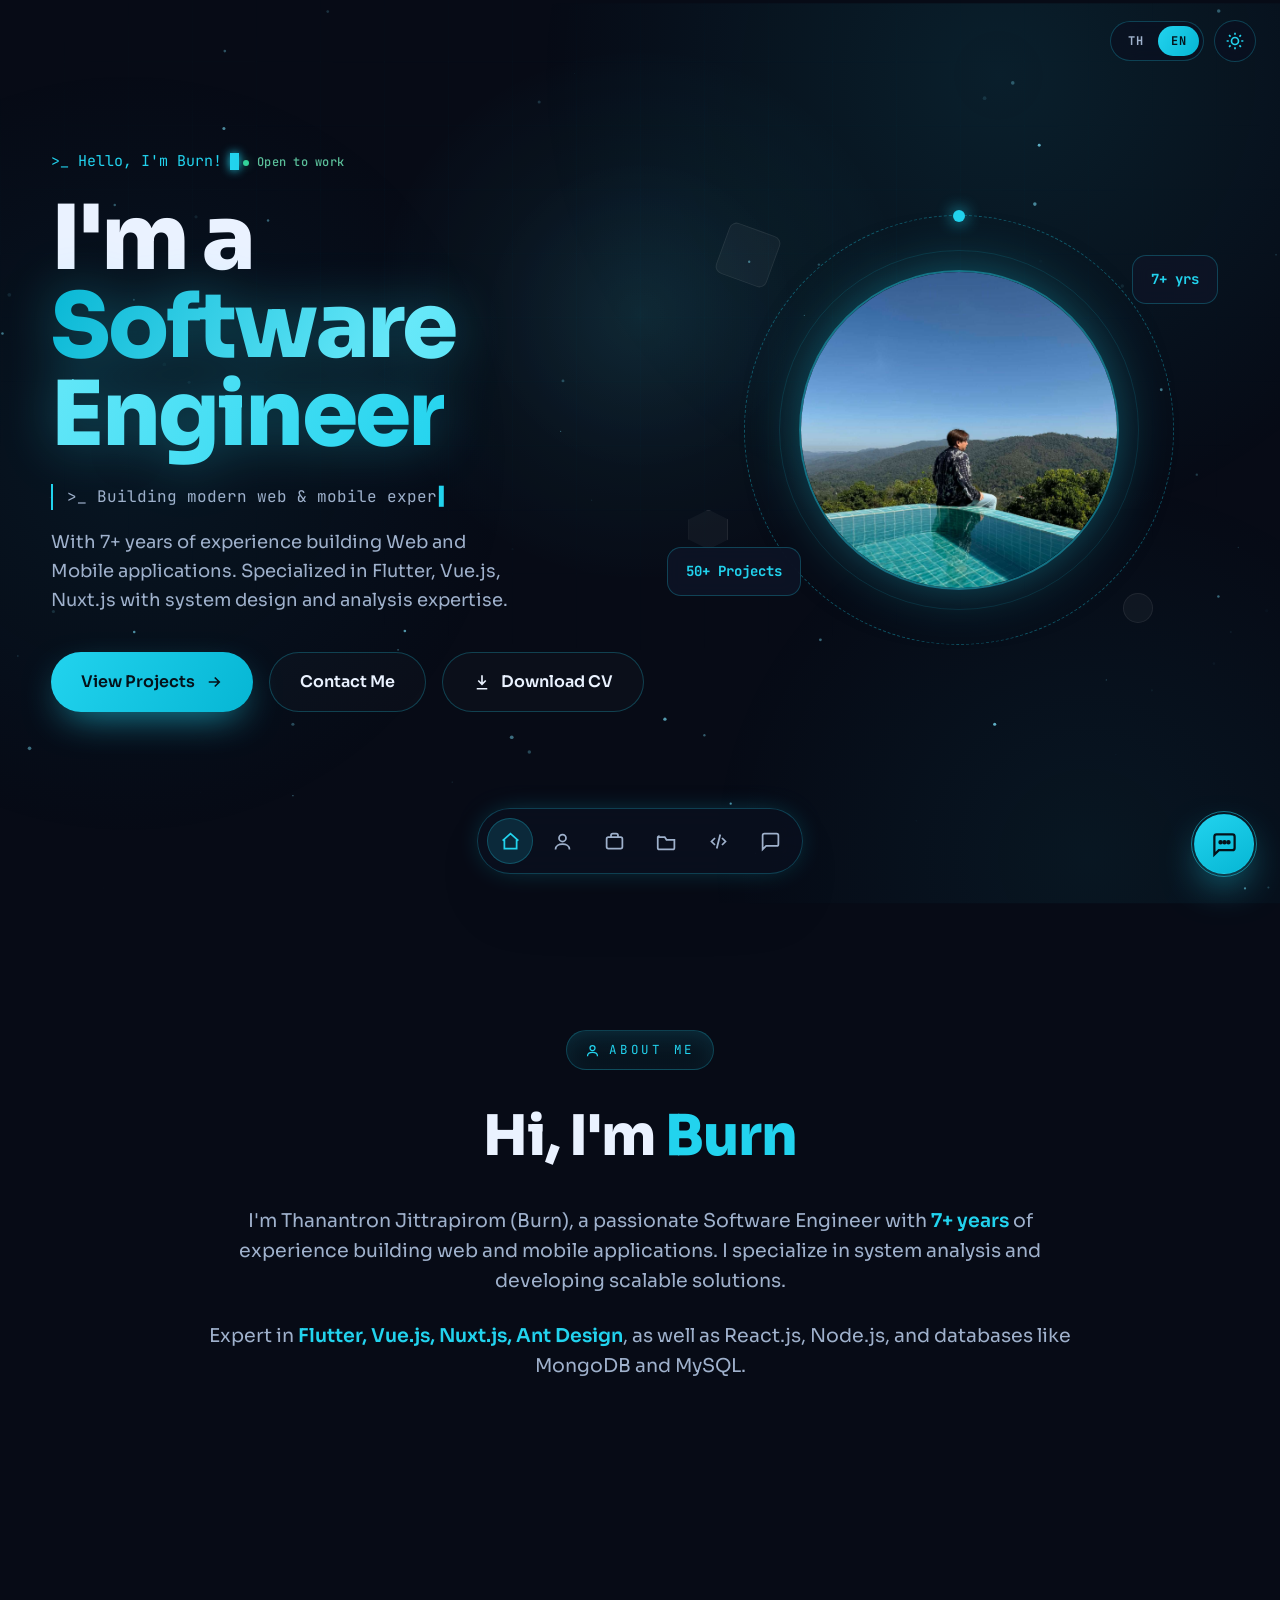
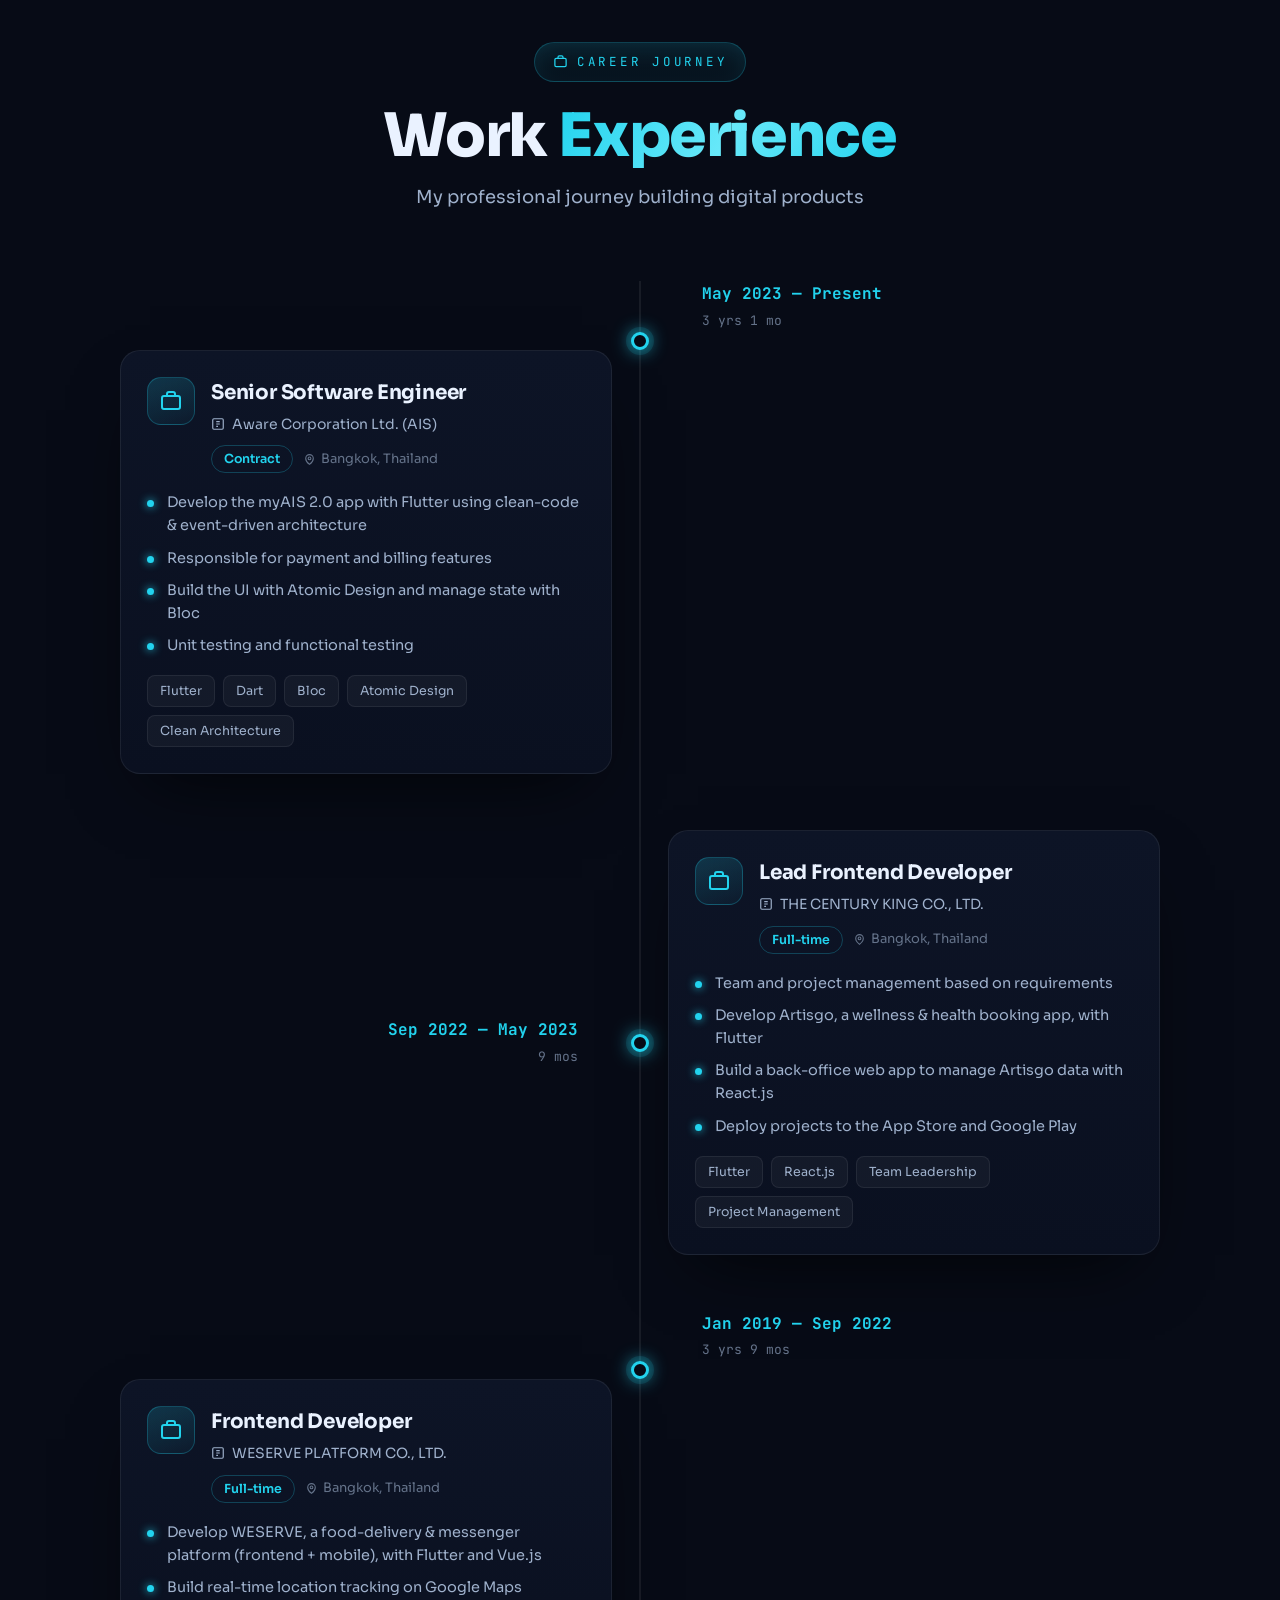
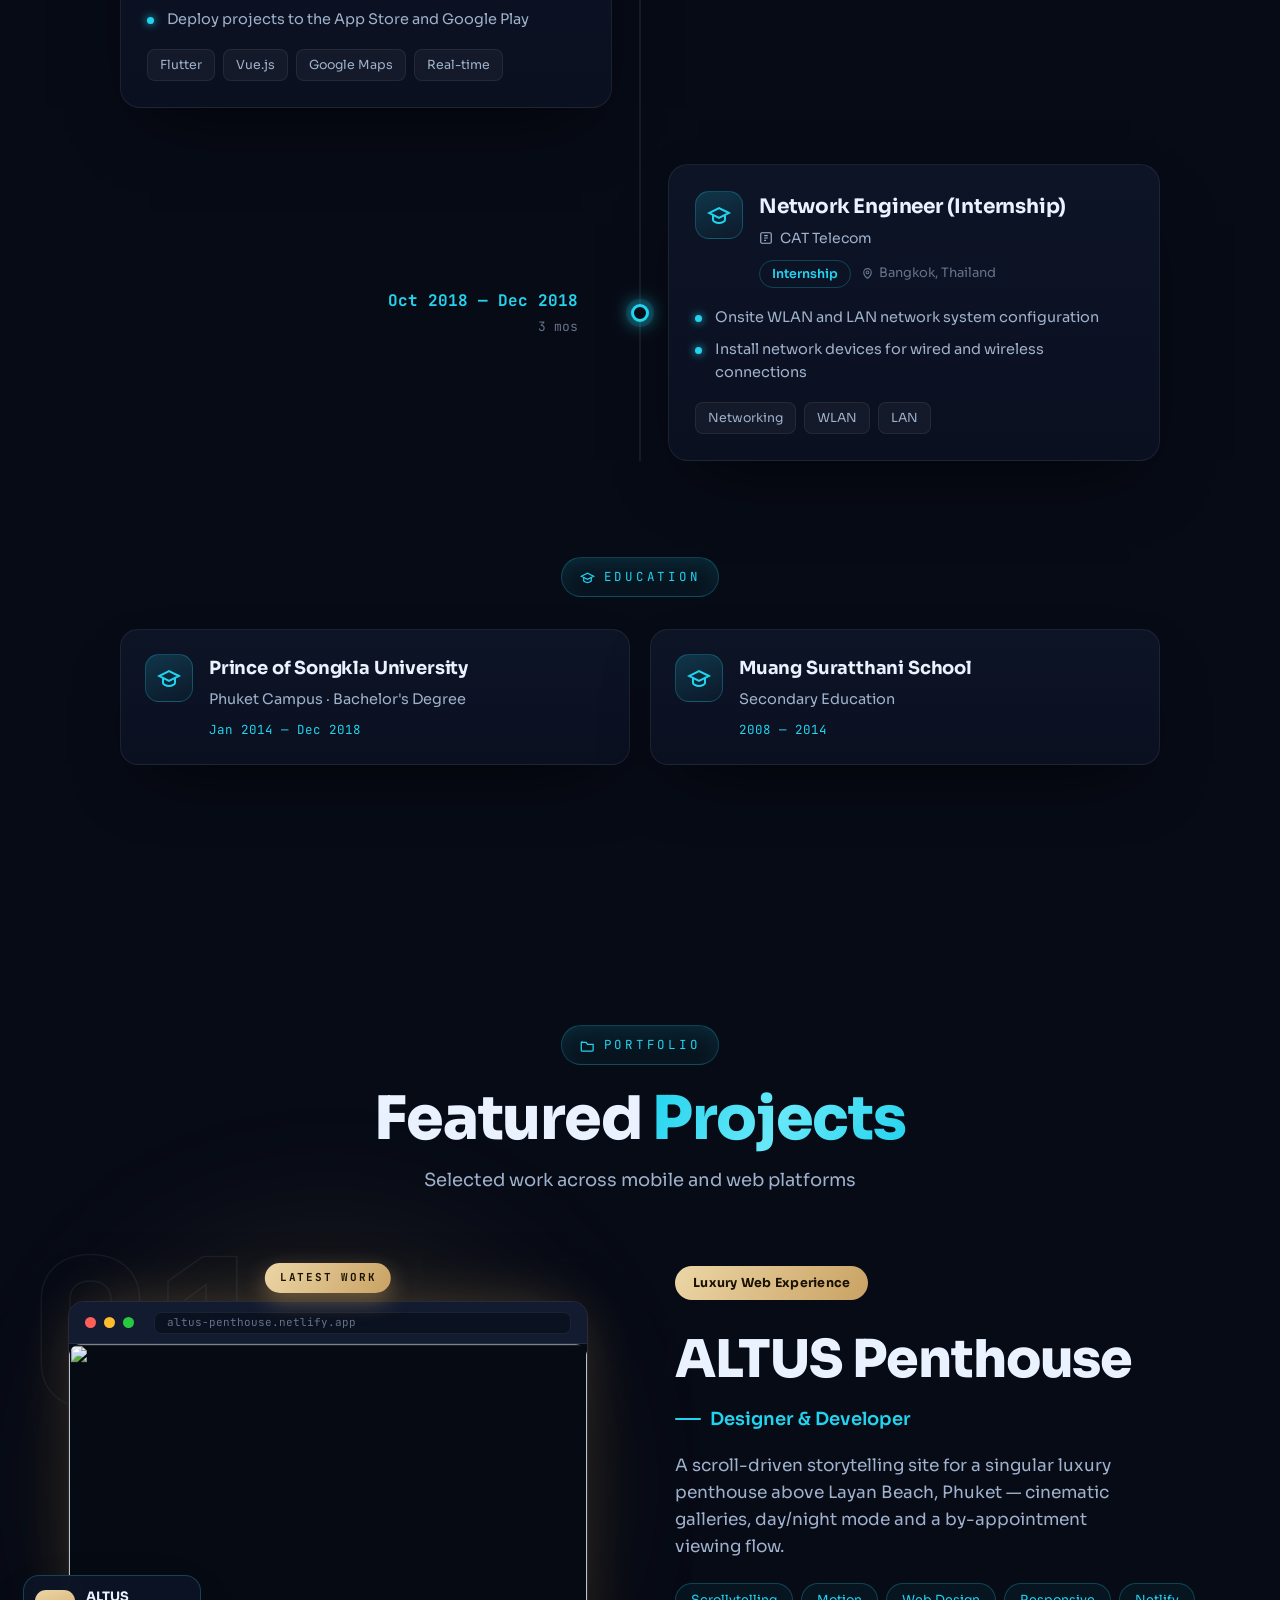
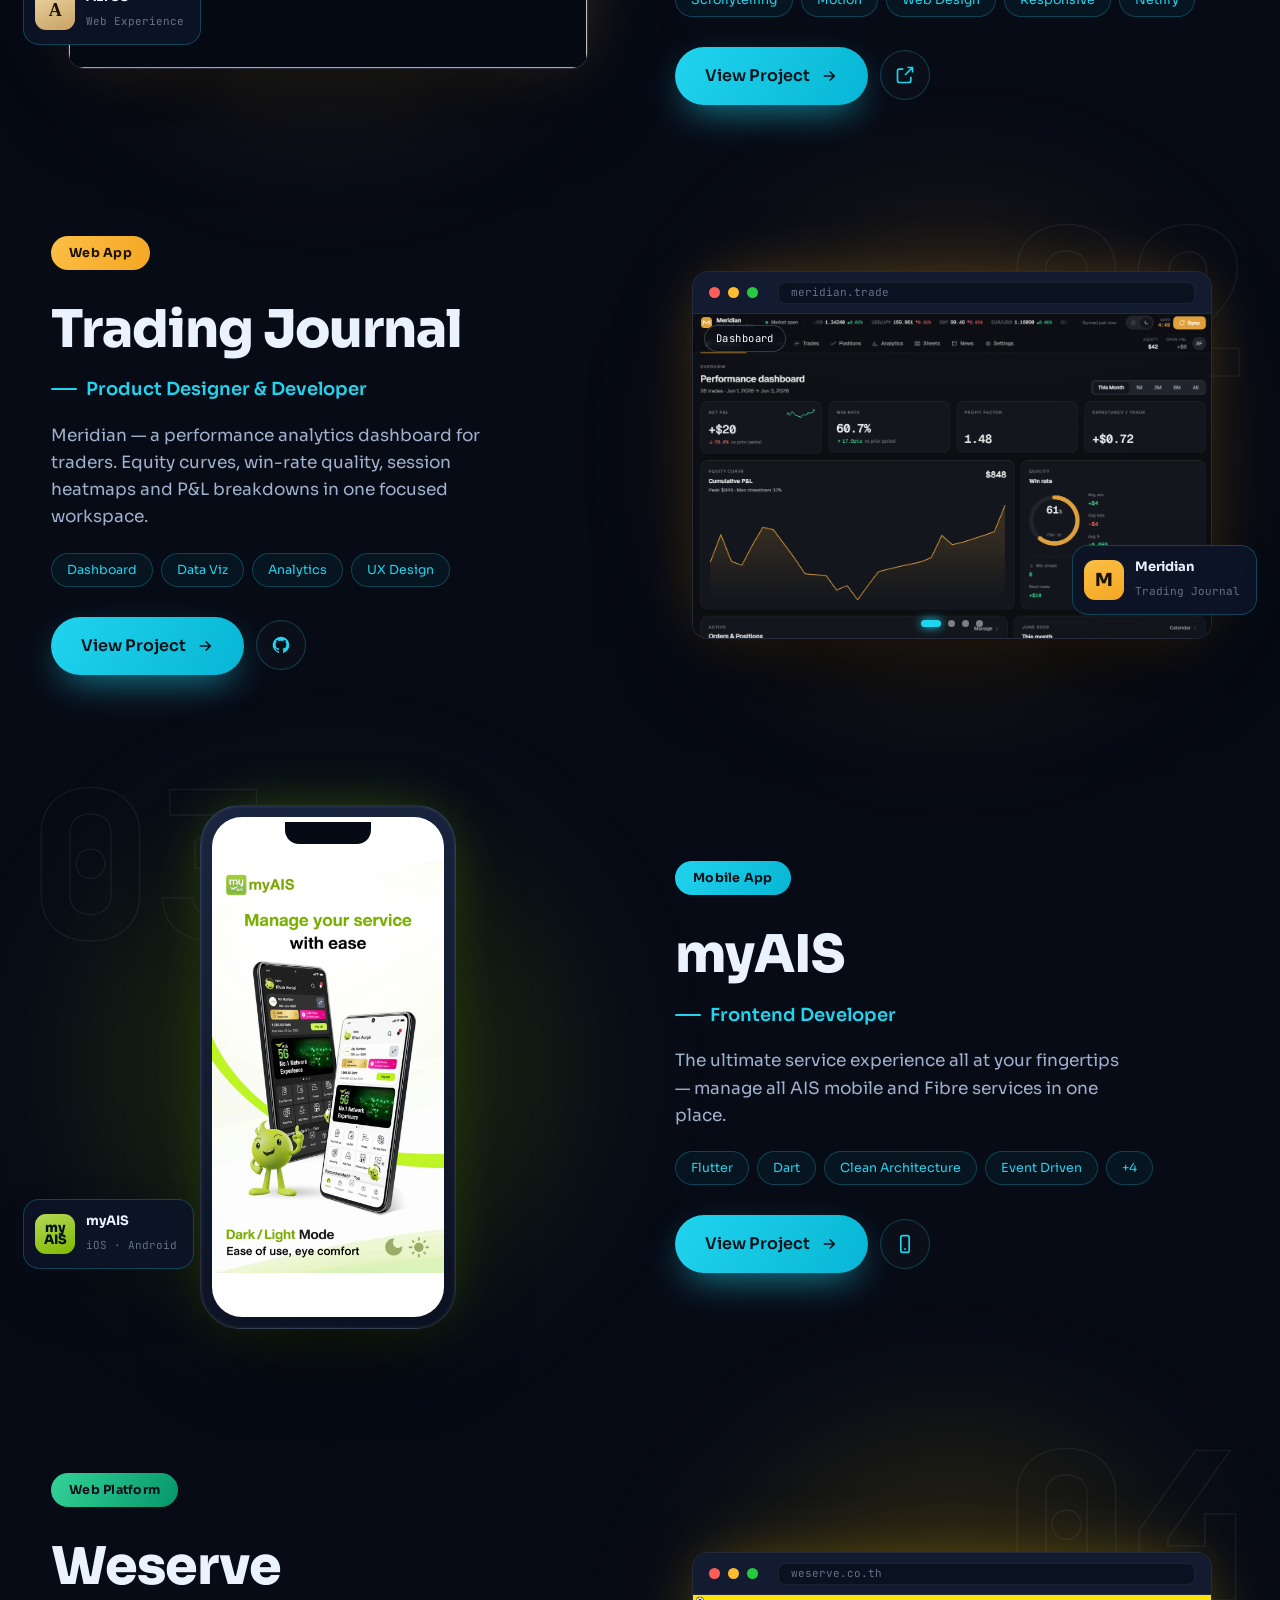
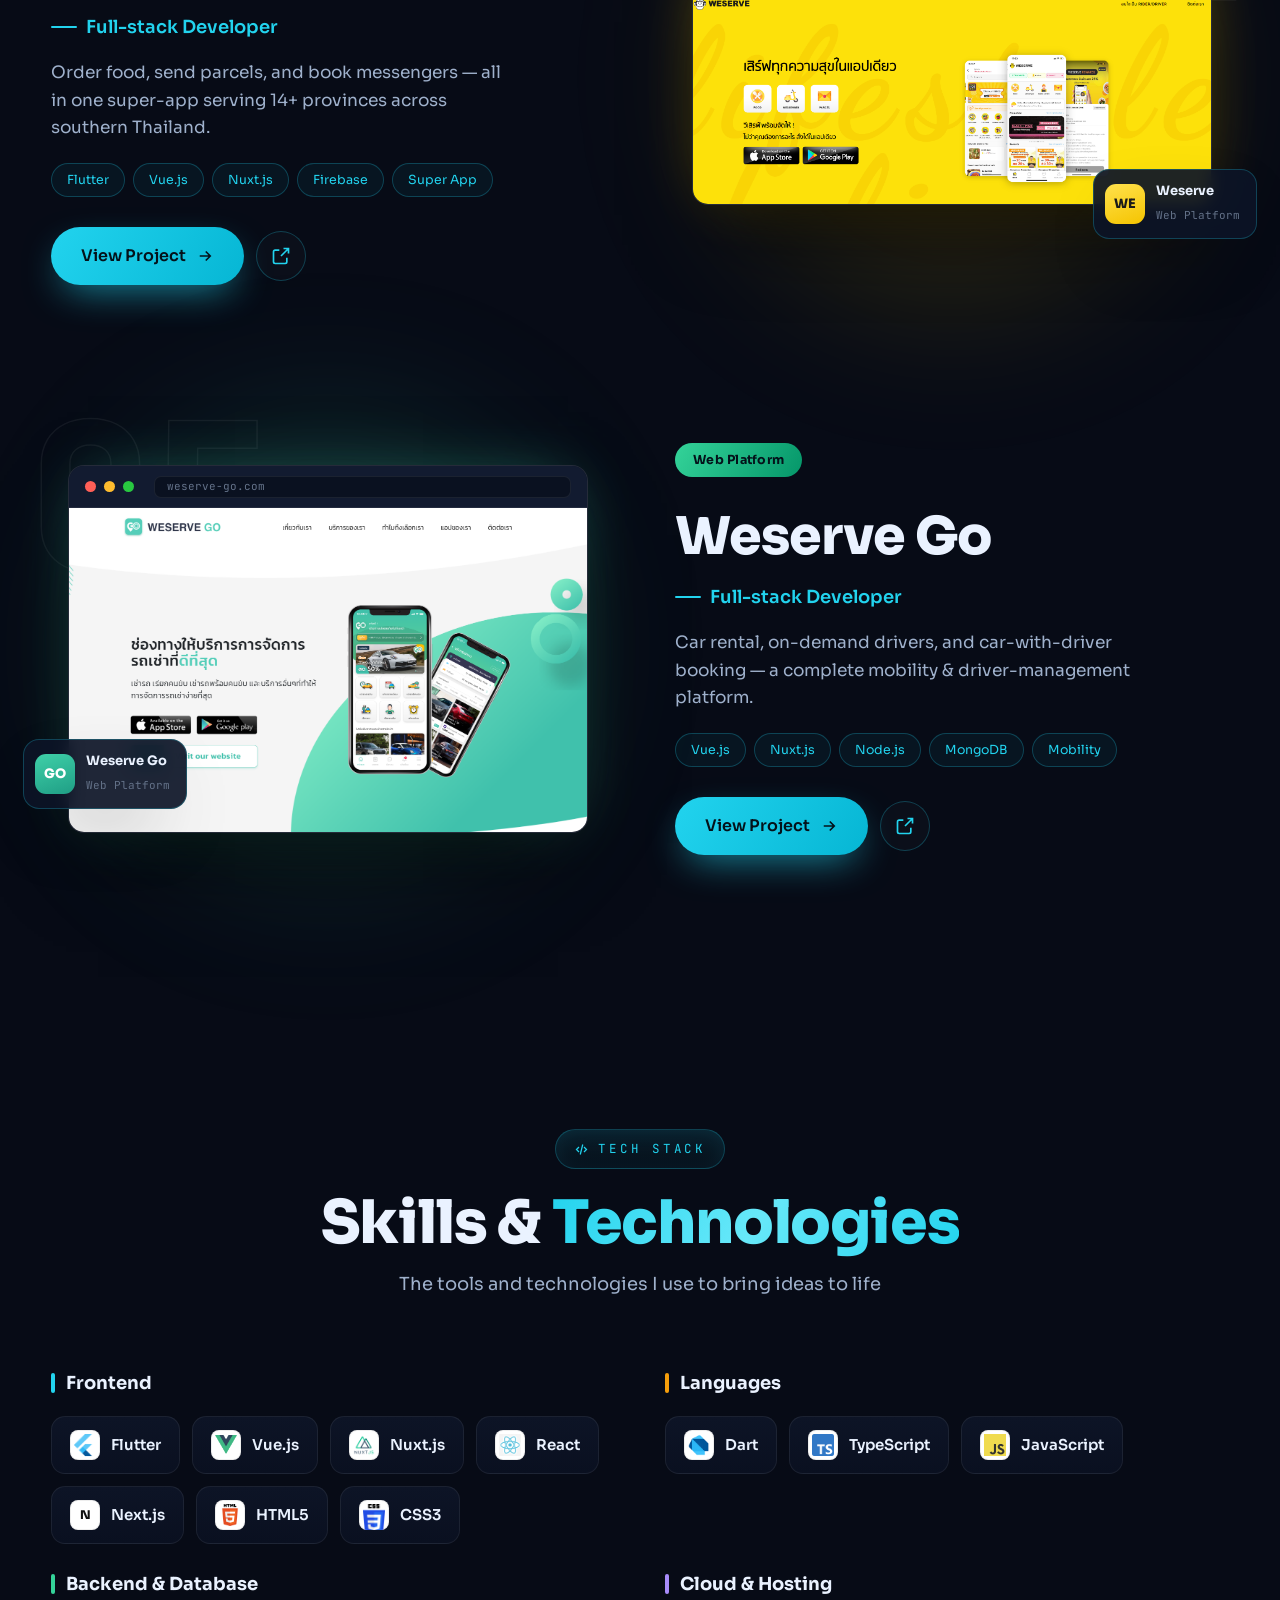
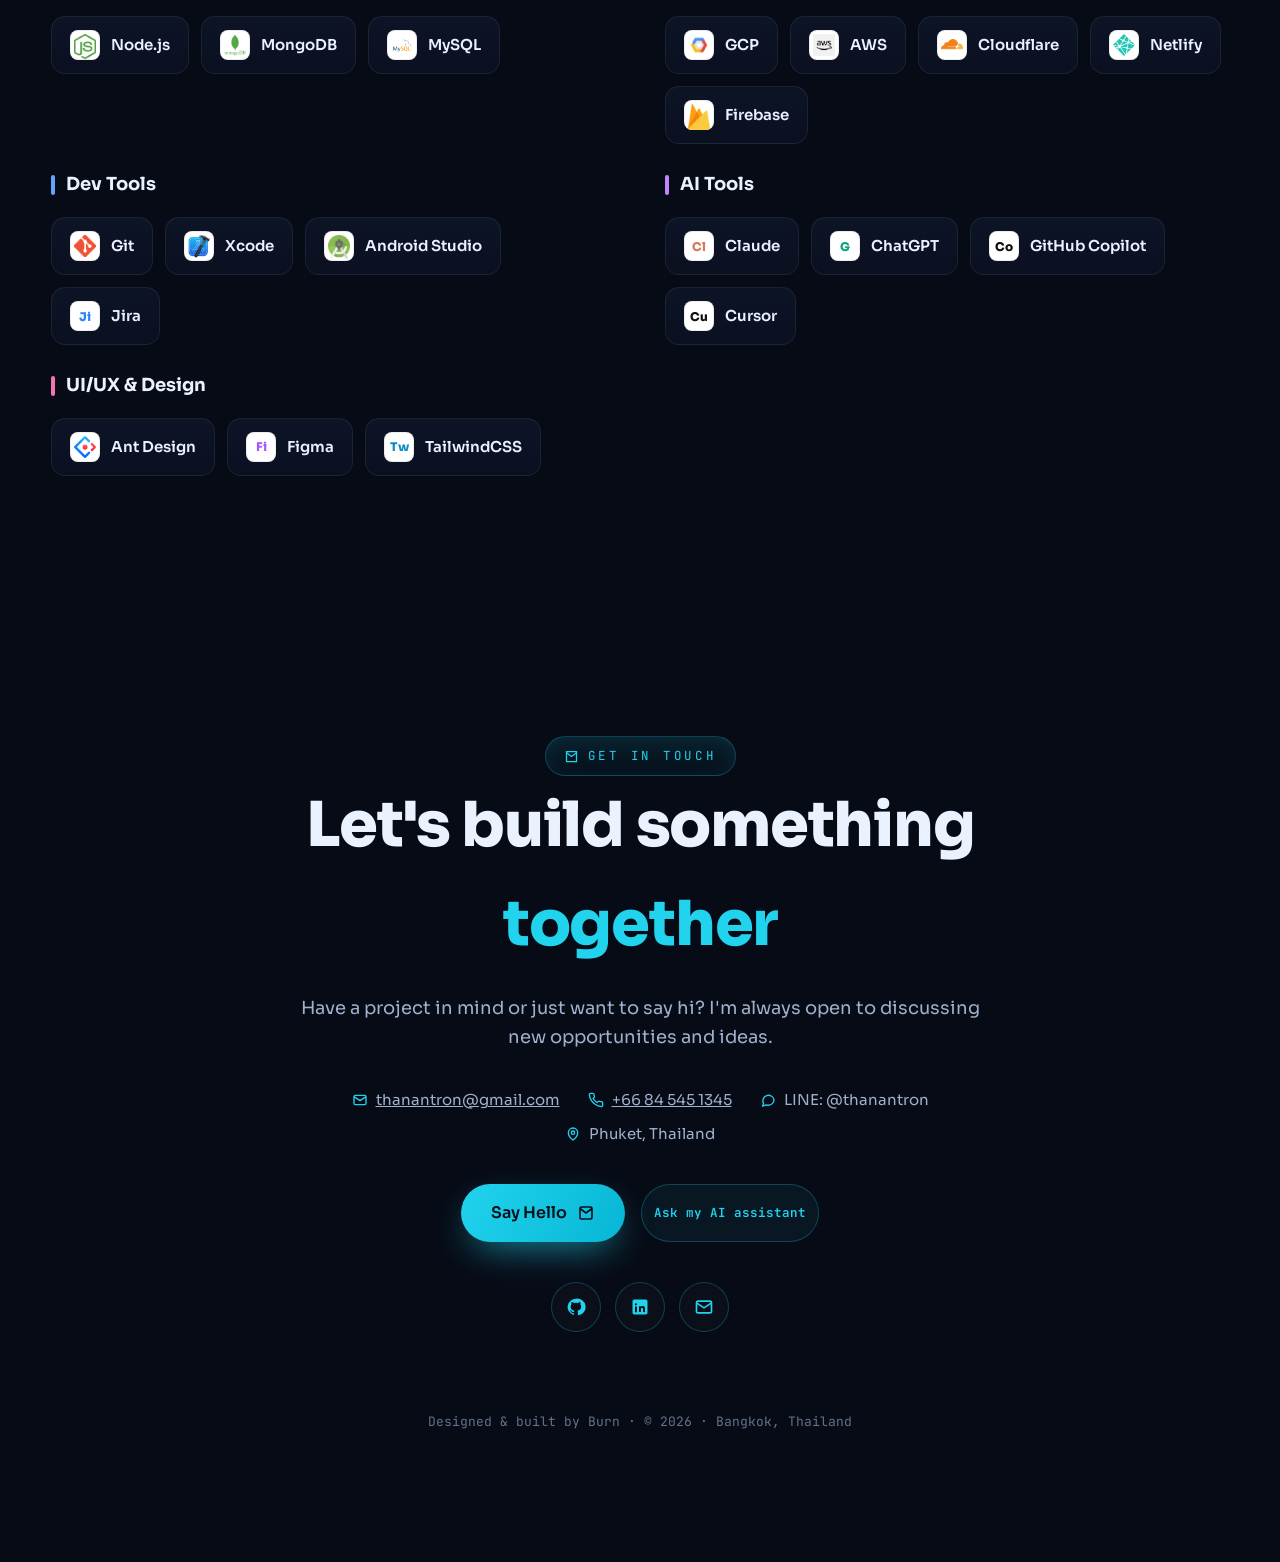
==== Burn Portfolio.html @ 1576b905 "Deploy Burn portfolio resume" ====
<!DOCTYPE html>
<html lang="en">
<head>
<meta charset="UTF-8" />
<meta name="viewport" content="width=device-width, initial-scale=1.0" />
<title>Thanantron (Burn) — Software Engineer</title>
<meta name="description" content="Thanantron Jittrapirom (Burn) — Senior Software Engineer with 7+ years building web & mobile apps with Flutter, Vue.js and Nuxt.js. Based in Phuket, Thailand." />
<link rel="icon" href="portfolio/favicon.svg" type="image/svg+xml" />
<meta property="og:type" content="website" />
<meta property="og:title" content="Thanantron Jittrapirom — Senior Software Engineer" />
<meta property="og:description" content="7+ years building web & mobile apps. Flutter · Vue.js · Nuxt.js." />
<meta property="og:image" content="portfolio/og-image.png" />
<meta name="twitter:card" content="summary_large_image" />
<meta name="twitter:title" content="Thanantron Jittrapirom — Senior Software Engineer" />
<meta name="twitter:description" content="7+ years building web & mobile apps. Flutter · Vue.js · Nuxt.js." />
<meta name="twitter:image" content="portfolio/og-image.png" />
<script>
  try {
    document.documentElement.setAttribute("data-theme", localStorage.getItem("burn-theme") || "dark");
    document.documentElement.setAttribute("lang", localStorage.getItem("burn-lang") || "en");
  } catch (e) {}
</script>
<link rel="preconnect" href="https://fonts.googleapis.com" />
<link rel="preconnect" href="https://fonts.gstatic.com" crossorigin />
<link href="https://fonts.googleapis.com/css2?family=Sora:wght@400;500;600;700;800&family=JetBrains+Mono:wght@400;500;700&display=swap" rel="stylesheet" />
<link rel="stylesheet" href="portfolio/styles.css" />
</head>
<body>

<div class="scroll-prog"></div>
<div class="ambient"></div>
<div class="grid-overlay"></div>
<canvas id="stars"></canvas>

<!-- ============ TOP CONTROLS ============ -->
<div class="topctl">
  <div class="lang-seg" role="group" aria-label="Language">
    <button data-lang="th">TH</button>
    <button data-lang="en" class="on">EN</button>
  </div>
  <button class="theme-btn" id="themeBtn" aria-label="Toggle theme">
    <svg class="sun" viewBox="0 0 24 24" fill="none" stroke="currentColor" stroke-width="2"><circle cx="12" cy="12" r="4.2"/><path d="M12 2v2.5M12 19.5V22M4.9 4.9l1.8 1.8M17.3 17.3l1.8 1.8M2 12h2.5M19.5 12H22M4.9 19.1l1.8-1.8M17.3 6.7l1.8-1.8"/></svg>
    <svg class="moon" viewBox="0 0 24 24" fill="none" stroke="currentColor" stroke-width="2"><path d="M21 12.8A8.5 8.5 0 1 1 11.2 3a6.6 6.6 0 0 0 9.8 9.8z"/></svg>
  </button>
</div>

<main>

  <!-- ============ HERO ============ -->
  <section class="hero" id="home" data-screen-label="Hero">
    <div class="wrap">
      <div class="hero-copy">
        <div class="hero-term reveal"><span data-th="&gt;_ สวัสดีครับ ผมชื่อ Burn!" data-en="&gt;_ Hello, I'm Burn!">&gt;_ สวัสดีครับ ผมชื่อ Burn!</span><span class="blink"></span></div>
        <div class="avail reveal"><span class="avail-dot"></span><span data-th="พร้อมรับงาน" data-en="Open to work">พร้อมรับงาน</span></div>
        <h1 class="reveal d1" data-th="ผมคือ <span class='em'>วิศวกร<br />ซอฟต์แวร์</span>" data-en="I'm a <span class='em'>Software<br />Engineer</span>">ผมคือ <span class="em">วิศวกร<br />ซอฟต์แวร์</span></h1>
        <div class="hero-sub reveal d2">&gt;_ <span class="typed" data-words="สร้างประสบการณ์เว็บและโมบายสมัยใหม่|ผู้เชี่ยวชาญ Flutter · Vue.js · Nuxt.js|เชี่ยวชาญออกแบบและวิเคราะห์ระบบ" data-words-th="สร้างประสบการณ์เว็บและโมบายสมัยใหม่|ผู้เชี่ยวชาญ Flutter · Vue.js · Nuxt.js|เชี่ยวชาญออกแบบและวิเคราะห์ระบบ" data-words-en="Building modern web &amp; mobile experiences|Flutter · Vue.js · Nuxt.js specialist|System design &amp; analysis expert"></span></div>
        <p class="lede reveal d3" data-th="ด้วยประสบการณ์กว่า 7 ปีในการพัฒนาเว็บและโมบายแอปพลิเคชัน เชี่ยวชาญ Flutter, Vue.js และ Nuxt.js พร้อมความเชี่ยวชาญด้านการออกแบบและวิเคราะห์ระบบ" data-en="With 7+ years of experience building Web and Mobile applications. Specialized in Flutter, Vue.js, Nuxt.js with system design and analysis expertise.">ด้วยประสบการณ์กว่า 7 ปีในการพัฒนาเว็บและโมบายแอปพลิเคชัน เชี่ยวชาญ Flutter, Vue.js และ Nuxt.js พร้อมความเชี่ยวชาญด้านการออกแบบและวิเคราะห์ระบบ</p>
        <div class="hero-cta reveal d4">
          <a href="#projects" class="btn btn-primary"><span data-th="ดูผลงาน" data-en="View Projects">ดูผลงาน</span>
            <svg viewBox="0 0 24 24" fill="none" stroke="currentColor" stroke-width="2.2"><path d="M5 12h14M13 6l6 6-6 6"/></svg>
          </a>
          <a href="#contact" class="btn btn-ghost" data-th="ติดต่อผม" data-en="Contact Me">ติดต่อผม</a>
          <a href="CV.html" target="_blank" rel="noopener" class="btn btn-ghost"><svg viewBox="0 0 24 24" fill="none" stroke="currentColor" stroke-width="2.2"><path d="M12 3v12M7 10l5 5 5-5M5 21h14"/></svg><span data-th="ดาวน์โหลด CV" data-en="Download CV">ดาวน์โหลด CV</span></a>
        </div>
      </div>

      <div class="hero-visual reveal d2">
        <div class="float-shape s1"></div>
        <div class="float-shape s2"></div>
        <div class="float-shape s3"></div>
        <div class="orbit-ring r1"><span class="sat"></span></div>
        <div class="orbit-ring r2"></div>
        <div class="avatar">
          <img src="portfolio/profile-hero.jpg" alt="Burn" />
        </div>
        <div class="badge-float b1" data-th="7+ ปี" data-en="7+ yrs">7+ ปี</div>
        <div class="badge-float b2" data-th="50+ โปรเจกต์" data-en="50+ Projects">50+ โปรเจกต์</div>
      </div>
    </div>
  </section>

  <!-- ============ ABOUT ============ -->
  <section class="about" id="about" data-screen-label="About">
    <div class="wrap reveal">
      <span class="eyebrow">
        <svg viewBox="0 0 24 24" fill="none" stroke="currentColor" stroke-width="2"><circle cx="12" cy="8" r="4"/><path d="M4 21c0-4 4-6 8-6s8 2 8 6"/></svg>
        <span data-th="เกี่ยวกับผม" data-en="About Me">เกี่ยวกับผม</span>
      </span>
      <h2 data-th="สวัสดี ผมชื่อ <span class='grad'>Burn</span>" data-en="Hi, I'm <span class='grad'>Burn</span>">สวัสดี ผมชื่อ <span class="grad">Burn</span></h2>
      <p data-th="ผมชื่อ Thanantron Jittrapirom (Burn) วิศวกรซอฟต์แวร์ผู้มีใจรัก ด้วยประสบการณ์กว่า <span class='grad'>7 ปี</span> ในการสร้างเว็บและโมบายแอปพลิเคชัน เชี่ยวชาญการวิเคราะห์ระบบและพัฒนาโซลูชันที่รองรับการเติบโต" data-en="I'm Thanantron Jittrapirom (Burn), a passionate Software Engineer with <span class='grad'>7+ years</span> of experience building web and mobile applications. I specialize in system analysis and developing scalable solutions.">ผมชื่อ Thanantron Jittrapirom (Burn) วิศวกรซอฟต์แวร์ผู้มีใจรัก ด้วยประสบการณ์กว่า <span class="grad">7 ปี</span> ในการสร้างเว็บและโมบายแอปพลิเคชัน เชี่ยวชาญการวิเคราะห์ระบบและพัฒนาโซลูชันที่รองรับการเติบโต</p>
      <p data-th="เชี่ยวชาญ <span class='grad'>Flutter, Vue.js, Nuxt.js, Ant Design</span> รวมถึง React.js, Node.js และฐานข้อมูลอย่าง MongoDB และ MySQL" data-en="Expert in <span class='grad'>Flutter, Vue.js, Nuxt.js, Ant Design</span>, as well as React.js, Node.js, and databases like MongoDB and MySQL.">เชี่ยวชาญ <span class="grad">Flutter, Vue.js, Nuxt.js, Ant Design</span> รวมถึง React.js, Node.js และฐานข้อมูลอย่าง MongoDB และ MySQL</p>
    </div>
  </section>

  <!-- ============ EXPERIENCE ============ -->
  <section class="experience" id="experience" data-screen-label="Experience">
    <div class="wrap">
      <div class="sec-head reveal">
        <span class="eyebrow">
          <svg viewBox="0 0 24 24" fill="none" stroke="currentColor" stroke-width="2"><rect x="3" y="7" width="18" height="13" rx="2"/><path d="M8 7V5a2 2 0 0 1 2-2h4a2 2 0 0 1 2 2v2"/></svg>
          <span data-th="เส้นทางอาชีพ" data-en="Career Journey">เส้นทางอาชีพ</span>
        </span>
        <h2 data-th="ประสบการณ์ <span class='hl'>ทำงาน</span>" data-en="Work <span class='hl'>Experience</span>">ประสบการณ์ <span class="hl">ทำงาน</span></h2>
        <p data-th="เส้นทางการสร้างผลิตภัณฑ์ดิจิทัลในสายอาชีพของผม" data-en="My professional journey building digital products">เส้นทางการสร้างผลิตภัณฑ์ดิจิทัลในสายอาชีพของผม</p>
      </div>

      <div class="timeline">
        <div class="tl-spine"><span class="fill"></span></div>

        <!-- 1 -->
        <div class="tl-item left">
          <div class="tl-date"><div class="range" data-th="พ.ค. 2023 — ปัจจุบัน" data-en="May 2023 — Present">พ.ค. 2023 — ปัจจุบัน</div><div class="dur" data-th="3 ปี 1 เดือน" data-en="3 yrs 1 mo">3 ปี 1 เดือน</div></div>
          <div class="tl-node"></div>
          <div class="tl-card">
            <div class="tl-head">
              <div class="tl-ico"><svg viewBox="0 0 24 24" fill="none" stroke="currentColor" stroke-width="2"><rect x="3" y="7" width="18" height="13" rx="2"/><path d="M8 7V5a2 2 0 0 1 2-2h4a2 2 0 0 1 2 2v2"/></svg></div>
              <div>
                <h3 data-th="วิศวกรซอฟต์แวร์อาวุโส" data-en="Senior Software Engineer">วิศวกรซอฟต์แวร์อาวุโส</h3>
                <div class="tl-co"><svg viewBox="0 0 24 24" width="14" height="14" fill="none" stroke="currentColor" stroke-width="2"><rect x="3" y="3" width="18" height="18" rx="2"/><path d="M9 8h6M9 12h6M9 16h3"/></svg> Aware Corporation Ltd. (AIS)</div>
                <div class="tl-meta"><span class="chip-role" data-th="สัญญาจ้าง" data-en="Contract">สัญญาจ้าง</span><span class="tl-loc"><svg viewBox="0 0 24 24" width="13" height="13" fill="none" stroke="currentColor" stroke-width="2"><path d="M12 21s-7-5.2-7-11a7 7 0 0 1 14 0c0 5.8-7 11-7 11z"/><circle cx="12" cy="10" r="2.5"/></svg> <span data-th="กรุงเทพฯ ประเทศไทย" data-en="Bangkok, Thailand">กรุงเทพฯ ประเทศไทย</span></span></div>
              </div>
            </div>
            <ul class="tl-list">
              <li data-th="พัฒนาแอป myAIS 2.0 ด้วย Flutter โดยใช้ Clean Code &amp; Event-Driven Architecture" data-en="Develop the myAIS 2.0 app with Flutter using clean-code &amp; event-driven architecture">พัฒนาแอป myAIS 2.0 ด้วย Flutter โดยใช้ Clean Code &amp; Event-Driven Architecture</li>
              <li data-th="ดูแลฟีเจอร์ด้านการชำระเงินและการออกบิล" data-en="Responsible for payment and billing features">ดูแลฟีเจอร์ด้านการชำระเงินและการออกบิล</li>
              <li data-th="สร้าง UI ด้วย Atomic Design และจัดการ state ด้วย Bloc" data-en="Build the UI with Atomic Design and manage state with Bloc">สร้าง UI ด้วย Atomic Design และจัดการ state ด้วย Bloc</li>
              <li data-th="ทำ Unit Testing และ Functional Testing" data-en="Unit testing and functional testing">ทำ Unit Testing และ Functional Testing</li>
            </ul>
            <div class="tags"><span class="tag">Flutter</span><span class="tag">Dart</span><span class="tag">Bloc</span><span class="tag">Atomic Design</span><span class="tag">Clean Architecture</span></div>
          </div>
        </div>

        <!-- 2 -->
        <div class="tl-item right">
          <div class="tl-date"><div class="range" data-th="ก.ย. 2022 — พ.ค. 2023" data-en="Sep 2022 — May 2023">ก.ย. 2022 — พ.ค. 2023</div><div class="dur" data-th="9 เดือน" data-en="9 mos">9 เดือน</div></div>
          <div class="tl-node"></div>
          <div class="tl-card">
            <div class="tl-head">
              <div class="tl-ico"><svg viewBox="0 0 24 24" fill="none" stroke="currentColor" stroke-width="2"><rect x="3" y="7" width="18" height="13" rx="2"/><path d="M8 7V5a2 2 0 0 1 2-2h4a2 2 0 0 1 2 2v2"/></svg></div>
              <div>
                <h3 data-th="หัวหน้านักพัฒนา Frontend" data-en="Lead Frontend Developer">หัวหน้านักพัฒนา Frontend</h3>
                <div class="tl-co"><svg viewBox="0 0 24 24" width="14" height="14" fill="none" stroke="currentColor" stroke-width="2"><rect x="3" y="3" width="18" height="18" rx="2"/><path d="M9 8h6M9 12h6M9 16h3"/></svg> THE CENTURY KING CO., LTD.</div>
                <div class="tl-meta"><span class="chip-role" data-th="พนักงานประจำ" data-en="Full-time">พนักงานประจำ</span><span class="tl-loc"><svg viewBox="0 0 24 24" width="13" height="13" fill="none" stroke="currentColor" stroke-width="2"><path d="M12 21s-7-5.2-7-11a7 7 0 0 1 14 0c0 5.8-7 11-7 11z"/><circle cx="12" cy="10" r="2.5"/></svg> <span data-th="กรุงเทพฯ ประเทศไทย" data-en="Bangkok, Thailand">กรุงเทพฯ ประเทศไทย</span></span></div>
              </div>
            </div>
            <ul class="tl-list">
              <li data-th="บริหารทีมและโปรเจกต์ตามความต้องการของงาน" data-en="Team and project management based on requirements">บริหารทีมและโปรเจกต์ตามความต้องการของงาน</li>
              <li data-th="พัฒนาแอป Artisgo บริการจองด้านสุขภาพและเวลเนสด้วย Flutter" data-en="Develop Artisgo, a wellness &amp; health booking app, with Flutter">พัฒนาแอป Artisgo บริการจองด้านสุขภาพและเวลเนสด้วย Flutter</li>
              <li data-th="พัฒนาเว็บ back-office จัดการข้อมูล Artisgo ด้วย React.js" data-en="Build a back-office web app to manage Artisgo data with React.js">พัฒนาเว็บ back-office จัดการข้อมูล Artisgo ด้วย React.js</li>
              <li data-th="ดีพลอยโปรเจกต์ขึ้น App Store และ Google Play" data-en="Deploy projects to the App Store and Google Play">ดีพลอยโปรเจกต์ขึ้น App Store และ Google Play</li>
            </ul>
            <div class="tags"><span class="tag">Flutter</span><span class="tag">React.js</span><span class="tag">Team Leadership</span><span class="tag">Project Management</span></div>
          </div>
        </div>

        <!-- 3 -->
        <div class="tl-item left">
          <div class="tl-date"><div class="range" data-th="ม.ค. 2019 — ก.ย. 2022" data-en="Jan 2019 — Sep 2022">ม.ค. 2019 — ก.ย. 2022</div><div class="dur" data-th="3 ปี 9 เดือน" data-en="3 yrs 9 mos">3 ปี 9 เดือน</div></div>
          <div class="tl-node"></div>
          <div class="tl-card">
            <div class="tl-head">
              <div class="tl-ico"><svg viewBox="0 0 24 24" fill="none" stroke="currentColor" stroke-width="2"><rect x="3" y="7" width="18" height="13" rx="2"/><path d="M8 7V5a2 2 0 0 1 2-2h4a2 2 0 0 1 2 2v2"/></svg></div>
              <div>
                <h3 data-th="นักพัฒนา Frontend" data-en="Frontend Developer">นักพัฒนา Frontend</h3>
                <div class="tl-co"><svg viewBox="0 0 24 24" width="14" height="14" fill="none" stroke="currentColor" stroke-width="2"><rect x="3" y="3" width="18" height="18" rx="2"/><path d="M9 8h6M9 12h6M9 16h3"/></svg> WESERVE PLATFORM CO., LTD.</div>
                <div class="tl-meta"><span class="chip-role" data-th="พนักงานประจำ" data-en="Full-time">พนักงานประจำ</span><span class="tl-loc"><svg viewBox="0 0 24 24" width="13" height="13" fill="none" stroke="currentColor" stroke-width="2"><path d="M12 21s-7-5.2-7-11a7 7 0 0 1 14 0c0 5.8-7 11-7 11z"/><circle cx="12" cy="10" r="2.5"/></svg> <span data-th="กรุงเทพฯ ประเทศไทย" data-en="Bangkok, Thailand">กรุงเทพฯ ประเทศไทย</span></span></div>
              </div>
            </div>
            <ul class="tl-list">
              <li data-th="พัฒนา WESERVE แพลตฟอร์มส่งอาหารและแมสเซนเจอร์ (Frontend + Mobile) ด้วย Flutter และ Vue.js" data-en="Develop WESERVE, a food-delivery &amp; messenger platform (frontend + mobile), with Flutter and Vue.js">พัฒนา WESERVE แพลตฟอร์มส่งอาหารและแมสเซนเจอร์ (Frontend + Mobile) ด้วย Flutter และ Vue.js</li>
              <li data-th="พัฒนาฟีเจอร์ติดตามตำแหน่งแบบเรียลไทม์บน Google Maps" data-en="Build real-time location tracking on Google Maps">พัฒนาฟีเจอร์ติดตามตำแหน่งแบบเรียลไทม์บน Google Maps</li>
              <li data-th="ดีพลอยโปรเจกต์ขึ้น App Store และ Google Play" data-en="Deploy projects to the App Store and Google Play">ดีพลอยโปรเจกต์ขึ้น App Store และ Google Play</li>
            </ul>
            <div class="tags"><span class="tag">Flutter</span><span class="tag">Vue.js</span><span class="tag">Google Maps</span><span class="tag">Real-time</span></div>
          </div>
        </div>

        <!-- 4 -->
        <div class="tl-item right">
          <div class="tl-date"><div class="range" data-th="ต.ค. 2018 — ธ.ค. 2018" data-en="Oct 2018 — Dec 2018">ต.ค. 2018 — ธ.ค. 2018</div><div class="dur" data-th="3 เดือน" data-en="3 mos">3 เดือน</div></div>
          <div class="tl-node"></div>
          <div class="tl-card">
            <div class="tl-head">
              <div class="tl-ico"><svg viewBox="0 0 24 24" fill="none" stroke="currentColor" stroke-width="2"><path d="M22 10 12 5 2 10l10 5 10-5z"/><path d="M6 12v5c0 1 2.7 3 6 3s6-2 6-3v-5"/></svg></div>
              <div>
                <h3 data-th="วิศวกรเครือข่าย (ฝึกงาน)" data-en="Network Engineer (Internship)">วิศวกรเครือข่าย (ฝึกงาน)</h3>
                <div class="tl-co"><svg viewBox="0 0 24 24" width="14" height="14" fill="none" stroke="currentColor" stroke-width="2"><rect x="3" y="3" width="18" height="18" rx="2"/><path d="M9 8h6M9 12h6M9 16h3"/></svg> CAT Telecom</div>
                <div class="tl-meta"><span class="chip-role" data-th="ฝึกงาน" data-en="Internship">ฝึกงาน</span><span class="tl-loc"><svg viewBox="0 0 24 24" width="13" height="13" fill="none" stroke="currentColor" stroke-width="2"><path d="M12 21s-7-5.2-7-11a7 7 0 0 1 14 0c0 5.8-7 11-7 11z"/><circle cx="12" cy="10" r="2.5"/></svg> <span data-th="กรุงเทพฯ ประเทศไทย" data-en="Bangkok, Thailand">กรุงเทพฯ ประเทศไทย</span></span></div>
              </div>
            </div>
            <ul class="tl-list">
              <li data-th="ติดตั้งและตั้งค่าระบบเครือข่าย WLAN และ LAN หน้างาน" data-en="Onsite WLAN and LAN network system configuration">ติดตั้งและตั้งค่าระบบเครือข่าย WLAN และ LAN หน้างาน</li>
              <li data-th="ติดตั้งอุปกรณ์เครือข่ายแบบมีสายและไร้สาย" data-en="Install network devices for wired and wireless connections">ติดตั้งอุปกรณ์เครือข่ายแบบมีสายและไร้สาย</li>
            </ul>
            <div class="tags"><span class="tag">Networking</span><span class="tag">WLAN</span><span class="tag">LAN</span></div>
          </div>
        </div>

      </div>

      <!-- EDUCATION -->
      <div class="edu-head reveal">
        <span class="eyebrow">
          <svg viewBox="0 0 24 24" fill="none" stroke="currentColor" stroke-width="2"><path d="M22 10 12 5 2 10l10 5 10-5z"/><path d="M6 12v5c0 1 2.7 3 6 3s6-2 6-3v-5"/></svg>
          <span data-th="การศึกษา" data-en="Education">การศึกษา</span>
        </span>
      </div>
      <div class="edu-grid">
        <div class="edu-card reveal">
          <div class="edu-ico"><svg viewBox="0 0 24 24" fill="none" stroke="currentColor" stroke-width="2"><path d="M22 10 12 5 2 10l10 5 10-5z"/><path d="M6 12v5c0 1 2.7 3 6 3s6-2 6-3v-5"/></svg></div>
          <div class="edu-body">
            <h4>Prince of Songkla University</h4>
            <div class="edu-sub" data-th="วิทยาเขตภูเก็ต · ปริญญาตรี" data-en="Phuket Campus · Bachelor's Degree">วิทยาเขตภูเก็ต · ปริญญาตรี</div>
            <div class="edu-date" data-th="ม.ค. 2014 — ธ.ค. 2018" data-en="Jan 2014 — Dec 2018">ม.ค. 2014 — ธ.ค. 2018</div>
          </div>
        </div>
        <div class="edu-card reveal d1">
          <div class="edu-ico"><svg viewBox="0 0 24 24" fill="none" stroke="currentColor" stroke-width="2"><path d="M22 10 12 5 2 10l10 5 10-5z"/><path d="M6 12v5c0 1 2.7 3 6 3s6-2 6-3v-5"/></svg></div>
          <div class="edu-body">
            <h4>Muang Suratthani School</h4>
            <div class="edu-sub" data-th="มัธยมศึกษา" data-en="Secondary Education">มัธยมศึกษา</div>
            <div class="edu-date" data-th="2008 — 2014" data-en="2008 — 2014">2008 — 2014</div>
          </div>
        </div>
      </div>
    </div>
  </section>

  <!-- ============ PROJECTS ============ -->
  <section class="projects" id="projects" data-screen-label="Projects">
    <div class="wrap">
      <div class="sec-head reveal">
        <span class="eyebrow">
          <svg viewBox="0 0 24 24" fill="none" stroke="currentColor" stroke-width="2"><path d="M3 7h7l2 3h9v9a2 2 0 0 1-2 2H4a2 2 0 0 1-2-2V7a2 2 0 0 1 1-1z"/></svg>
          <span data-th="ผลงาน" data-en="Portfolio">ผลงาน</span>
        </span>
        <h2 data-th="ผลงาน <span class='hl'>เด่น</span>" data-en="Featured <span class='hl'>Projects</span>">ผลงาน <span class="hl">เด่น</span></h2>
        <p data-th="ผลงานคัดสรรทั้งบนโมบายและเว็บแพลตฟอร์ม" data-en="Selected work across mobile and web platforms">ผลงานคัดสรรทั้งบนโมบายและเว็บแพลตฟอร์ม</p>
      </div>

      <div class="show">

        <!-- Altus Penthouse (latest) -->
        <article class="show-row reveal" style="--pglow:rgba(201,162,99,.5)" data-screen-label="Project Altus">
          <div class="show-visual">
            <span class="show-glow"></span>
            <span class="show-index">01</span>
            <span class="latest-flag" data-th="ผลงานล่าสุด" data-en="Latest Work">ผลงานล่าสุด</span>
            <div class="device-wrap">
              <div class="browser">
                <div class="bar"><span class="dot r"></span><span class="dot y"></span><span class="dot g"></span><span class="url">altus-penthouse.netlify.app</span></div>
                <div class="screen"><image-slot id="proj-altus" fit="cover" placeholder="วาง screenshot ของ Altus / Drop Altus screenshot" src="https://altus-penthouse.netlify.app/assets/img/penthouse/day/salon.webp"></image-slot></div>
              </div>
            </div>
            <div class="show-app">
              <span class="lg altus">A</span>
              <span><b>ALTUS</b><small>Web Experience</small></span>
            </div>
          </div>
          <div class="show-info">
            <span class="proj-kind gold" data-th="เว็บไซต์ระดับลักชัวรี" data-en="Luxury Web Experience">เว็บไซต์ระดับลักชัวรี</span>
            <h3>ALTUS Penthouse</h3>
            <div class="role" data-th="นักออกแบบ &amp; พัฒนาผลิตภัณฑ์" data-en="Designer &amp; Developer">นักออกแบบ &amp; พัฒนาผลิตภัณฑ์</div>
            <p class="desc" data-th="เว็บไซต์เล่าเรื่องแบบ scroll-driven สำหรับเพนต์เฮาส์สุดหรูเหนือหาดลายัน ภูเก็ต — แกลเลอรีภาพยนตร์, โหมดกลางวัน/กลางคืน และฟอร์มนัดชมแบบส่วนตัว" data-en="A scroll-driven storytelling site for a singular luxury penthouse above Layan Beach, Phuket — cinematic galleries, day/night mode and a by-appointment viewing flow.">เว็บไซต์เล่าเรื่องแบบ scroll-driven สำหรับเพนต์เฮาส์สุดหรูเหนือหาดลายัน ภูเก็ต — แกลเลอรีภาพยนตร์, โหมดกลางวัน/กลางคืน และฟอร์มนัดชมแบบส่วนตัว</p>
            <div class="tags"><span class="tag">Scrollytelling</span><span class="tag">Motion</span><span class="tag">Web Design</span><span class="tag">Responsive</span><span class="tag">Netlify</span></div>
            <div class="proj-actions">
              <a href="https://altus-penthouse.netlify.app" target="_blank" rel="noopener" class="btn btn-primary"><span data-th="ดูโปรเจกต์" data-en="View Project">ดูโปรเจกต์</span> <svg viewBox="0 0 24 24" fill="none" stroke="currentColor" stroke-width="2.2"><path d="M5 12h14M13 6l6 6-6 6"/></svg></a>
              <a href="https://altus-penthouse.netlify.app" target="_blank" rel="noopener" class="icon-btn" title="Live site"><svg viewBox="0 0 24 24" fill="none" stroke="currentColor" stroke-width="2"><path d="M15 3h6v6M21 3l-9 9M10 5H5a2 2 0 0 0-2 2v12a2 2 0 0 0 2 2h12a2 2 0 0 0 2-2v-5"/></svg></a>
            </div>
          </div>
        </article>

        <!-- Trading Journal (Meridian) -->
        <article class="show-row flip reveal" style="--pglow:rgba(245,166,35,.45)" data-screen-label="Project Trading Journal">
          <div class="show-visual">
            <span class="show-glow"></span>
            <span class="show-index">02</span>
            <div class="device-wrap">
              <div class="browser">
                <div class="bar"><span class="dot r"></span><span class="dot y"></span><span class="dot g"></span><span class="url">meridian.trade</span></div>
                <div class="screen card-carousel" data-carousel data-labels="Dashboard|Calendar|Trades|Positions">
                  <span class="cc-label">Dashboard</span>
                  <div class="cc-track">
                    <img src="portfolio/meridian/dashboard.png" alt="Meridian dashboard — equity curve & win-rate" class="show-img" />
                    <img src="portfolio/meridian/calendar.png" alt="Meridian calendar — daily P&L heatmap" class="show-img" />
                    <img src="portfolio/meridian/trades.png" alt="Meridian trades blotter" class="show-img" />
                    <img src="portfolio/meridian/positions.png" alt="Meridian live positions" class="show-img" />
                  </div>
                  <button class="cc-nav prev" aria-label="Previous screen"><svg viewBox="0 0 24 24" fill="none" stroke="currentColor" stroke-width="2.4"><path d="M15 6l-6 6 6 6"/></svg></button>
                  <button class="cc-nav next" aria-label="Next screen"><svg viewBox="0 0 24 24" fill="none" stroke="currentColor" stroke-width="2.4"><path d="M9 6l6 6-6 6"/></svg></button>
                  <div class="cc-dots"></div>
                </div>
              </div>
            </div>
            <div class="show-app">
              <span class="lg meridian">M</span>
              <span><b>Meridian</b><small>Trading Journal</small></span>
            </div>
          </div>
          <div class="show-info">
            <span class="proj-kind amber" data-th="เว็บแอป" data-en="Web App">เว็บแอป</span>
            <h3 data-th="สมุดบันทึกการเทรด" data-en="Trading Journal">สมุดบันทึกการเทรด</h3>
            <div class="role" data-th="นักออกแบบ &amp; พัฒนาผลิตภัณฑ์" data-en="Product Designer &amp; Developer">นักออกแบบ &amp; พัฒนาผลิตภัณฑ์</div>
            <p class="desc" data-th="Meridian — แดชบอร์ดวิเคราะห์ประสิทธิภาพสำหรับเทรดเดอร์ ทั้งกราฟ Equity, คุณภาพ Win-rate, ฮีตแมปตามเซสชัน และการแยกย่อย P&amp;L ในพื้นที่ทำงานเดียว" data-en="Meridian — a performance analytics dashboard for traders. Equity curves, win-rate quality, session heatmaps and P&amp;L breakdowns in one focused workspace.">Meridian — แดชบอร์ดวิเคราะห์ประสิทธิภาพสำหรับเทรดเดอร์ ทั้งกราฟ Equity, คุณภาพ Win-rate, ฮีตแมปตามเซสชัน และการแยกย่อย P&amp;L ในพื้นที่ทำงานเดียว</p>
            <div class="tags"><span class="tag">Dashboard</span><span class="tag">Data Viz</span><span class="tag">Analytics</span><span class="tag">UX Design</span></div>
            <div class="proj-actions">
              <a href="Meridian.html" class="btn btn-primary"><span data-th="ดูโปรเจกต์" data-en="View Project">ดูโปรเจกต์</span> <svg viewBox="0 0 24 24" fill="none" stroke="currentColor" stroke-width="2.2"><path d="M5 12h14M13 6l6 6-6 6"/></svg></a>
              <a href="https://github.com/thanantron/meridian-trading-journal" target="_blank" rel="noopener" class="icon-btn" title="Source (private)"><svg viewBox="0 0 24 24" fill="currentColor" stroke="none"><path d="M12 2a10 10 0 0 0-3.16 19.49c.5.09.68-.22.68-.48l-.01-1.7c-2.78.6-3.37-1.34-3.37-1.34-.45-1.16-1.11-1.46-1.11-1.46-.91-.62.07-.61.07-.61 1 .07 1.53 1.03 1.53 1.03.89 1.53 2.34 1.09 2.91.83.09-.65.35-1.09.63-1.34-2.22-.25-4.55-1.11-4.55-4.94 0-1.09.39-1.98 1.03-2.68-.1-.25-.45-1.27.1-2.65 0 0 .84-.27 2.75 1.02a9.5 9.5 0 0 1 5 0c1.91-1.29 2.75-1.02 2.75-1.02.55 1.38.2 2.4.1 2.65.64.7 1.03 1.59 1.03 2.68 0 3.84-2.34 4.69-4.57 4.94.36.31.68.92.68 1.85l-.01 2.74c0 .27.18.58.69.48A10 10 0 0 0 12 2Z"/></svg></a>
            </div>
          </div>
        </article>

        <!-- myAIS -->
        <article class="show-row reveal" style="--pglow:rgba(127,184,0,.55)" data-screen-label="Project myAIS">
          <div class="show-visual">
            <span class="show-glow"></span>
            <span class="show-index">03</span>
            <div class="device-wrap">
              <div class="phone">
                <div class="screen fit-phone">
                  <img src="portfolio/myais.png" alt="myAIS app — manage your AIS services" class="show-img" />
                </div>
              </div>
            </div>
            <div class="show-app">
              <span class="lg myais">my<br>AIS</span>
              <span><b>myAIS</b><small>iOS · Android</small></span>
            </div>
          </div>
          <div class="show-info">
            <span class="proj-kind mobile" data-th="โมบายแอป" data-en="Mobile App">โมบายแอป</span>
            <h3>myAIS</h3>
            <div class="role" data-th="นักพัฒนา Frontend" data-en="Frontend Developer">นักพัฒนา Frontend</div>
            <p class="desc" data-th="สุดยอดประสบการณ์บริการครบจบในที่เดียว — จัดการบริการมือถือและ Fibre ของ AIS ทั้งหมดได้ในแอปเดียว" data-en="The ultimate service experience all at your fingertips — manage all AIS mobile and Fibre services in one place.">สุดยอดประสบการณ์บริการครบจบในที่เดียว — จัดการบริการมือถือและ Fibre ของ AIS ทั้งหมดได้ในแอปเดียว</p>
            <div class="tags"><span class="tag">Flutter</span><span class="tag">Dart</span><span class="tag">Clean Architecture</span><span class="tag">Event Driven</span><span class="tag">+4</span></div>
            <div class="proj-actions">
              <a href="https://apps.apple.com/th/app/myais/id399758084" target="_blank" rel="noopener" class="btn btn-primary"><span data-th="ดูโปรเจกต์" data-en="View Project">ดูโปรเจกต์</span> <svg viewBox="0 0 24 24" fill="none" stroke="currentColor" stroke-width="2.2"><path d="M5 12h14M13 6l6 6-6 6"/></svg></a>
              <a href="https://www.ais.th/consumers/lifestyle/app-and-digital-service/myais" target="_blank" rel="noopener" class="icon-btn" title="Mobile app"><svg viewBox="0 0 24 24" fill="none" stroke="currentColor" stroke-width="2"><rect x="7" y="2" width="10" height="20" rx="2"/><path d="M11 18h2"/></svg></a>
            </div>
          </div>
        </article>

        <!-- Weserve -->
        <article class="show-row flip reveal" style="--pglow:rgba(245,196,0,.5)" data-screen-label="Project Weserve">
          <div class="show-visual">
            <span class="show-glow"></span>
            <span class="show-index">04</span>
            <div class="device-wrap">
              <div class="browser">
                <div class="bar"><span class="dot r"></span><span class="dot y"></span><span class="dot g"></span><span class="url">weserve.co.th</span></div>
                <div class="screen fit"><img src="portfolio/weserve-web.png" alt="Weserve super-app website" class="show-img" /></div>
              </div>
            </div>
            <div class="show-app">
              <span class="lg weserve">WE</span>
              <span><b>Weserve</b><small>Web Platform</small></span>
            </div>
          </div>
          <div class="show-info">
            <span class="proj-kind web" data-th="เว็บแพลตฟอร์ม" data-en="Web Platform">เว็บแพลตฟอร์ม</span>
            <h3>Weserve</h3>
            <div class="role" data-th="นักพัฒนา Full-stack" data-en="Full-stack Developer">นักพัฒนา Full-stack</div>
            <p class="desc" data-th="สั่งอาหาร ส่งพัสดุ และเรียกแมสเซนเจอร์ — ครบในซูเปอร์แอปเดียว ให้บริการกว่า 14 จังหวัดทั่วภาคใต้" data-en="Order food, send parcels, and book messengers — all in one super-app serving 14+ provinces across southern Thailand.">สั่งอาหาร ส่งพัสดุ และเรียกแมสเซนเจอร์ — ครบในซูเปอร์แอปเดียว ให้บริการกว่า 14 จังหวัดทั่วภาคใต้</p>
            <div class="tags"><span class="tag">Flutter</span><span class="tag">Vue.js</span><span class="tag">Nuxt.js</span><span class="tag">Firebase</span><span class="tag">Super App</span></div>
            <div class="proj-actions">
              <a href="https://weserve.co.th/" target="_blank" rel="noopener" class="btn btn-primary"><span data-th="ดูโปรเจกต์" data-en="View Project">ดูโปรเจกต์</span> <svg viewBox="0 0 24 24" fill="none" stroke="currentColor" stroke-width="2.2"><path d="M5 12h14M13 6l6 6-6 6"/></svg></a>
              <a href="https://weserve.co.th/" target="_blank" rel="noopener" class="icon-btn" title="Live site"><svg viewBox="0 0 24 24" fill="none" stroke="currentColor" stroke-width="2"><path d="M15 3h6v6M21 3l-9 9M10 5H5a2 2 0 0 0-2 2v12a2 2 0 0 0 2 2h12a2 2 0 0 0 2-2v-5"/></svg></a>
            </div>
          </div>
        </article>

        <!-- Weserve Go -->
        <article class="show-row reveal" style="--pglow:rgba(63,208,168,.5)" data-screen-label="Project Weserve Go">
          <div class="show-visual">
            <span class="show-glow"></span>
            <span class="show-index">05</span>
            <div class="device-wrap">
              <div class="browser">
                <div class="bar"><span class="dot r"></span><span class="dot y"></span><span class="dot g"></span><span class="url">weserve-go.com</span></div>
                <div class="screen"><img src="portfolio/weserve-go-web.png" alt="Weserve Go car-rental platform website" class="show-img" /></div>
              </div>
            </div>
            <div class="show-app">
              <span class="lg go">GO</span>
              <span><b>Weserve Go</b><small>Web Platform</small></span>
            </div>
          </div>
          <div class="show-info">
            <span class="proj-kind web" data-th="เว็บแพลตฟอร์ม" data-en="Web Platform">เว็บแพลตฟอร์ม</span>
            <h3>Weserve Go</h3>
            <div class="role" data-th="นักพัฒนา Full-stack" data-en="Full-stack Developer">นักพัฒนา Full-stack</div>
            <p class="desc" data-th="เช่ารถ เรียกคนขับ และเช่ารถพร้อมคนขับ — แพลตฟอร์มจัดการการเดินทางและคนขับแบบครบวงจร" data-en="Car rental, on-demand drivers, and car-with-driver booking — a complete mobility &amp; driver-management platform.">เช่ารถ เรียกคนขับ และเช่ารถพร้อมคนขับ — แพลตฟอร์มจัดการการเดินทางและคนขับแบบครบวงจร</p>
            <div class="tags"><span class="tag">Vue.js</span><span class="tag">Nuxt.js</span><span class="tag">Node.js</span><span class="tag">MongoDB</span><span class="tag">Mobility</span></div>
            <div class="proj-actions">
              <a href="https://weservego.asia/" target="_blank" rel="noopener" class="btn btn-primary"><span data-th="ดูโปรเจกต์" data-en="View Project">ดูโปรเจกต์</span> <svg viewBox="0 0 24 24" fill="none" stroke="currentColor" stroke-width="2.2"><path d="M5 12h14M13 6l6 6-6 6"/></svg></a>
              <a href="https://weservego.asia/" target="_blank" rel="noopener" class="icon-btn" title="Live site"><svg viewBox="0 0 24 24" fill="none" stroke="currentColor" stroke-width="2"><path d="M15 3h6v6M21 3l-9 9M10 5H5a2 2 0 0 0-2 2v12a2 2 0 0 0 2 2h12a2 2 0 0 0 2-2v-5"/></svg></a>
            </div>
          </div>
        </article>


      </div>
    </div>
  </section>

  <!-- ============ TECH STACK ============ -->
  <section class="tech" id="skills" data-screen-label="Skills">
    <div class="wrap">
      <div class="sec-head reveal">
        <span class="eyebrow">
          <svg viewBox="0 0 24 24" fill="none" stroke="currentColor" stroke-width="2"><path d="m8 16-4-4 4-4M16 8l4 4-4 4M14 4l-4 16"/></svg>
          <span data-th="เทคโนโลยี" data-en="Tech Stack">เทคโนโลยี</span>
        </span>
        <h2 data-th="ทักษะ &amp; <span class='hl'>เทคโนโลยี</span>" data-en="Skills &amp; <span class='hl'>Technologies</span>">ทักษะ &amp; <span class="hl">เทคโนโลยี</span></h2>
        <p data-th="เครื่องมือและเทคโนโลยีที่ผมใช้เปลี่ยนไอเดียให้เป็นจริง" data-en="The tools and technologies I use to bring ideas to life">เครื่องมือและเทคโนโลยีที่ผมใช้เปลี่ยนไอเดียให้เป็นจริง</p>
      </div>

      <div class="tech-groups">
        <div class="tech-group reveal" style="--accent:#22d3ee">
          <h3 data-th="Frontend" data-en="Frontend">Frontend</h3>
          <div class="tech-grid">
            <span class="tech-pill"><span class="ic"><img src="portfolio/logos/flutter.png" alt="Flutter" /></span>Flutter</span>
            <span class="tech-pill"><span class="ic"><img src="portfolio/logos/vuejs.png" alt="Vue.js" /></span>Vue.js</span>
            <span class="tech-pill"><span class="ic"><img src="portfolio/logos/nuxtjs.png" alt="Nuxt.js" /></span>Nuxt.js</span>
            <span class="tech-pill"><span class="ic"><img src="portfolio/logos/reactjs.png" alt="React" /></span>React</span>
            <span class="tech-pill"><span class="ic" style="color:#111">N</span>Next.js</span>
            <span class="tech-pill"><span class="ic"><img src="portfolio/logos/html.png" alt="HTML5" /></span>HTML5</span>
            <span class="tech-pill"><span class="ic"><img src="portfolio/logos/css.png" alt="CSS3" /></span>CSS3</span>
          </div>
        </div>

        <div class="tech-group reveal d1" style="--accent:#f59e0b">
          <h3 data-th="ภาษาโปรแกรม" data-en="Languages">ภาษาโปรแกรม</h3>
          <div class="tech-grid">
            <span class="tech-pill"><span class="ic"><img src="portfolio/logos/dart.png" alt="Dart" /></span>Dart</span>
            <span class="tech-pill"><span class="ic"><img src="portfolio/logos/ts.png" alt="TypeScript" /></span>TypeScript</span>
            <span class="tech-pill"><span class="ic"><img src="portfolio/logos/javascript.png" alt="JavaScript" /></span>JavaScript</span>
          </div>
        </div>

        <div class="tech-group reveal" style="--accent:#34d399">
          <h3 data-th="Backend &amp; ฐานข้อมูล" data-en="Backend &amp; Database">Backend &amp; ฐานข้อมูล</h3>
          <div class="tech-grid">
            <span class="tech-pill"><span class="ic"><img src="portfolio/logos/nodejs.png" alt="Node.js" /></span>Node.js</span>
            <span class="tech-pill"><span class="ic"><img src="portfolio/logos/mongodb.png" alt="MongoDB" /></span>MongoDB</span>
            <span class="tech-pill"><span class="ic"><img src="portfolio/logos/mysql.png" alt="MySQL" /></span>MySQL</span>
          </div>
        </div>

        <div class="tech-group reveal d1" style="--accent:#a78bfa">
          <h3 data-th="คลาวด์ &amp; โฮสติ้ง" data-en="Cloud &amp; Hosting">คลาวด์ &amp; โฮสติ้ง</h3>
          <div class="tech-grid">
            <span class="tech-pill"><span class="ic"><img src="portfolio/logos/gcp.png" alt="Google Cloud" /></span>GCP</span>
            <span class="tech-pill"><span class="ic"><img src="portfolio/logos/aws.png" alt="AWS" /></span>AWS</span>
            <span class="tech-pill"><span class="ic"><img src="portfolio/logos/cloudflare.png" alt="Cloudflare" /></span>Cloudflare</span>
            <span class="tech-pill"><span class="ic"><img src="portfolio/logos/netlify.png" alt="Netlify" /></span>Netlify</span>
            <span class="tech-pill"><span class="ic"><img src="portfolio/logos/firebase.png" alt="Firebase" /></span>Firebase</span>
          </div>
        </div>

        <div class="tech-group reveal" style="--accent:#60a5fa">
          <h3 data-th="เครื่องมือพัฒนา" data-en="Dev Tools">เครื่องมือพัฒนา</h3>
          <div class="tech-grid">
            <span class="tech-pill"><span class="ic"><img src="portfolio/logos/git.png" alt="Git" /></span>Git</span>
            <span class="tech-pill"><span class="ic"><img src="portfolio/logos/xcode.png" alt="Xcode" /></span>Xcode</span>
            <span class="tech-pill"><span class="ic"><img src="portfolio/logos/android.png" alt="Android Studio" /></span>Android Studio</span>
            <span class="tech-pill"><span class="ic" style="color:#2684ff">Ji</span>Jira</span>
          </div>
        </div>

        <div class="tech-group reveal" style="--accent:#c084fc">
          <h3 data-th="เครื่องมือ AI" data-en="AI Tools">เครื่องมือ AI</h3>
          <div class="tech-grid">
            <span class="tech-pill"><span class="ic" style="color:#d97757">Cl</span>Claude</span>
            <span class="tech-pill"><span class="ic" style="color:#10a37f">G</span>ChatGPT</span>
            <span class="tech-pill"><span class="ic" style="color:#111">Co</span>GitHub Copilot</span>
            <span class="tech-pill"><span class="ic" style="color:#111">Cu</span>Cursor</span>
          </div>
        </div>

        <div class="tech-group reveal d1 full" style="--accent:#f472b6">
          <h3 data-th="UI/UX &amp; ออกแบบ" data-en="UI/UX &amp; Design">UI/UX &amp; ออกแบบ</h3>
          <div class="tech-grid">
            <span class="tech-pill"><span class="ic"><img src="portfolio/logos/antdesign.png" alt="Ant Design" /></span>Ant Design</span>
            <span class="tech-pill"><span class="ic" style="color:#a259ff">Fi</span>Figma</span>
            <span class="tech-pill"><span class="ic" style="color:#0c8ec9">Tw</span>TailwindCSS</span>
          </div>
        </div>
      </div>
    </div>
  </section>

  <!-- ============ CONTACT ============ -->
  <section class="contact" id="contact" data-screen-label="Contact">
    <div class="wrap reveal">
      <span class="eyebrow">
        <svg viewBox="0 0 24 24" fill="none" stroke="currentColor" stroke-width="2"><path d="M4 4h16v16H4z"/><path d="m4 6 8 6 8-6"/></svg>
        <span data-th="ติดต่อ" data-en="Get In Touch">ติดต่อ</span>
      </span>
      <h2 data-th="มาสร้างสิ่งดีๆ <span class='hl'>ไปด้วยกัน</span>" data-en="Let's build something <span class='hl'>together</span>">มาสร้างสิ่งดีๆ <span class="hl">ไปด้วยกัน</span></h2>
      <p data-th="มีโปรเจกต์ในใจ หรืออยากทักทาย? ผมยินดีพูดคุยถึงโอกาสและไอเดียใหม่ๆ เสมอ" data-en="Have a project in mind or just want to say hi? I'm always open to discussing new opportunities and ideas.">มีโปรเจกต์ในใจ หรืออยากทักทาย? ผมยินดีพูดคุยถึงโอกาสและไอเดียใหม่ๆ เสมอ</p>
      <div class="contact-info">
        <a href="mailto:thanantron@gmail.com"><svg viewBox="0 0 24 24" fill="none" stroke="currentColor" stroke-width="2"><rect x="3" y="5" width="18" height="14" rx="2"/><path d="m3 7 9 6 9-6"/></svg>thanantron@gmail.com</a>
        <a href="tel:+66845451345"><svg viewBox="0 0 24 24" fill="none" stroke="currentColor" stroke-width="2"><path d="M22 16.9v3a2 2 0 0 1-2.2 2 19.8 19.8 0 0 1-8.6-3.1 19.5 19.5 0 0 1-6-6A19.8 19.8 0 0 1 2 4.2 2 2 0 0 1 4 2h3a2 2 0 0 1 2 1.7c.1.9.3 1.8.6 2.6a2 2 0 0 1-.5 2.1L7.6 9.8a16 16 0 0 0 6 6l1.4-1.4a2 2 0 0 1 2.1-.5c.8.3 1.7.5 2.6.6A2 2 0 0 1 22 16.9z"/></svg>+66 84 545 1345</a>
        <span><svg viewBox="0 0 24 24" fill="none" stroke="currentColor" stroke-width="2"><path d="M21 11.5a8.4 8.4 0 0 1-8.5 8.4c-1 0-2-.2-3-.5L4 21l1.3-3.9A8.4 8.4 0 1 1 21 11.5z"/></svg>LINE: @thanantron</span>
        <span><svg viewBox="0 0 24 24" fill="none" stroke="currentColor" stroke-width="2"><path d="M12 21s-7-5.2-7-11a7 7 0 0 1 14 0c0 5.8-7 11-7 11z"/><circle cx="12" cy="10" r="2.5"/></svg><span data-th="ภูเก็ต ประเทศไทย" data-en="Phuket, Thailand">ภูเก็ต ประเทศไทย</span></span>
      </div>
      <div class="hero-cta" style="justify-content:center">
        <a href="mailto:thanantron@gmail.com" class="btn btn-primary"><span data-th="ทักทาย" data-en="Say Hello">ทักทาย</span>
          <svg viewBox="0 0 24 24" fill="none" stroke="currentColor" stroke-width="2.2"><path d="m4 6 8 6 8-6"/><rect x="4" y="4" width="16" height="16" rx="2"/></svg>
        </a>
        <button class="btn btn-ghost ai-chip" data-th="ถามผู้ช่วย AI ของผม" data-en="Ask my AI assistant">ถามผู้ช่วย AI ของผม</button>
      </div>
      <div class="socials">
        <a href="https://github.com/thanantron" target="_blank" rel="noopener" class="icon-btn" title="GitHub"><svg viewBox="0 0 24 24" fill="currentColor"><path d="M12 2a10 10 0 0 0-3.2 19.5c.5.1.7-.2.7-.5v-1.7c-2.8.6-3.4-1.3-3.4-1.3-.5-1.2-1.1-1.5-1.1-1.5-.9-.6.1-.6.1-.6 1 .1 1.5 1 1.5 1 .9 1.6 2.4 1.1 3 .9.1-.7.3-1.1.6-1.4-2.2-.300000000000001-4.6-1.1-4.6-4.9 0-1.1.4-2 1-2.7-.1-.3-.4-1.3.1-2.7 0 0 .8-.3 2.7 1a9.4 9.4 0 0 1 5 0c1.9-1.3 2.7-1 2.7-1 .5 1.4.2 2.4.1 2.7.6.7 1 1.6 1 2.7 0 3.8-2.4 4.6-4.6 4.9.3.3.7 1 .7 2v3c0 .3.2.6.7.5A10 10 0 0 0 12 2z"/></svg></a>
        <button class="icon-btn" title="LinkedIn"><svg viewBox="0 0 24 24" fill="currentColor"><path d="M19 3a2 2 0 0 1 2 2v14a2 2 0 0 1-2 2H5a2 2 0 0 1-2-2V5a2 2 0 0 1 2-2zM8.3 18.3v-7H6v7zM7.1 10a1.3 1.3 0 1 0 0-2.6 1.3 1.3 0 0 0 0 2.6zM18 18.3v-3.8c0-2-.4-3.6-2.8-3.6-1.1 0-1.9.6-2.2 1.2v-1H10.8v7h2.3v-3.5c0-.9.2-1.8 1.3-1.8s1.3 1.1 1.3 1.9v3.4z"/></svg></button>
        <a href="mailto:thanantron@gmail.com" class="icon-btn" title="Email"><svg viewBox="0 0 24 24" fill="none" stroke="currentColor" stroke-width="2"><rect x="3" y="5" width="18" height="14" rx="2"/><path d="m3 7 9 6 9-6"/></svg></a>
      </div>
      <div class="foot-note" data-th="ออกแบบ &amp; พัฒนาโดย Burn · © 2026 · กรุงเทพฯ ประเทศไทย" data-en="Designed &amp; built by Burn · © 2026 · Bangkok, Thailand">ออกแบบ &amp; พัฒนาโดย Burn · © 2026 · กรุงเทพฯ ประเทศไทย</div>
    </div>
  </section>

</main>

<!-- ============ DOCK NAV ============ -->
<nav class="dock">
  <a href="#home" data-sec="home" class="on"><span class="tip" data-th="หน้าแรก" data-en="Home">หน้าแรก</span><svg viewBox="0 0 24 24" fill="none" stroke="currentColor" stroke-width="2"><path d="M3 11l9-8 9 8M5 10v10h14V10"/></svg></a>
  <a href="#about" data-sec="about"><span class="tip" data-th="เกี่ยวกับ" data-en="About">เกี่ยวกับ</span><svg viewBox="0 0 24 24" fill="none" stroke="currentColor" stroke-width="2"><circle cx="12" cy="8" r="4"/><path d="M4 21c0-4 4-6 8-6s8 2 8 6"/></svg></a>
  <a href="#experience" data-sec="experience"><span class="tip" data-th="ประสบการณ์" data-en="Experience">ประสบการณ์</span><svg viewBox="0 0 24 24" fill="none" stroke="currentColor" stroke-width="2"><rect x="3" y="7" width="18" height="13" rx="2"/><path d="M8 7V5a2 2 0 0 1 2-2h4a2 2 0 0 1 2 2v2"/></svg></a>
  <a href="#projects" data-sec="projects"><span class="tip" data-th="ผลงาน" data-en="Projects">ผลงาน</span><svg viewBox="0 0 24 24" fill="none" stroke="currentColor" stroke-width="2"><path d="M3 7h7l2 3h9v9a2 2 0 0 1-2 2H4a2 2 0 0 1-2-2V7a2 2 0 0 1 1-1z"/></svg></a>
  <a href="#skills" data-sec="skills"><span class="tip" data-th="ทักษะ" data-en="Skills">ทักษะ</span><svg viewBox="0 0 24 24" fill="none" stroke="currentColor" stroke-width="2"><path d="m8 16-4-4 4-4M16 8l4 4-4 4M14 4l-4 16"/></svg></a>
  <a href="#contact" data-sec="contact"><span class="tip" data-th="ติดต่อ" data-en="Contact">ติดต่อ</span><svg viewBox="0 0 24 24" fill="none" stroke="currentColor" stroke-width="2"><path d="M21 15a2 2 0 0 1-2 2H7l-4 4V5a2 2 0 0 1 2-2h14a2 2 0 0 1 2 2z"/></svg></a>
</nav>

<!-- ============ AI CHAT ============ -->
<button id="ai-fab" aria-label="Chat with AI">
  <svg viewBox="0 0 24 24" fill="none" stroke="currentColor" stroke-width="2"><path d="M21 15a2 2 0 0 1-2 2H7l-4 4V5a2 2 0 0 1 2-2h14a2 2 0 0 1 2 2z"/><circle cx="8.5" cy="10" r="1" fill="currentColor"/><circle cx="12" cy="10" r="1" fill="currentColor"/><circle cx="15.5" cy="10" r="1" fill="currentColor"/></svg>
</button>

<div id="ai-panel">
  <div class="ai-head">
    <div class="av"><svg viewBox="0 0 24 24" fill="none" stroke="currentColor" stroke-width="2"><path d="M12 2v3M5 9a7 7 0 0 1 14 0v4a7 7 0 0 1-14 0z"/><path d="M9 21h6"/></svg></div>
    <div class="who"><b data-th="ผู้ช่วย AI ของ Burn" data-en="Burn's AI Assistant">ผู้ช่วย AI ของ Burn</b><span data-th="ออนไลน์ · ขับเคลื่อนโดย Claude" data-en="Online · powered by Claude">ออนไลน์ · ขับเคลื่อนโดย Claude</span></div>
    <button id="ai-close" aria-label="Close"><svg viewBox="0 0 24 24" fill="none" stroke="currentColor" stroke-width="2"><path d="M18 6 6 18M6 6l12 12"/></svg></button>
  </div>
  <div id="ai-log"></div>
  <div class="ai-chips">
    <button class="ai-chip" data-th="ประสบการณ์ของ Burn?" data-en="What's Burn's experience?">ประสบการณ์ของ Burn?</button>
    <button class="ai-chip" data-th="เทคโนโลยีที่ใช้?" data-en="Tech stack?">เทคโนโลยีที่ใช้?</button>
    <button class="ai-chip" data-th="เล่าเรื่อง myAIS หน่อย" data-en="Tell me about myAIS">เล่าเรื่อง myAIS หน่อย</button>
  </div>
  <form id="ai-form">
    <input id="ai-input" type="text" placeholder="ถามอะไรเกี่ยวกับ Burn ก็ได้…" data-ph-th="ถามอะไรเกี่ยวกับ Burn ก็ได้…" data-ph-en="Ask anything about Burn…" autocomplete="off" />
    <button type="submit" aria-label="Send"><svg viewBox="0 0 24 24" fill="none" stroke="currentColor" stroke-width="2"><path d="M22 2 11 13M22 2l-7 20-4-9-9-4z"/></svg></button>
  </form>
</div>

<script type="module" src="portfolio/image-slot.js"></script>
<script type="module" src="portfolio/script.js"></script>
</body>
</html>
---- portfolio/styles.css ----
/* ============================================================
   BURN — Software Engineer Portfolio / Resume
   Dark navy + cyan glow, futuristic, animation-heavy
   ============================================================ */

:root {
  /* color */
  --bg:        #070b16;
  --bg-2:      #0a1020;
  --panel:     #0d1426;
  --panel-2:   #111a30;
  --line:      rgba(255,255,255,0.07);
  --line-2:    rgba(34,211,238,0.25);
  --ink:       #eaf2ff;
  --ink-soft:  #9fb1cc;
  --ink-dim:   #647289;
  --cyan:      #22d3ee;
  --cyan-2:    #06b6d4;
  --cyan-deep: #0e7490;
  --glow:      0 0 0 1px rgba(34,211,238,.25), 0 0 40px -8px rgba(34,211,238,.5);
  --shadow:    0 30px 70px -30px rgba(0,0,0,.8);
  --mx: 50%;
  --my: 35%;
  --bg-x: 0px;
  --bg-y: 0px;
  --grid-x: 0px;
  --grid-y: 0px;
  --hero-x: 0px;
  --hero-y: 0px;
  --scroll-shift: 0px;
  /* type */
  --sans: "Sora", "Helvetica Neue", system-ui, sans-serif;
  --mono: "JetBrains Mono", ui-monospace, monospace;
  /* layout */
  --maxw: 1180px;
}

* { margin: 0; padding: 0; box-sizing: border-box; }

html { scroll-behavior: smooth; }

body {
  font-family: var(--sans);
  background: var(--bg);
  color: var(--ink);
  overflow-x: hidden;
  -webkit-font-smoothing: antialiased;
  line-height: 1.6;
}
body::before {
  content: "";
  position: fixed;
  inset: 0;
  z-index: 0;
  pointer-events: none;
  opacity: .72;
  background:
    radial-gradient(460px 460px at var(--mx) var(--my), rgba(34,211,238,.12), transparent 58%),
    radial-gradient(240px 240px at var(--mx) var(--my), rgba(103,232,249,.08), transparent 64%);
  mix-blend-mode: screen;
  transition: opacity .35s ease;
}

/* ambient background gradient blobs */
.ambient {
  position: fixed; inset: 0; z-index: 0; pointer-events: none;
  transform: translate3d(var(--bg-x), var(--bg-y), 0);
  transition: transform .18s ease-out;
  background:
    radial-gradient(60vw 60vw at 78% 8%,  rgba(34,211,238,.10), transparent 60%),
    radial-gradient(50vw 50vw at 10% 50%, rgba(14,116,144,.10), transparent 60%),
    radial-gradient(50vw 50vw at 85% 95%, rgba(34,211,238,.06), transparent 60%);
}
.grid-overlay {
  position: fixed; inset: 0; z-index: 0; pointer-events: none; opacity: .35;
  transform: translate3d(0, var(--scroll-shift), 0);
  background-position: var(--grid-x) var(--grid-y);
  background-image:
    linear-gradient(rgba(34,211,238,.05) 1px, transparent 1px),
    linear-gradient(90deg, rgba(34,211,238,.05) 1px, transparent 1px);
  background-size: 64px 64px;
  mask-image: radial-gradient(ellipse 80% 60% at 50% 30%, #000 30%, transparent 80%);
}

#stars { position: fixed; inset: 0; z-index: 0; pointer-events: none; }

main { position: relative; z-index: 1; }

.wrap { width: min(var(--maxw), 92vw); margin-inline: auto; }

section { position: relative; padding: 130px 0; }

/* ---- shared section heading ---- */
.eyebrow {
  display: inline-flex; align-items: center; gap: 9px;
  font-family: var(--mono); font-size: 12.5px; letter-spacing: .22em;
  text-transform: uppercase; color: var(--cyan);
  padding: 9px 18px; border-radius: 999px;
  border: 1px solid var(--line-2);
  background: linear-gradient(180deg, rgba(34,211,238,.10), rgba(34,211,238,.02));
  box-shadow: inset 0 0 20px rgba(34,211,238,.08);
}
.eyebrow svg { width: 15px; height: 15px; }

.sec-head { text-align: center; margin-bottom: 70px; }
.sec-head h2 {
  font-size: clamp(34px, 5.2vw, 60px); font-weight: 800; letter-spacing: -.02em;
  margin-top: 22px; line-height: 1.05;
}
.sec-head h2 .hl {
  background: linear-gradient(120deg, var(--cyan), #67e8f9 50%, var(--cyan));
  -webkit-background-clip: text; background-clip: text; color: transparent;
}
.sec-head p { color: var(--ink-soft); margin-top: 16px; font-size: 18px; }

.grad { color: var(--cyan); }

/* reveal animation */
.reveal { opacity: 0; transform: translateY(34px); transition: opacity .9s cubic-bezier(.16,1,.3,1), transform .9s cubic-bezier(.16,1,.3,1); }
.reveal.in { opacity: 1; transform: none; }
.reveal.d1 { transition-delay: .08s; }
.reveal.d2 { transition-delay: .16s; }
.reveal.d3 { transition-delay: .24s; }
.reveal.d4 { transition-delay: .32s; }
.reveal.left  { transform: translateX(-50px); }
.reveal.right { transform: translateX(50px); }
.reveal.left.in, .reveal.right.in { transform: none; }
@media (prefers-reduced-motion: reduce) {
  .reveal { opacity: 1 !important; transform: none !important; }
  body::before, .ambient, .grid-overlay { transform: none !important; transition: none !important; }
  .stat::after, .tl-card::after, .tech-pill::after, .edu-card::after { display: none; }
}

/* ============================================================
   HERO
   ============================================================ */
.hero { min-height: 100vh; display: flex; align-items: center; padding-top: 90px; }
.hero .wrap { display: grid; grid-template-columns: 1.05fr .95fr; gap: 40px; align-items: center; }

.hero-term {
  font-family: var(--mono); color: var(--cyan); font-size: 15px;
  display: inline-flex; align-items: center; gap: 8px; margin-bottom: 22px;
}
.hero-term .blink { width: 9px; height: 17px; background: var(--cyan); display: inline-block; animation: blink 1.1s steps(1) infinite; box-shadow: 0 0 10px var(--cyan); }
@keyframes blink { 50% { opacity: 0; } }

/* open-to-work availability pill */
.avail {
  display: inline-flex; align-items: center; gap: 8px; margin: -6px 0 16px;
  font-family: var(--mono); font-size: 12px; font-weight: 500; color: rgba(110,231,183,.82);
  letter-spacing: .02em;
}
.avail-dot { width: 6px; height: 6px; border-radius: 50%; background: #34d399; box-shadow: 0 0 10px rgba(52,211,153,.45); }
html[data-theme="light"] .avail { color: rgba(4,120,87,.82); }

.hero h1 {
  font-size: clamp(46px, 7vw, 92px); font-weight: 800; line-height: .98; letter-spacing: -.03em;
}
.hero h1 .em {
  background: linear-gradient(120deg, var(--cyan-2), #67e8f9 45%, var(--cyan));
  -webkit-background-clip: text; background-clip: text; color: transparent;
  filter: drop-shadow(0 0 26px rgba(34,211,238,.35));
}
.hero-sub {
  font-family: var(--mono); font-size: 16px; color: var(--ink-soft);
  margin: 26px 0 18px; border-left: 2px solid var(--cyan); padding-left: 14px;
}
.hero-sub .typed::after { content: "▌"; color: var(--cyan); animation: blink 1s steps(1) infinite; margin-left: 2px; }
.hero p.lede { color: var(--ink-soft); font-size: 18px; max-width: 480px; }

.hero-cta { display: flex; gap: 16px; margin-top: 38px; flex-wrap: wrap; }
.btn {
  --b: var(--cyan);
  position: relative; display: inline-flex; align-items: center; gap: 10px;
  font-weight: 600; font-size: 16px; padding: 16px 30px; border-radius: 999px;
  cursor: pointer; border: none; text-decoration: none;
  transition: transform .3s cubic-bezier(.16,1,.3,1), box-shadow .3s;
  will-change: transform;
}
.btn-primary { background: linear-gradient(120deg, var(--cyan), var(--cyan-2)); color: #04121a; box-shadow: 0 14px 38px -12px rgba(34,211,238,.7); }
.btn-primary:hover { transform: translateY(-3px); box-shadow: 0 22px 50px -12px rgba(34,211,238,.85); }
.btn-ghost { background: rgba(255,255,255,.02); color: var(--ink); border: 1px solid var(--line-2); }
.btn-ghost:hover { transform: translateY(-3px); border-color: var(--cyan); box-shadow: var(--glow); }
.btn svg { width: 18px; height: 18px; }

/* hero visual */
.hero-visual {
  position: relative; display: grid; place-items: center; min-height: 460px;
  transform: translate3d(var(--hero-x), var(--hero-y), 0);
  transition: transform .22s ease-out;
}
.orbit-ring {
  position: absolute; border-radius: 50%; border: 1px dashed rgba(34,211,238,.35);
  inset: 50% auto auto 50%; translate: -50% -50%;
}
.orbit-ring.r1 { width: 430px; height: 430px; animation: spin 26s linear infinite; }
.orbit-ring.r2 { width: 360px; height: 360px; border-style: solid; border-color: rgba(34,211,238,.12); animation: spin 34s linear infinite reverse; }
.orbit-ring .sat { position: absolute; top: -6px; left: 50%; width: 12px; height: 12px; margin-left: -6px; border-radius: 50%; background: var(--cyan); box-shadow: 0 0 16px var(--cyan); }
@keyframes spin { to { transform: rotate(360deg); } }

.avatar {
  position: relative; width: 320px; height: 320px; border-radius: 50%;
  overflow: hidden; border: 2px solid rgba(34,211,238,.5);
  box-shadow: 0 0 60px -10px rgba(34,211,238,.5), inset 0 0 40px rgba(0,0,0,.4);
}
.avatar img { width: 100%; height: 100%; object-fit: cover; object-position: center 32%; }
.avatar .ph {
  width: 100%; height: 100%;
  background:
    repeating-linear-gradient(135deg, rgba(34,211,238,.10) 0 12px, transparent 12px 24px),
    linear-gradient(160deg, #122036, #0a1322);
  display: grid; place-items: center; text-align: center;
  font-family: var(--mono); color: var(--ink-dim); font-size: 13px; padding: 20px;
}
.badge-float {
  position: absolute; z-index: 4; font-family: var(--mono); font-weight: 700; font-size: 14px;
  background: rgba(13,20,38,.85); border: 1px solid var(--line-2); color: var(--cyan);
  padding: 12px 18px; border-radius: 14px; backdrop-filter: blur(8px);
  box-shadow: var(--shadow); animation: floaty 5s ease-in-out infinite;
}
.badge-float.b1 { top: 12%; right: 2%; }
.badge-float.b2 { bottom: 14%; left: -4%; animation-delay: -2.5s; }
@keyframes floaty { 0%,100%{ transform: translateY(0);} 50%{ transform: translateY(-14px);} }

.float-shape { position: absolute; border-radius: 8px; background: rgba(255,255,255,.04); border: 1px solid var(--line); }
.float-shape.s1 { width: 54px; height: 54px; top: 6%; left: 6%; rotate: 20deg; animation: floaty 7s ease-in-out infinite; }
.float-shape.s2 { width: 30px; height: 30px; bottom: 8%; right: 14%; border-radius: 50%; animation: floaty 6s ease-in-out infinite -1s; }
.float-shape.s3 { width: 40px; height: 40px; bottom: 24%; left: 0%; clip-path: polygon(50% 0,100% 25%,100% 75%,50% 100%,0 75%,0 25%); animation: floaty 9s ease-in-out infinite -3s; }

.scroll-hint {
  position: absolute; bottom: 34px; left: 50%; translate: -50% 0;
  font-family: var(--mono); font-size: 12px; letter-spacing: .2em; color: var(--ink-dim);
  text-align: center; text-transform: uppercase;
}
.scroll-hint .mouse { width: 24px; height: 38px; border: 2px solid var(--ink-dim); border-radius: 14px; margin: 10px auto 0; position: relative; }
.scroll-hint .mouse::after { content: ""; position: absolute; top: 7px; left: 50%; translate: -50% 0; width: 4px; height: 7px; border-radius: 2px; background: var(--cyan); animation: wheel 1.6s ease-in-out infinite; }
@keyframes wheel { 0%{ opacity: 0; transform: translate(-50%,0);} 30%{opacity:1;} 100%{ opacity: 0; transform: translate(-50%,12px);} }

/* ============================================================
   ABOUT + STATS
   ============================================================ */
.about .wrap { max-width: 880px; text-align: center; }
.about h2 { font-size: clamp(34px,5vw,56px); font-weight: 800; margin-top: 22px; letter-spacing: -.02em; }
.about p { color: var(--ink-soft); font-size: 19px; margin-top: 24px; }
.about p .grad { font-weight: 600; }

.stats { display: grid; grid-template-columns: repeat(4,1fr); gap: 18px; margin-top: 60px; }
.stat {
  padding: 28px 18px; border-radius: 18px; border: 1px solid var(--line);
  background: linear-gradient(180deg, var(--panel), var(--bg-2));
  position: relative; overflow: hidden;
  transition: transform .32s cubic-bezier(.16,1,.3,1), border-color .32s, box-shadow .32s;
}
.stat::before { content:""; position:absolute; inset:0; background: radial-gradient(120px 60px at 50% 0%, rgba(34,211,238,.12), transparent); }
.stat::after, .tl-card::after, .tech-pill::after, .edu-card::after {
  content: "";
  position: absolute;
  inset: 0;
  pointer-events: none;
  opacity: 0;
  background: radial-gradient(180px 180px at var(--local-x, 50%) var(--local-y, 0%), rgba(34,211,238,.14), transparent 64%);
  transition: opacity .24s ease;
}
.stat:hover { transform: translateY(-5px); border-color: var(--line-2); box-shadow: var(--shadow), var(--glow); }
.stat:hover::after, .tl-card:hover::after, .tech-pill:hover::after, .edu-card:hover::after { opacity: 1; }
.stat .num { font-size: 44px; font-weight: 800; color: var(--cyan); font-family: var(--sans); letter-spacing: -.02em; }
.stat .lbl { color: var(--ink-soft); font-size: 14px; margin-top: 6px; }

/* ============================================================
   TIMELINE / WORK EXPERIENCE
   ============================================================ */
.timeline { position: relative; max-width: 1040px; margin: 0 auto; }
.tl-spine { position: absolute; left: 50%; top: 0; bottom: 0; width: 2px; translate: -50% 0; background: var(--line); }
.tl-spine .fill { position: absolute; top: 0; left: 0; width: 100%; height: 0; background: linear-gradient(var(--cyan), var(--cyan-deep)); box-shadow: 0 0 16px var(--cyan); }

.tl-item { position: relative; display: grid; grid-template-columns: 1fr 56px 1fr; gap: 0; margin-bottom: 56px; align-items: center; }
.tl-node {
  grid-column: 2; justify-self: center; width: 18px; height: 18px; border-radius: 50%;
  background: var(--bg); border: 3px solid var(--cyan); box-shadow: 0 0 0 5px rgba(34,211,238,.12), 0 0 18px var(--cyan);
  z-index: 2; transition: scale .4s; scale: .5; opacity: .4;
}
.tl-item.in .tl-node { scale: 1; opacity: 1; animation: pulse 2.4s ease-in-out infinite; }
@keyframes pulse { 0%,100%{ box-shadow: 0 0 0 5px rgba(34,211,238,.12), 0 0 18px var(--cyan);} 50%{ box-shadow: 0 0 0 9px rgba(34,211,238,.05), 0 0 26px var(--cyan);} }

.tl-date { font-family: var(--mono); }
.tl-date .range { color: var(--cyan); font-weight: 700; font-size: 16px; }
.tl-date .dur { color: var(--ink-dim); font-size: 13px; margin-top: 4px; }
.tl-item.right .tl-date { grid-column: 1; text-align: right; padding-right: 34px; }
.tl-item.left  .tl-date { grid-column: 3; text-align: left;  padding-left: 34px; }

.tl-card {
  padding: 26px; border-radius: 20px; border: 1px solid var(--line);
  background: linear-gradient(180deg, var(--panel), var(--bg-2));
  box-shadow: var(--shadow); position: relative; overflow: hidden;
  transition: transform .4s, border-color .4s, box-shadow .4s;
}
.tl-card:hover { transform: translateY(-6px); border-color: var(--line-2); box-shadow: var(--shadow), var(--glow); }
.tl-item.left  .tl-card { grid-column: 1; }
.tl-item.right .tl-card { grid-column: 3; }

.tl-head { display: flex; gap: 16px; align-items: flex-start; }
.tl-ico {
  flex: 0 0 auto; width: 48px; height: 48px; border-radius: 14px; display: grid; place-items: center;
  background: linear-gradient(160deg, rgba(34,211,238,.18), rgba(34,211,238,.04));
  border: 1px solid var(--line-2); color: var(--cyan);
}
.tl-ico svg { width: 24px; height: 24px; }
.tl-card h3 { font-size: 20px; font-weight: 700; letter-spacing: -.01em; }
.tl-co { color: var(--ink-soft); font-size: 14px; margin-top: 4px; display: flex; align-items: center; gap: 7px; }
.tl-meta { display: flex; gap: 10px; align-items: center; margin-top: 10px; flex-wrap: wrap; font-size: 13px; }
.chip-role { color: var(--cyan); border: 1px solid var(--line-2); padding: 3px 12px; border-radius: 999px; font-weight: 600; font-size: 12.5px; }
.tl-loc { color: var(--ink-dim); display: inline-flex; align-items: center; gap: 5px; }
.tl-list { list-style: none; margin: 18px 0 0; display: grid; gap: 9px; }
.tl-list li { color: var(--ink-soft); font-size: 14.5px; padding-left: 20px; position: relative; }
.tl-list li::before { content:""; position: absolute; left: 0; top: 9px; width: 7px; height: 7px; border-radius: 50%; background: var(--cyan); box-shadow: 0 0 8px var(--cyan); }
.tags { display: flex; flex-wrap: wrap; gap: 8px; margin-top: 18px; }
.tag { font-size: 12.5px; color: var(--ink-soft); background: rgba(255,255,255,.04); border: 1px solid var(--line); padding: 5px 12px; border-radius: 8px; transition: .3s; }
.tl-card:hover .tag { border-color: var(--line-2); }

/* ============================================================
   PROJECTS — showcase rows w/ device mockups + image slots
   ============================================================ */
.show { display: flex; flex-direction: column; gap: 130px; }
.show-row {
  display: grid; grid-template-columns: 1fr 1fr; gap: 70px; align-items: center;
  --pglow: rgba(34,211,238,.5);
}
.show-row.flip .show-visual { order: 2; }

/* ---- visual side ---- */
.show-visual { position: relative; display: grid; place-items: center; min-height: 440px; }
.show-glow {
  position: absolute; width: 78%; aspect-ratio: 1; border-radius: 50%;
  background: var(--pglow); filter: blur(90px); opacity: .35; z-index: 0;
  animation: glowPulse 7s ease-in-out infinite;
  transform: translate3d(var(--hero-x), var(--hero-y), 0);
}
@keyframes glowPulse { 0%,100%{ transform: scale(1); opacity:.3;} 50%{ transform: scale(1.12); opacity:.45;} }
.show-index {
  position: absolute; z-index: 0; font-family: var(--mono); font-weight: 800;
  font-size: clamp(120px, 16vw, 220px); line-height: 1; color: transparent;
  -webkit-text-stroke: 1.5px rgba(255,255,255,.06); top: -8%; left: -4%; pointer-events: none;
}
.show-row.flip .show-index { left: auto; right: -4%; }
.device-wrap { position: relative; z-index: 2; transition: transform .5s cubic-bezier(.16,1,.3,1); transform-style: preserve-3d; will-change: transform; }
.show-row.in .device-wrap { animation: floaty 7s ease-in-out infinite; }

/* phone */
.phone {
  width: 256px; height: 524px; border-radius: 40px; padding: 11px;
  background: linear-gradient(160deg,#1a2540,#0a1120); position: relative;
  border: 1px solid rgba(255,255,255,.12);
  box-shadow: 0 40px 90px -30px rgba(0,0,0,.9), inset 0 0 0 2px rgba(255,255,255,.03),
              0 0 60px -20px var(--pglow);
}
.phone::before { content:""; position: absolute; top: 16px; left: 50%; translate: -50% 0; width: 86px; height: 22px; background: #060a14; border-radius: 0 0 14px 14px; z-index: 3; }
.phone .screen { width: 100%; height: 100%; border-radius: 30px; overflow: hidden; background: #060a14; position: relative; }

/* browser */
.browser {
  width: 520px; max-width: 100%; border-radius: 16px; overflow: hidden;
  background: #0c1322; border: 1px solid rgba(255,255,255,.1);
  box-shadow: 0 40px 90px -30px rgba(0,0,0,.9), 0 0 60px -20px var(--pglow);
}
.browser .bar { height: 42px; display: flex; align-items: center; gap: 8px; padding: 0 16px; background: #121b30; border-bottom: 1px solid var(--line); }
.browser .bar .dot { width: 11px; height: 11px; border-radius: 50%; }
.browser .bar .dot.r{ background:#ff5f57;} .browser .bar .dot.y{ background:#febc2e;} .browser .bar .dot.g{ background:#28c840;}
.browser .bar .url { margin-left: 12px; flex: 1; height: 22px; border-radius: 7px; background: #0a1120; border: 1px solid var(--line); display: flex; align-items: center; padding: 0 12px; font-family: var(--mono); font-size: 11px; color: var(--ink-dim); }
.browser .screen { aspect-ratio: 16/10; position: relative; background: #060a14; }
.browser .screen.fit { aspect-ratio: auto; }
.browser .screen.fit .show-img { height: auto; object-fit: contain; }
.phone .screen.fit-phone { background: #ffffff; }
.phone .screen.fit-phone .show-img { object-fit: contain; object-position: center; }

.show-visual image-slot { display: block; width: 100%; height: 100%; }
.show-img { display: block; width: 100%; height: 100%; object-fit: cover; object-position: top center; }
.show-app .lg.meridian { background: linear-gradient(160deg,#fbbf45,#f5a623); color:#1a1200; font-size:18px; }

/* badge floating on device */
.show-app {
  position: absolute; z-index: 4; left: -28px; bottom: 60px;
  display: flex; align-items: center; gap: 11px; padding: 11px 16px 11px 11px;
  background: rgba(13,20,38,.92); border: 1px solid var(--line-2); border-radius: 16px;
  backdrop-filter: blur(8px); box-shadow: var(--shadow); animation: floaty 5s ease-in-out infinite -1.5s;
}
.show-row.flip .show-app { left: auto; right: -28px; }
.show-app .lg { width: 40px; height: 40px; border-radius: 11px; display: grid; place-items: center; font-weight: 800; font-size: 13px; color: #04121a; line-height: .9; text-align: center; }
.show-app .lg.myais   { background: linear-gradient(160deg,#b6d957,#7fb800); }
.show-app .lg.weserve { background: linear-gradient(160deg,#ffe14d,#f5c400); color:#1a1a1a; }
.show-app .lg.go      { background: linear-gradient(160deg,#3fd0a8,#1f9e85); color:#fff; }
.show-app .lg.altus   { background: linear-gradient(160deg,#ecd6a6,#c9a263); color:#1a1200; font-family: Georgia, 'Times New Roman', serif; font-size: 18px; }
.show-app b { font-size: 13px; display: block; }
.show-app small { font-size: 11px; color: var(--ink-dim); font-family: var(--mono); }

/* ---- info side ---- */
.show-info { position: relative; z-index: 2; }
.proj-kind { display: inline-block; font-size: 12.5px; font-weight: 700; padding: 7px 18px; border-radius: 999px; color: #04121a; letter-spacing: .02em; }
.proj-kind.mobile { background: linear-gradient(120deg,var(--cyan),var(--cyan-2)); }
.proj-kind.mobile.pink { background: linear-gradient(120deg,#e879f9,#c026d3); color:#fff; }
.proj-kind.web { background: linear-gradient(120deg,#34d399,#059669); color:#04121a; }
.proj-kind.amber { background: linear-gradient(120deg,#fbbf45,#f5a623); color:#1a1200; }
.proj-kind.gold { background: linear-gradient(120deg,#ecd6a6,#c9a263); color:#1a1200; }
.latest-flag {
  position: absolute; z-index: 5; top: -2px; left: 50%; translate: -50% 0;
  font-family: var(--mono); font-size: 11px; font-weight: 700; letter-spacing: .16em; text-transform: uppercase;
  padding: 6px 15px; border-radius: 999px; color: #1a1200; white-space: nowrap;
  background: linear-gradient(120deg,#ecd6a6,#c9a263);
  box-shadow: 0 8px 22px rgba(201,162,99,.45);
}
.show-info h3 { font-size: clamp(34px,4.2vw,52px); font-weight: 800; margin: 18px 0 4px; letter-spacing: -.02em; }
.show-info .role { color: var(--cyan); font-size: 18px; font-weight: 600; display: flex; align-items: center; gap: 9px; }
.show-info .role::before { content:""; width: 26px; height: 2px; background: var(--cyan); border-radius: 2px; }
.show-info .desc { color: var(--ink-soft); font-size: 17px; margin-top: 18px; max-width: 460px; }
.show-info .tags { margin-top: 22px; }
.show-info .tag { color: var(--cyan); border-color: var(--line-2); background: rgba(34,211,238,.05); border-radius: 999px; padding: 6px 15px; }
.proj-actions { display: flex; gap: 12px; margin-top: 30px; align-items: center; }
.icon-btn { width: 50px; height: 50px; border-radius: 50%; display: grid; place-items: center; border: 1px solid var(--line-2); background: rgba(255,255,255,.02); color: var(--cyan); cursor: pointer; transition: .3s; }
.icon-btn:hover { background: rgba(34,211,238,.1); transform: translateY(-3px); box-shadow: var(--glow); }
.icon-btn svg { width: 20px; height: 20px; }

@media (max-width: 960px) {
  .show { gap: 90px; }
  .show-row { grid-template-columns: minmax(0, 1fr); gap: 40px; text-align: center; }
  .show-row > * { min-width: 0; width: 100%; }
  .show-visual { overflow: hidden; min-height: 380px; }
  .device-wrap, .browser { width: 100%; max-width: min(520px, 100%); }
  .show-index { left: 0; font-size: clamp(88px, 28vw, 140px); }
  .show-row.flip .show-index { right: 0; }
  .show-row.flip .show-visual { order: 0; }
  .show-info .role { justify-content: center; }
  .show-info .desc, .show-info .tags, .proj-actions { margin-inline: auto; justify-content: center; }
  .show-info .desc { max-width: 520px; }
  .show-app { left: 50%; right: auto; translate: -50% 0; bottom: -20px; }
  .show-row.flip .show-app { left: 50%; right: auto; }
}

/* ============================================================
   TECH STACK
   ============================================================ */
.tech-groups { display: grid; grid-template-columns: 1fr 1fr; gap: 26px 50px; }
.tech-group { }
.tech-group h3 { font-size: 18px; font-weight: 700; display: flex; align-items: center; gap: 11px; margin-bottom: 18px; }
.tech-group h3::before { content:""; width: 4px; height: 20px; border-radius: 3px; background: var(--accent, var(--cyan)); }
.tech-grid { display: flex; flex-wrap: wrap; gap: 12px; }
.tech-pill {
  display: flex; align-items: center; gap: 11px; padding: 13px 18px; border-radius: 14px;
  border: 1px solid var(--line); background: linear-gradient(180deg, var(--panel), var(--bg-2));
  font-weight: 600; font-size: 15px; color: var(--ink);
  transition: transform .3s cubic-bezier(.16,1,.3,1), border-color .3s, box-shadow .3s;
  cursor: default; position: relative; overflow: hidden;
}
.tech-pill:hover { transform: translateY(-5px); border-color: var(--line-2); box-shadow: var(--glow); }
.tech-pill .ic { width: 30px; height: 30px; border-radius: 8px; display: grid; place-items: center; font-size: 12px; font-weight: 800; flex: 0 0 auto; background:#fff; padding:4px; overflow:hidden; box-shadow: inset 0 0 0 1px rgba(0,0,0,.07); }
.tech-pill .ic img { width:100%; height:100%; object-fit:contain; display:block; }

.full { grid-column: 1 / -1; }

/* ============================================================
   FOOTER / CONTACT
   ============================================================ */
.contact { text-align: center; }
.contact .wrap { max-width: 720px; }
.contact h2 { font-size: clamp(36px,5vw,62px); font-weight: 800; letter-spacing: -.02em; }
.contact h2 .hl { color: var(--cyan); }
.contact p { color: var(--ink-soft); font-size: 18px; margin: 20px 0 36px; }
.socials { display: flex; gap: 14px; justify-content: center; margin-top: 40px; }
.foot-note { margin-top: 80px; color: var(--ink-dim); font-family: var(--mono); font-size: 13px; }

/* ============================================================
   DOCK NAV
   ============================================================ */
.dock {
  position: fixed; bottom: 26px; left: 50%; translate: -50% 0; z-index: 50;
  display: flex; gap: 6px; padding: 9px; border-radius: 999px;
  background: rgba(10,16,32,.7); backdrop-filter: blur(16px);
  border: 1px solid var(--line-2); box-shadow: var(--shadow), 0 0 30px -10px rgba(34,211,238,.4);
}
.dock a {
  width: 46px; height: 46px; border-radius: 50%; display: grid; place-items: center;
  color: var(--ink-soft); text-decoration: none; transition: .3s; position: relative;
}
.dock a svg { width: 21px; height: 21px; }
.dock a:hover { color: var(--cyan); background: rgba(34,211,238,.1); transform: translateY(-4px); }
.dock a.on { color: var(--cyan); background: rgba(34,211,238,.14); box-shadow: inset 0 0 0 1px var(--line-2); }
.dock a .tip { position: absolute; bottom: 56px; left: 50%; translate: -50% 0; font-size: 11px; font-family: var(--mono); white-space: nowrap; background: var(--panel); border: 1px solid var(--line); padding: 4px 9px; border-radius: 7px; opacity: 0; pointer-events: none; transition: .25s; }
.dock a:hover .tip { opacity: 1; bottom: 52px; }

/* progress bar top */
.scroll-prog { position: fixed; top: 0; left: 0; height: 3px; width: 0; background: linear-gradient(90deg,var(--cyan),var(--cyan-2)); z-index: 60; box-shadow: 0 0 12px var(--cyan); }

/* ============================================================
   AI CHAT
   ============================================================ */
#ai-fab {
  position: fixed; right: 26px; bottom: 26px; z-index: 70;
  width: 60px; height: 60px; border-radius: 50%; border: 1px solid var(--line-2);
  background: linear-gradient(150deg, var(--cyan), var(--cyan-2));
  color: #04121a; cursor: pointer; display: grid; place-items: center;
  box-shadow: 0 16px 40px -10px rgba(34,211,238,.7); transition: transform .35s, box-shadow .35s;
}
#ai-fab::after { content:""; position: absolute; inset: -4px; border-radius: 50%; border: 1px solid rgba(34,211,238,.5); animation: aiPulse 2.4s ease-out infinite; }
@keyframes aiPulse { 0%{ transform: scale(1); opacity:.7;} 100%{ transform: scale(1.5); opacity:0;} }
#ai-fab:hover { transform: translateY(-4px) scale(1.05); }
#ai-fab.active { transform: rotate(90deg); }
#ai-fab svg { width: 27px; height: 27px; }

#ai-panel {
  position: fixed; right: 26px; bottom: 100px; z-index: 70;
  width: min(390px, calc(100vw - 36px)); height: min(560px, calc(100vh - 150px));
  display: flex; flex-direction: column; overflow: hidden;
  border-radius: 22px; border: 1px solid var(--line-2);
  background: rgba(9,14,26,.92); backdrop-filter: blur(20px);
  box-shadow: var(--shadow), 0 0 50px -16px rgba(34,211,238,.5);
  opacity: 0; visibility: hidden; transform: translateY(20px) scale(.96);
  transform-origin: bottom right; transition: opacity .35s, transform .35s, visibility .35s;
}
#ai-panel.on { opacity: 1; visibility: visible; transform: none; }

.ai-head { display: flex; align-items: center; gap: 12px; padding: 16px 18px; border-bottom: 1px solid var(--line); background: linear-gradient(180deg, rgba(34,211,238,.08), transparent); }
.ai-head .av { width: 40px; height: 40px; border-radius: 12px; background: linear-gradient(150deg, var(--cyan), var(--cyan-2)); display: grid; place-items: center; color: #04121a; }
.ai-head .av svg { width: 22px; height: 22px; }
.ai-head .who { flex: 1; }
.ai-head .who b { font-size: 15px; display: block; }
.ai-head .who span { font-size: 12px; color: #4ade80; display: inline-flex; align-items: center; gap: 6px; }
.ai-head .who span::before { content:""; width: 7px; height: 7px; border-radius: 50%; background: #4ade80; box-shadow: 0 0 8px #4ade80; }
#ai-close { background: none; border: none; color: var(--ink-soft); cursor: pointer; width: 32px; height: 32px; border-radius: 8px; display: grid; place-items: center; transition: .25s; }
#ai-close:hover { background: rgba(255,255,255,.06); color: var(--ink); }
#ai-close svg { width: 18px; height: 18px; }

#ai-log { flex: 1; overflow-y: auto; padding: 18px; display: flex; flex-direction: column; gap: 12px; scrollbar-width: thin; scrollbar-color: var(--cyan-deep) transparent; }
#ai-log::-webkit-scrollbar { width: 6px; }
#ai-log::-webkit-scrollbar-thumb { background: var(--cyan-deep); border-radius: 3px; }
.ai-msg { display: flex; max-width: 86%; }
.ai-msg.user { align-self: flex-end; }
.ai-msg.ai { align-self: flex-start; }
.ai-bubble { padding: 11px 15px; border-radius: 16px; font-size: 14.5px; line-height: 1.55; }
.ai-msg.ai .ai-bubble { background: rgba(255,255,255,.05); border: 1px solid var(--line); border-bottom-left-radius: 5px; color: var(--ink); }
.ai-msg.user .ai-bubble { background: linear-gradient(150deg, var(--cyan), var(--cyan-2)); color: #04121a; font-weight: 500; border-bottom-right-radius: 5px; }
.ai-typing { display: flex; gap: 5px; align-items: center; }
.ai-typing span { width: 7px; height: 7px; border-radius: 50%; background: var(--cyan); animation: aiBlink 1.2s infinite; }
.ai-typing span:nth-child(2) { animation-delay: .2s; }
.ai-typing span:nth-child(3) { animation-delay: .4s; }
@keyframes aiBlink { 0%,60%,100%{ opacity:.25; transform: translateY(0);} 30%{ opacity:1; transform: translateY(-4px);} }

.ai-chips { display: flex; flex-wrap: wrap; gap: 7px; padding: 0 18px 12px; }
.ai-chip { font-size: 12.5px; font-family: var(--mono); color: var(--cyan); background: rgba(34,211,238,.06); border: 1px solid var(--line-2); padding: 7px 12px; border-radius: 999px; cursor: pointer; transition: .25s; }
.ai-chip:hover { background: rgba(34,211,238,.16); }

#ai-form { display: flex; gap: 9px; padding: 14px 16px; border-top: 1px solid var(--line); }
#ai-input { flex: 1; background: rgba(255,255,255,.04); border: 1px solid var(--line); border-radius: 999px; padding: 12px 18px; color: var(--ink); font-family: var(--sans); font-size: 14.5px; outline: none; transition: .25s; }
#ai-input:focus { border-color: var(--cyan); box-shadow: 0 0 0 3px rgba(34,211,238,.12); }
#ai-form button { width: 46px; height: 46px; flex: 0 0 auto; border-radius: 50%; border: none; background: linear-gradient(150deg, var(--cyan), var(--cyan-2)); color: #04121a; cursor: pointer; display: grid; place-items: center; transition: .25s; }
#ai-form button:hover { transform: scale(1.06); }
#ai-form button svg { width: 19px; height: 19px; }

@media (max-width: 720px) {
  #ai-panel { bottom: 92px; right: 18px; }
  #ai-fab { right: 18px; bottom: 84px; }
}

/* ============================================================
   RESPONSIVE
   ============================================================ */
@media (max-width: 960px) {
  section { padding: 90px 0; }
  .hero .wrap { grid-template-columns: 1fr; gap: 50px; text-align: center; }
  .hero-sub, .hero p.lede { margin-inline: auto; }
  .hero-cta { justify-content: center; }
  .hero-term { justify-content: center; }
  .stats { grid-template-columns: repeat(2,1fr); }
  .proj-slide { grid-template-columns: 1fr; gap: 34px; text-align: center; }
  .proj-info .desc, .proj-info .tags { margin-inline: auto; }
  .proj-info .tags, .proj-actions { justify-content: center; }
  .tech-groups { grid-template-columns: 1fr; }
  .tech-group h3 { justify-content: flex-start; }
}
@media (max-width: 720px) {
  /* timeline becomes single column on left */
  .tl-spine { left: 10px; }
  .tl-item { grid-template-columns: 22px 1fr; gap: 0; }
  .tl-node { grid-column: 1; }
  .tl-item.left .tl-card, .tl-item.right .tl-card { grid-column: 2; padding-left: 22px; }
  .tl-item.left .tl-date, .tl-item.right .tl-date { grid-column: 2; text-align: left; padding: 0 0 12px 22px; }
  .tl-card { padding: 22px; }
  .avatar { width: 250px; height: 250px; }
  .orbit-ring.r1 { width: 330px; height: 330px; }
  .orbit-ring.r2 { width: 290px; height: 290px; }
  .dock { gap: 2px; padding: 7px; }
  .dock a { width: 40px; height: 40px; }
  .badge-float.b2 { left: 2%; }
}

/* ============================================================
   THEME — LIGHT MODE
   ============================================================ */
body { transition: background-color .45s ease, color .45s ease; }
html.theming, html.theming * {
  transition: background-color .4s ease, border-color .4s ease, color .4s ease, box-shadow .4s ease, fill .4s ease !important;
}

html[data-theme="light"] {
  --bg:        #eef2f8;
  --bg-2:      #e5ecf6;
  --panel:     #ffffff;
  --panel-2:   #f2f6fc;
  --line:      rgba(15,30,55,0.10);
  --line-2:    rgba(8,131,165,0.30);
  --ink:       #0e1c30;
  --ink-soft:  #46566e;
  --ink-dim:   #7c8aa1;
  --cyan:      #0e7faa;
  --cyan-2:    #0891b2;
  --cyan-deep: #0e7490;
  --glow:      0 0 0 1px rgba(8,145,178,.20), 0 0 36px -12px rgba(8,145,178,.40);
  --shadow:    0 24px 60px -30px rgba(20,40,70,.40);
}
html[data-theme="light"] #stars { display: none; }
html[data-theme="light"] .grid-overlay {
  opacity: .5;
  background-image:
    linear-gradient(rgba(20,40,70,.045) 1px, transparent 1px),
    linear-gradient(90deg, rgba(20,40,70,.045) 1px, transparent 1px);
}
html[data-theme="light"] .ambient {
  background:
    radial-gradient(60vw 60vw at 78% 8%,  rgba(8,145,178,.10), transparent 60%),
    radial-gradient(50vw 50vw at 10% 50%, rgba(14,116,144,.08), transparent 60%),
    radial-gradient(50vw 50vw at 85% 95%, rgba(8,145,178,.07), transparent 60%);
}
html[data-theme="light"] .badge-float { background: rgba(255,255,255,.85); }
html[data-theme="light"] .show-app    { background: rgba(255,255,255,.92); }
html[data-theme="light"] #ai-panel    { background: rgba(255,255,255,.93); }
html[data-theme="light"] .ai-msg.ai .ai-bubble { background: #f0f4fa; }
html[data-theme="light"] #ai-input    { background: #f0f4fa; }
html[data-theme="light"] .hero h1 .em { filter: drop-shadow(0 0 22px rgba(8,145,178,.22)); }
html[data-theme="light"] .ai-head .who span { color: #16a34a; }
html[data-theme="light"] .ai-head .who span::before { background: #16a34a; box-shadow: 0 0 8px #16a34a; }

/* ============================================================
   TOP CONTROLS — language + theme
   ============================================================ */
.topctl {
  position: fixed; top: 20px; right: 24px; z-index: 65;
  display: flex; gap: 10px; align-items: center;
}
.lang-seg {
  display: flex; gap: 2px; padding: 4px; border-radius: 999px;
  background: rgba(10,16,32,.72); backdrop-filter: blur(14px);
  border: 1px solid var(--line-2); box-shadow: var(--shadow);
}
.lang-seg button {
  border: none; background: none; cursor: pointer;
  font-family: var(--mono); font-size: 12px; font-weight: 700; letter-spacing: .04em;
  color: #9fb1cc; padding: 7px 13px; border-radius: 999px; transition: .25s;
}
.lang-seg button.on { background: linear-gradient(120deg, var(--cyan), var(--cyan-2)); color: #04121a; }
.lang-seg button:not(.on):hover { color: #eaf2ff; }
.theme-btn {
  width: 42px; height: 42px; border-radius: 50%; display: grid; place-items: center;
  cursor: pointer; border: 1px solid var(--line-2); color: #22d3ee;
  background: rgba(10,16,32,.72); backdrop-filter: blur(14px); box-shadow: var(--shadow);
  transition: transform .3s, box-shadow .3s;
}
.theme-btn:hover { transform: translateY(-2px); box-shadow: var(--glow); }
.theme-btn svg { width: 20px; height: 20px; }
.theme-btn .moon { display: none; }
html[data-theme="light"] .theme-btn .sun  { display: none; }
html[data-theme="light"] .theme-btn .moon { display: block; }
@media (max-width: 720px) {
  .topctl { top: 14px; right: 14px; gap: 7px; }
  .lang-seg button { padding: 6px 10px; font-size: 11px; }
  .theme-btn { width: 38px; height: 38px; }
}

/* ============================================================
   IN-CARD CAROUSEL (project showcase)
   ============================================================ */
.card-carousel { position: relative; overflow: hidden; }
.cc-track { display: flex; height: 100%; transition: transform .6s cubic-bezier(.16,1,.3,1); }
.cc-track > img { min-width: 100%; width: 100%; height: 100%; object-fit: cover; object-position: top center; display: block; }
.cc-label {
  position: absolute; top: 11px; left: 11px; z-index: 3;
  font-family: var(--mono); font-size: 10.5px; letter-spacing: .04em; color: #fff;
  background: rgba(6,10,20,.62); border: 1px solid rgba(255,255,255,.18);
  padding: 4px 11px; border-radius: 999px; backdrop-filter: blur(6px);
}
.cc-nav {
  position: absolute; top: 50%; translate: 0 -50%; z-index: 3;
  width: 34px; height: 34px; border-radius: 50%; display: grid; place-items: center;
  border: 1px solid rgba(255,255,255,.25); background: rgba(6,10,20,.55);
  backdrop-filter: blur(6px); color: #fff; cursor: pointer; opacity: 0; transition: .25s;
}
.card-carousel:hover .cc-nav { opacity: 1; }
.cc-nav:hover { background: rgba(34,211,238,.4); }
.cc-nav.prev { left: 10px; } .cc-nav.next { right: 10px; }
.cc-nav svg { width: 16px; height: 16px; }
.cc-dots { position: absolute; bottom: 11px; left: 50%; translate: -50% 0; z-index: 3; display: flex; gap: 7px; }
.cc-dots button { width: 7px; height: 7px; padding: 0; border: none; border-radius: 50%; cursor: pointer; background: rgba(255,255,255,.45); transition: .3s; }
.cc-dots button.on { background: var(--cyan); width: 20px; border-radius: 999px; box-shadow: 0 0 10px var(--cyan); }

/* ============================================================
   EDUCATION (sub-block in Experience)
   ============================================================ */
.edu-head { text-align: center; margin: 96px 0 32px; }
.edu-grid { display: grid; grid-template-columns: 1fr 1fr; gap: 20px; max-width: 1040px; margin: 0 auto; }
.edu-card {
  display: flex; gap: 16px; align-items: flex-start; padding: 24px;
  border-radius: 18px; border: 1px solid var(--line);
  background: linear-gradient(180deg, var(--panel), var(--bg-2));
  box-shadow: var(--shadow); transition: transform .4s, border-color .4s, box-shadow .4s;
  position: relative; overflow: hidden;
}
.edu-card:hover { transform: translateY(-5px); border-color: var(--line-2); box-shadow: var(--shadow), var(--glow); }
.edu-ico {
  flex: 0 0 auto; width: 48px; height: 48px; border-radius: 14px; display: grid; place-items: center;
  background: linear-gradient(160deg, rgba(34,211,238,.18), rgba(34,211,238,.04));
  border: 1px solid var(--line-2); color: var(--cyan);
}
.edu-ico svg { width: 24px; height: 24px; }
.edu-card h4 { font-size: 18px; font-weight: 700; letter-spacing: -.01em; }
.edu-sub { color: var(--ink-soft); font-size: 14.5px; margin-top: 5px; }
.edu-date { color: var(--cyan); font-family: var(--mono); font-size: 12.5px; margin-top: 9px; }
@media (max-width: 720px) { .edu-grid { grid-template-columns: 1fr; } }

/* ---- contact details row ---- */
.contact-info { display: flex; flex-wrap: wrap; gap: 10px 28px; justify-content: center; margin: 4px 0 2px; font-size: 15px; }
.contact-info a, .contact-info span { color: var(--ink-soft); display: inline-flex; align-items: center; gap: 8px; transition: .25s; }
.contact-info a:hover { color: var(--cyan); }
.contact-info svg { width: 16px; height: 16px; color: var(--cyan); }
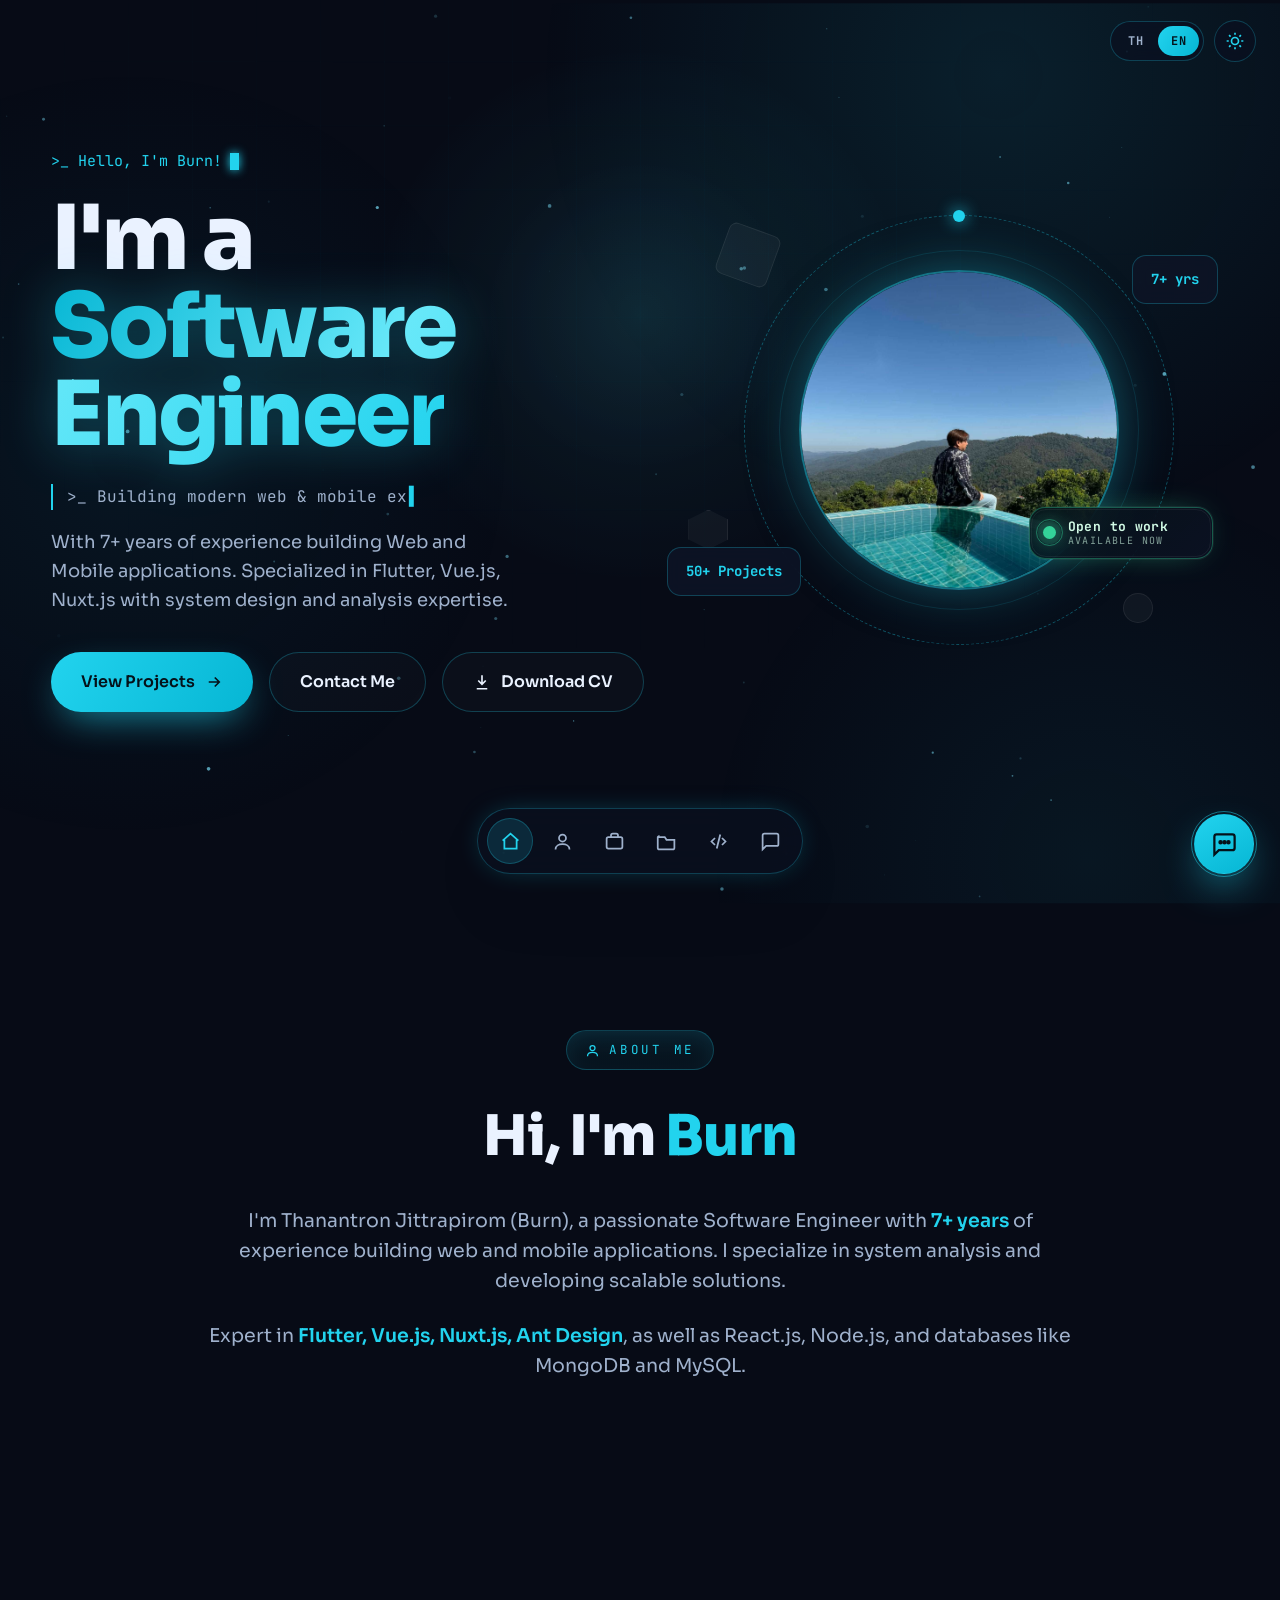
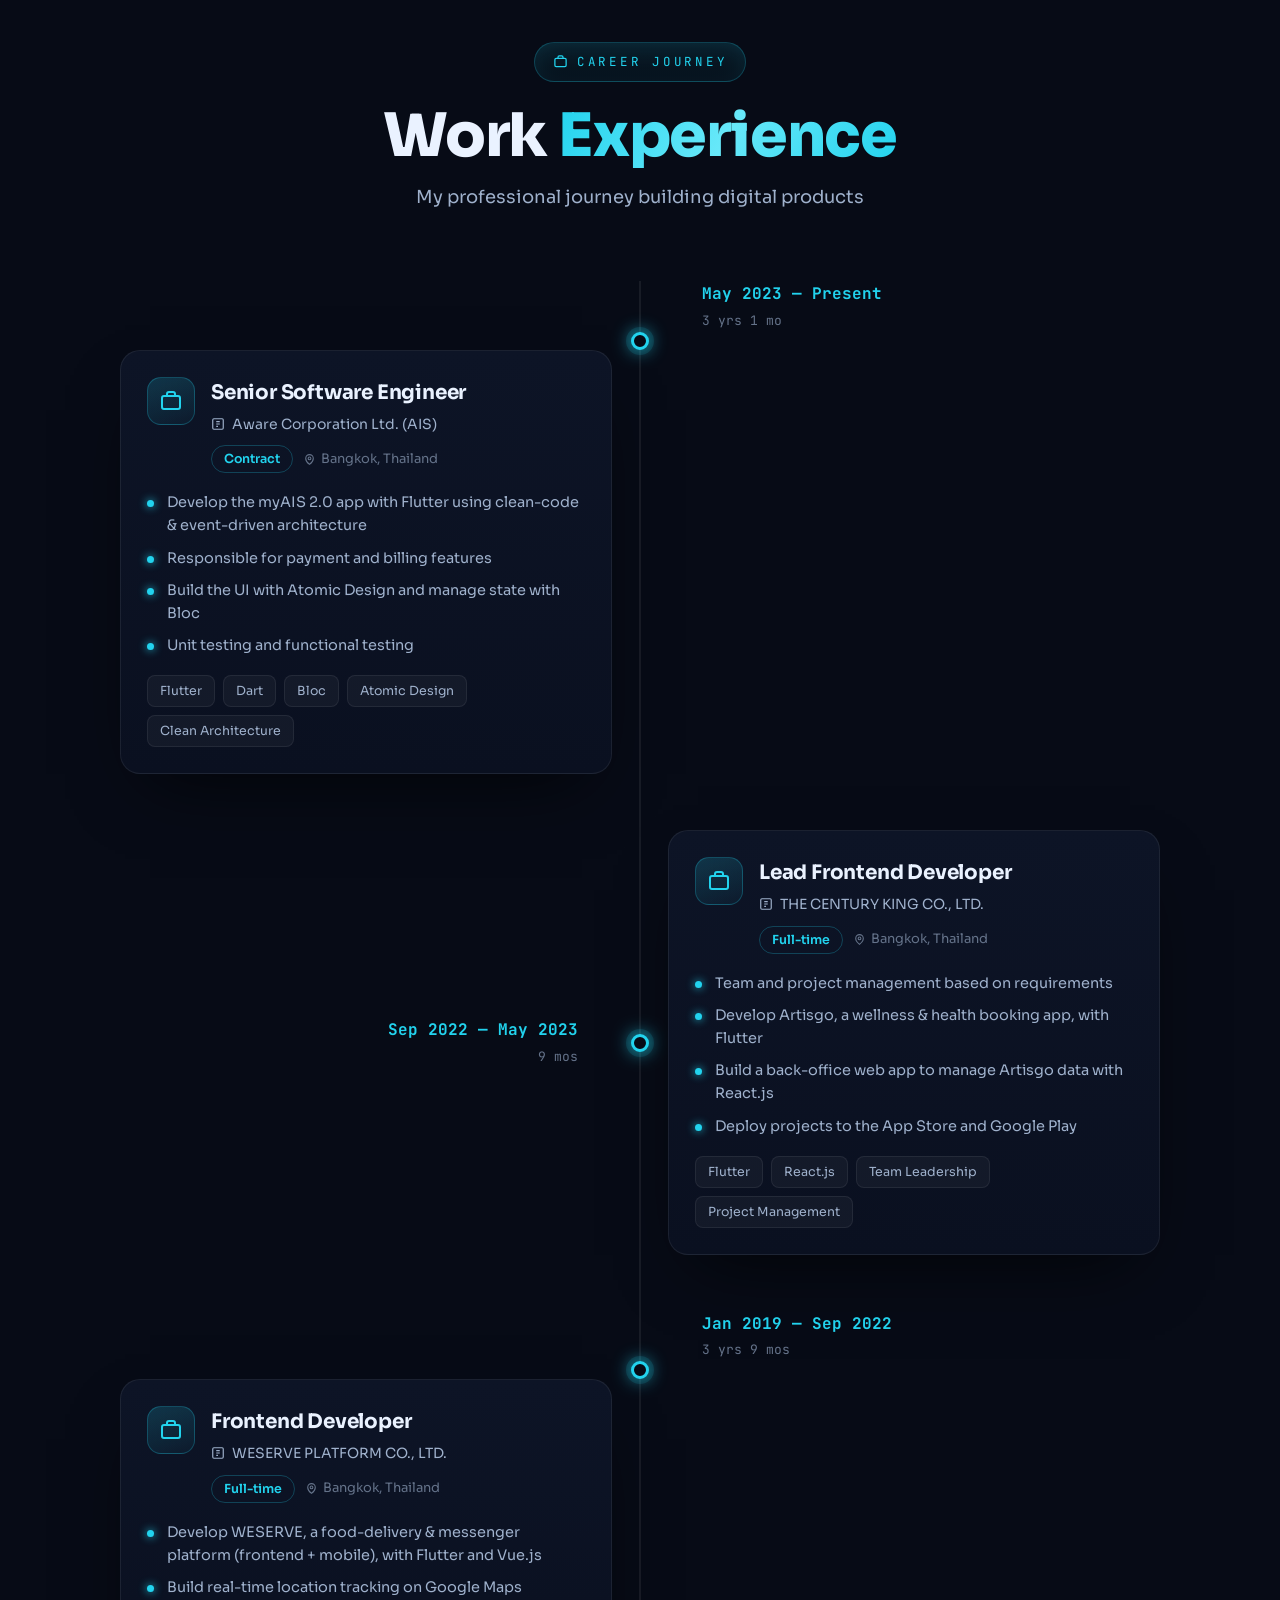
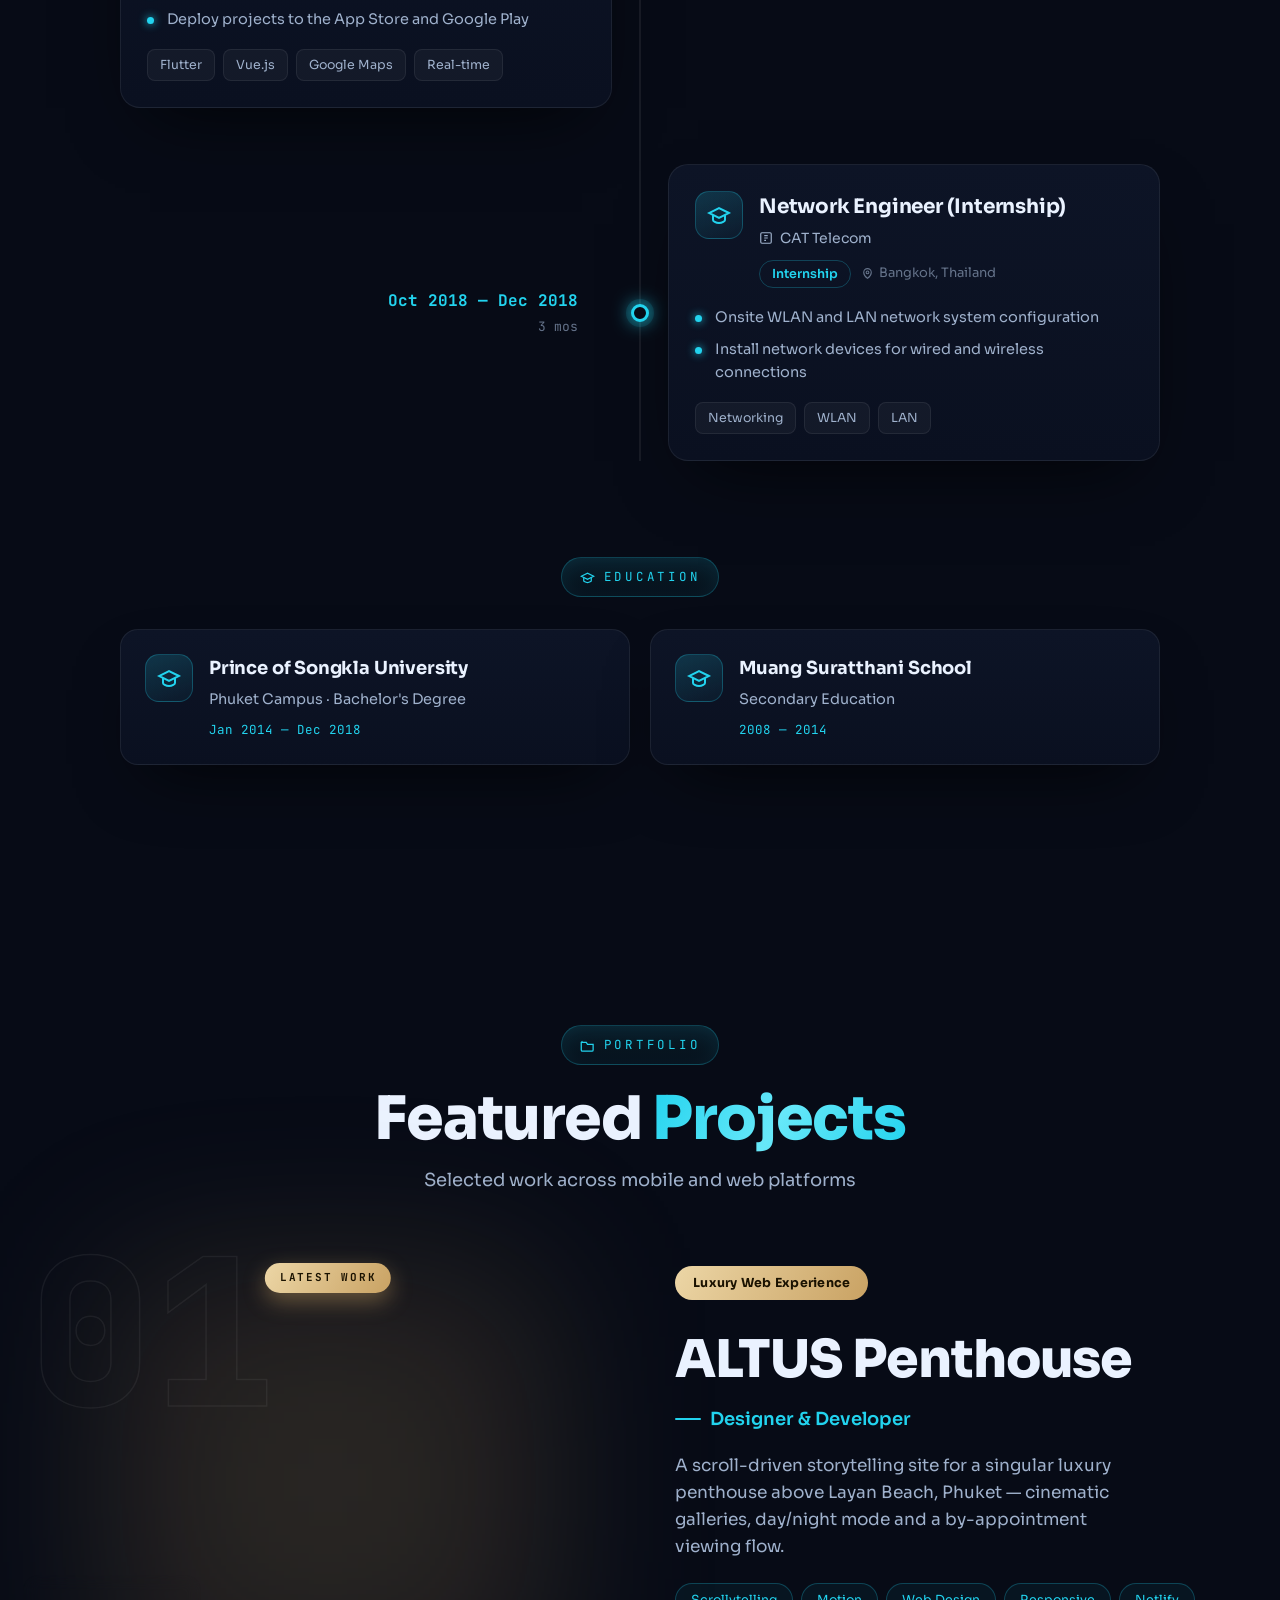
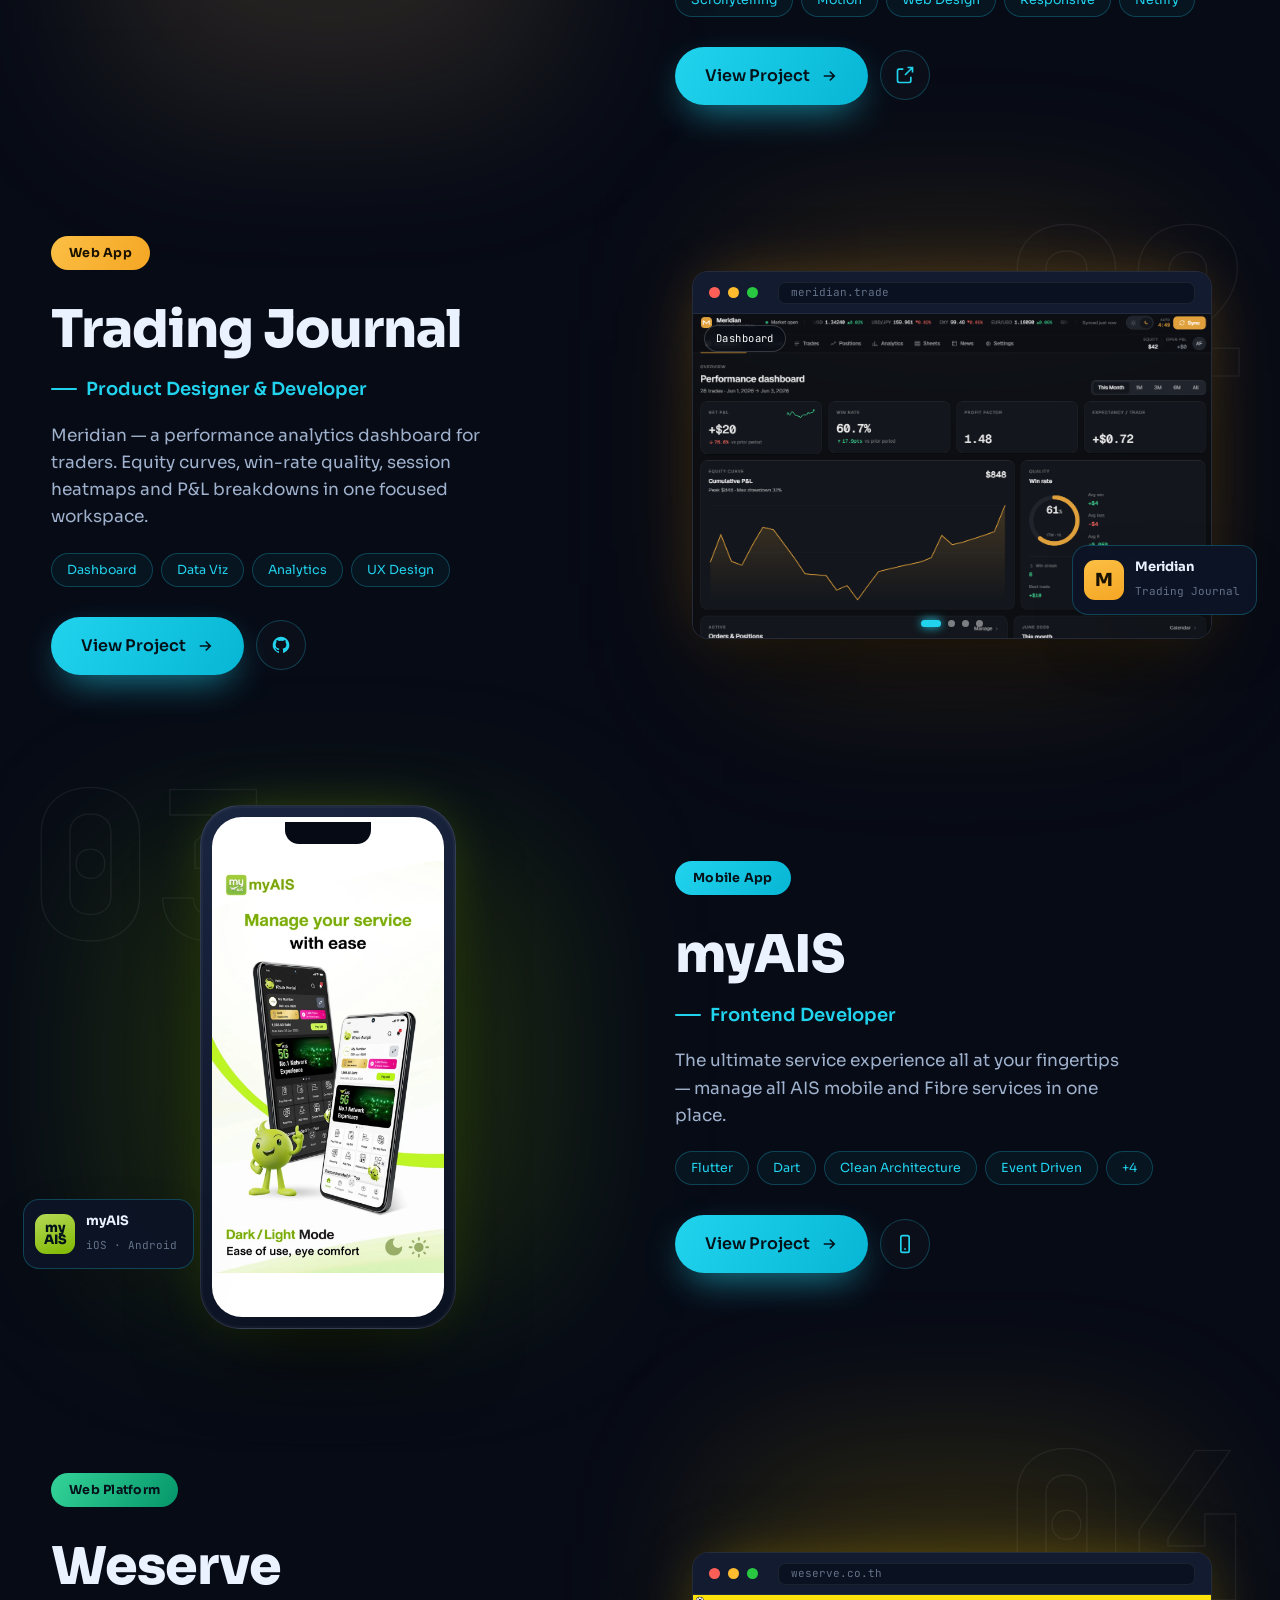
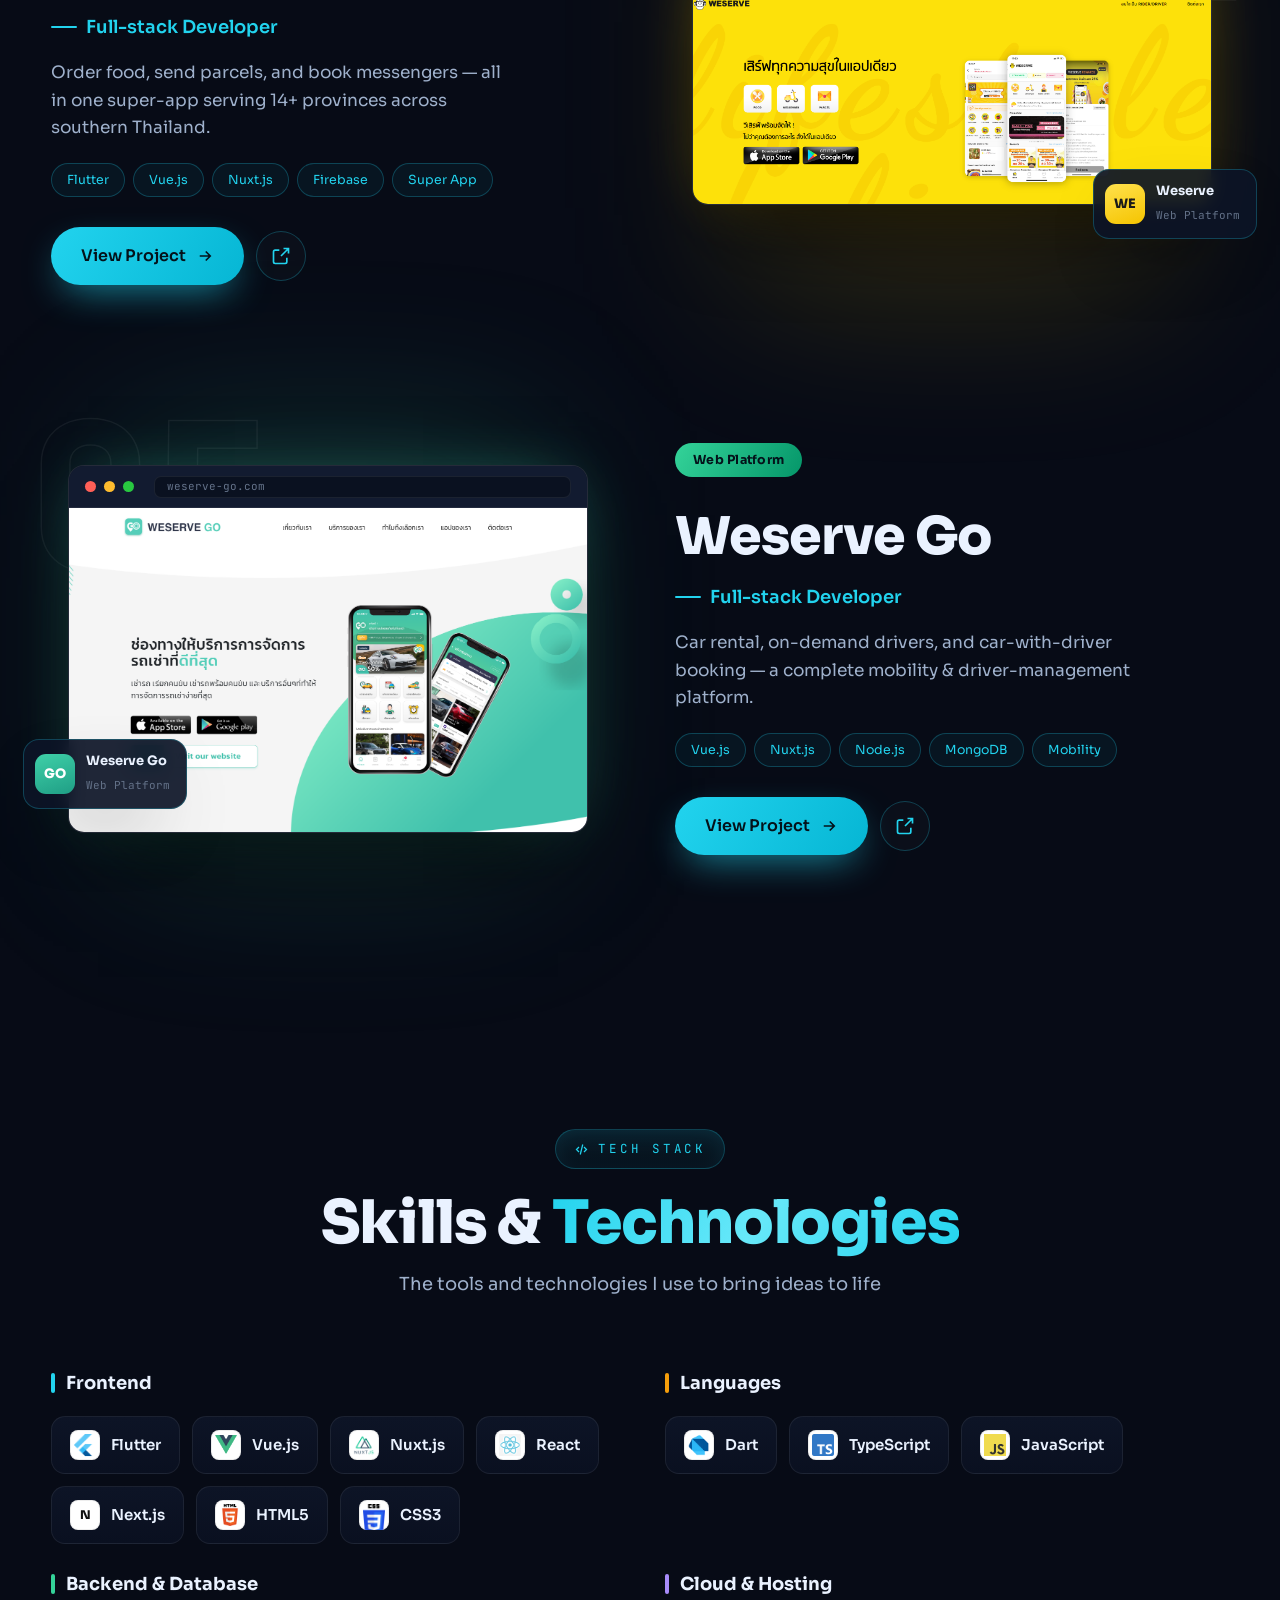
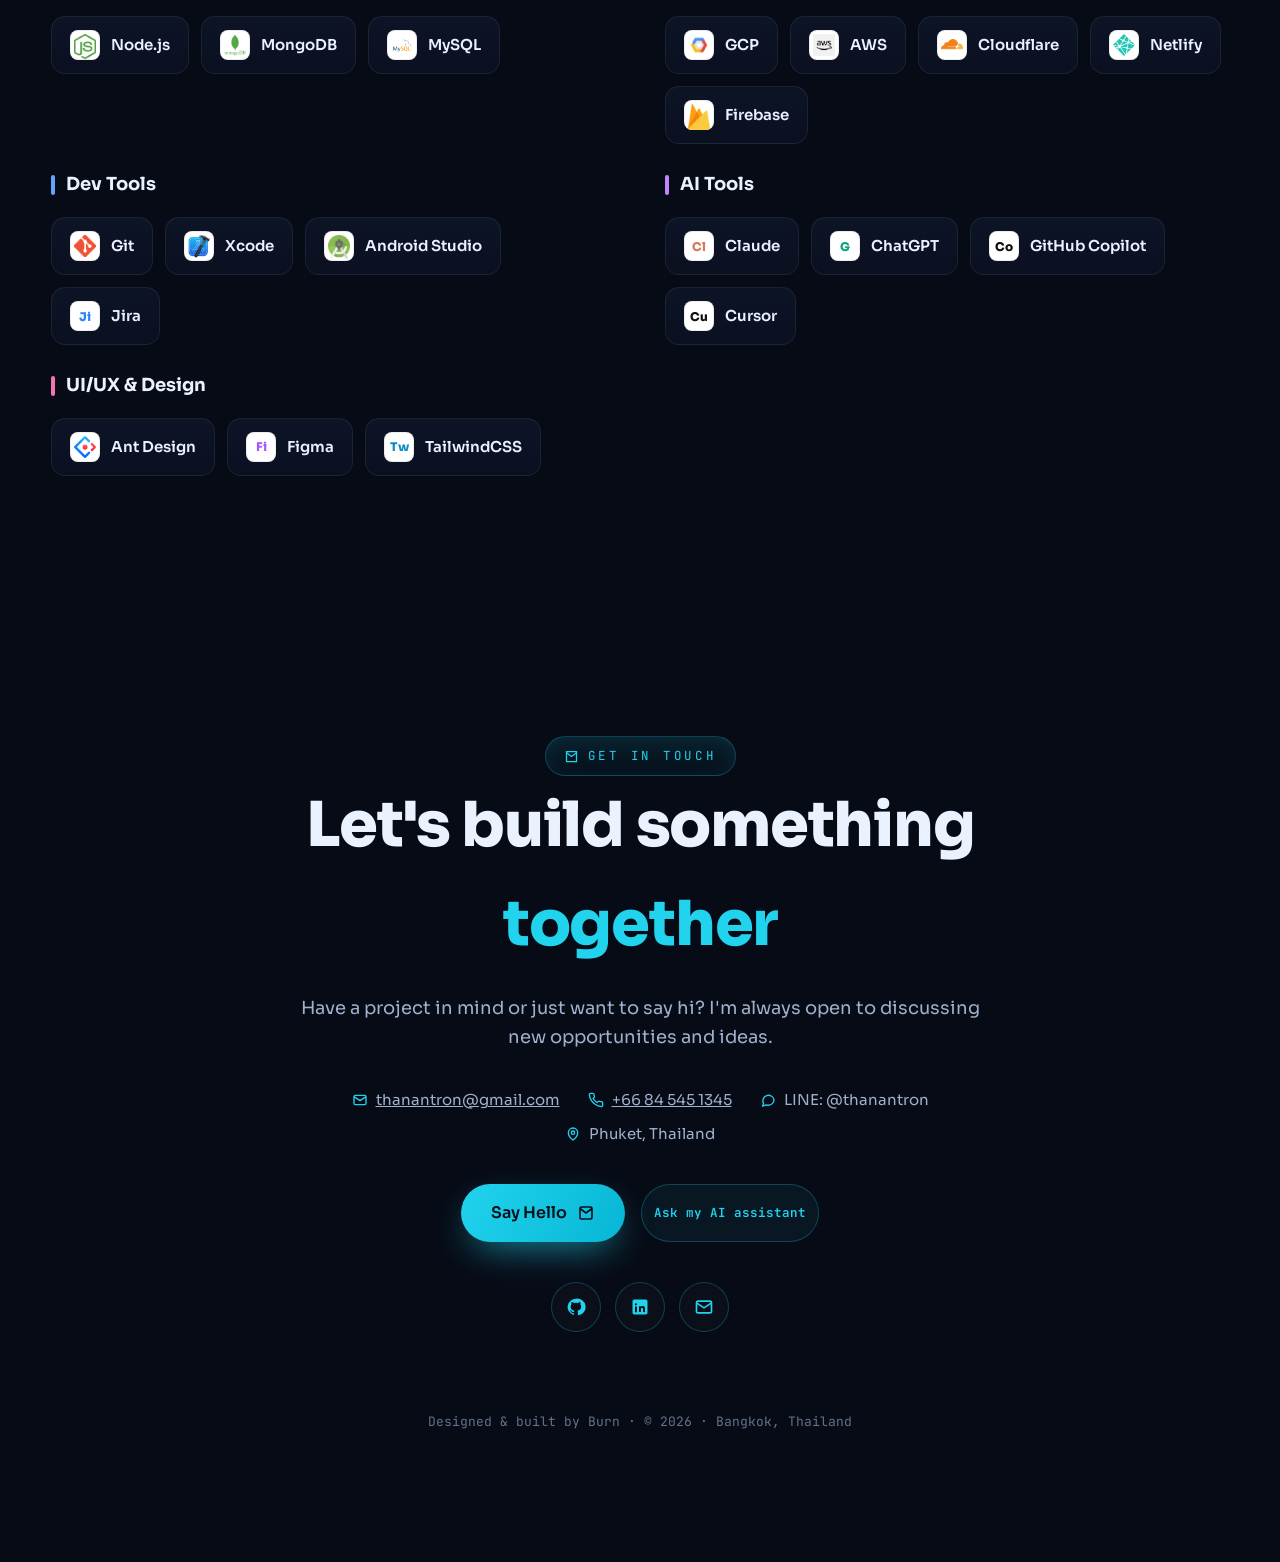
==== commit e039d3ac: "Move availability badge to hero visual" ====
--- a/Burn Portfolio.html
+++ b/Burn Portfolio.html
@@ -51,7 +51,6 @@
     <div class="wrap">
       <div class="hero-copy">
         <div class="hero-term reveal"><span data-th="&gt;_ สวัสดีครับ ผมชื่อ Burn!" data-en="&gt;_ Hello, I'm Burn!">&gt;_ สวัสดีครับ ผมชื่อ Burn!</span><span class="blink"></span></div>
-        <div class="avail reveal"><span class="avail-dot"></span><span data-th="พร้อมรับงาน" data-en="Open to work">พร้อมรับงาน</span></div>
         <h1 class="reveal d1" data-th="ผมคือ <span class='em'>วิศวกร<br />ซอฟต์แวร์</span>" data-en="I'm a <span class='em'>Software<br />Engineer</span>">ผมคือ <span class="em">วิศวกร<br />ซอฟต์แวร์</span></h1>
         <div class="hero-sub reveal d2">&gt;_ <span class="typed" data-words="สร้างประสบการณ์เว็บและโมบายสมัยใหม่|ผู้เชี่ยวชาญ Flutter · Vue.js · Nuxt.js|เชี่ยวชาญออกแบบและวิเคราะห์ระบบ" data-words-th="สร้างประสบการณ์เว็บและโมบายสมัยใหม่|ผู้เชี่ยวชาญ Flutter · Vue.js · Nuxt.js|เชี่ยวชาญออกแบบและวิเคราะห์ระบบ" data-words-en="Building modern web &amp; mobile experiences|Flutter · Vue.js · Nuxt.js specialist|System design &amp; analysis expert"></span></div>
         <p class="lede reveal d3" data-th="ด้วยประสบการณ์กว่า 7 ปีในการพัฒนาเว็บและโมบายแอปพลิเคชัน เชี่ยวชาญ Flutter, Vue.js และ Nuxt.js พร้อมความเชี่ยวชาญด้านการออกแบบและวิเคราะห์ระบบ" data-en="With 7+ years of experience building Web and Mobile applications. Specialized in Flutter, Vue.js, Nuxt.js with system design and analysis expertise.">ด้วยประสบการณ์กว่า 7 ปีในการพัฒนาเว็บและโมบายแอปพลิเคชัน เชี่ยวชาญ Flutter, Vue.js และ Nuxt.js พร้อมความเชี่ยวชาญด้านการออกแบบและวิเคราะห์ระบบ</p>
@@ -72,6 +71,13 @@
         <div class="orbit-ring r2"></div>
         <div class="avatar">
           <img src="portfolio/profile-hero.jpg" alt="Burn" />
+        </div>
+        <div class="avail reveal d3">
+          <span class="avail-dot"></span>
+          <span class="avail-copy">
+            <b data-th="พร้อมรับงาน" data-en="Open to work">พร้อมรับงาน</b>
+            <small data-th="พร้อมเริ่มงาน" data-en="Available now">พร้อมเริ่มงาน</small>
+          </span>
         </div>
         <div class="badge-float b1" data-th="7+ ปี" data-en="7+ yrs">7+ ปี</div>
         <div class="badge-float b2" data-th="50+ โปรเจกต์" data-en="50+ Projects">50+ โปรเจกต์</div>
--- a/portfolio/styles.css
+++ b/portfolio/styles.css
@@ -129,6 +129,7 @@
   .reveal { opacity: 1 !important; transform: none !important; }
   body::before, .ambient, .grid-overlay { transform: none !important; transition: none !important; }
   .stat::after, .tl-card::after, .tech-pill::after, .edu-card::after { display: none; }
+  .avail, .avail::before, .avail-dot::after { animation: none !important; }
 }
 
 /* ============================================================
@@ -143,15 +144,6 @@
 }
 .hero-term .blink { width: 9px; height: 17px; background: var(--cyan); display: inline-block; animation: blink 1.1s steps(1) infinite; box-shadow: 0 0 10px var(--cyan); }
 @keyframes blink { 50% { opacity: 0; } }
-
-/* open-to-work availability pill */
-.avail {
-  display: inline-flex; align-items: center; gap: 8px; margin: -6px 0 16px;
-  font-family: var(--mono); font-size: 12px; font-weight: 500; color: rgba(110,231,183,.82);
-  letter-spacing: .02em;
-}
-.avail-dot { width: 6px; height: 6px; border-radius: 50%; background: #34d399; box-shadow: 0 0 10px rgba(52,211,153,.45); }
-html[data-theme="light"] .avail { color: rgba(4,120,87,.82); }
 
 .hero h1 {
   font-size: clamp(46px, 7vw, 92px); font-weight: 800; line-height: .98; letter-spacing: -.03em;
@@ -221,6 +213,56 @@
 .badge-float.b1 { top: 12%; right: 2%; }
 .badge-float.b2 { bottom: 14%; left: -4%; animation-delay: -2.5s; }
 @keyframes floaty { 0%,100%{ transform: translateY(0);} 50%{ transform: translateY(-14px);} }
+
+/* open-to-work visual badge */
+.avail {
+  position: absolute; z-index: 5; right: 3%; bottom: 22%;
+  display: inline-flex; align-items: center; gap: 12px;
+  min-width: 184px; padding: 12px 16px 12px 13px;
+  border-radius: 16px; overflow: hidden;
+  font-family: var(--mono); color: #d1fae5;
+  border: 1px solid rgba(52,211,153,.38);
+  background:
+    linear-gradient(135deg, rgba(6,18,24,.88), rgba(13,20,38,.74)),
+    radial-gradient(160px 80px at 0% 0%, rgba(52,211,153,.22), transparent 68%);
+  box-shadow:
+    0 24px 58px -28px rgba(0,0,0,.9),
+    0 0 0 1px rgba(255,255,255,.05),
+    0 0 34px -16px rgba(52,211,153,.9);
+  backdrop-filter: blur(14px);
+  animation: availFloat 5.8s ease-in-out infinite -1.2s;
+}
+.avail::before {
+  content: "";
+  position: absolute; inset: 0;
+  background: linear-gradient(90deg, transparent, rgba(255,255,255,.18), transparent);
+  translate: -120% 0;
+  animation: availScan 4.8s ease-in-out infinite;
+}
+.avail::after {
+  content: "";
+  position: absolute; inset: 1px;
+  border-radius: 15px;
+  border: 1px solid rgba(255,255,255,.06);
+  pointer-events: none;
+}
+.avail-dot {
+  position: relative; width: 13px; height: 13px; border-radius: 50%; flex: 0 0 auto;
+  background: #34d399;
+  box-shadow: 0 0 0 5px rgba(52,211,153,.10), 0 0 18px rgba(52,211,153,.95);
+}
+.avail-dot::after {
+  content: "";
+  position: absolute; inset: -7px; border-radius: inherit;
+  border: 1px solid rgba(52,211,153,.45);
+  animation: availPing 2.3s ease-out infinite;
+}
+.avail-copy { position: relative; display: grid; gap: 1px; line-height: 1.1; }
+.avail-copy b { font-size: 13px; letter-spacing: .03em; }
+.avail-copy small { color: rgba(209,250,229,.62); font-size: 10px; text-transform: uppercase; letter-spacing: .14em; }
+@keyframes availFloat { 0%,100%{ transform: translateY(0) rotate(-1deg); } 50%{ transform: translateY(-10px) rotate(1deg); } }
+@keyframes availScan { 0%, 45% { translate: -120% 0; } 65%, 100% { translate: 120% 0; } }
+@keyframes availPing { 0% { scale: .55; opacity: .8; } 80%, 100% { scale: 1.9; opacity: 0; } }
 
 .float-shape { position: absolute; border-radius: 8px; background: rgba(255,255,255,.04); border: 1px solid var(--line); }
 .float-shape.s1 { width: 54px; height: 54px; top: 6%; left: 6%; rotate: 20deg; animation: floaty 7s ease-in-out infinite; }
@@ -587,6 +629,7 @@
   .orbit-ring.r2 { width: 290px; height: 290px; }
   .dock { gap: 2px; padding: 7px; }
   .dock a { width: 40px; height: 40px; }
+  .avail { right: 50%; bottom: 7%; translate: 50% 0; min-width: 172px; }
   .badge-float.b2 { left: 2%; }
 }
 
@@ -628,6 +671,18 @@
     radial-gradient(50vw 50vw at 85% 95%, rgba(8,145,178,.07), transparent 60%);
 }
 html[data-theme="light"] .badge-float { background: rgba(255,255,255,.85); }
+html[data-theme="light"] .avail {
+  color: #064e3b;
+  border-color: rgba(5,150,105,.28);
+  background:
+    linear-gradient(135deg, rgba(255,255,255,.92), rgba(240,253,250,.78)),
+    radial-gradient(160px 80px at 0% 0%, rgba(16,185,129,.18), transparent 68%);
+  box-shadow:
+    0 24px 58px -32px rgba(20,40,70,.45),
+    0 0 0 1px rgba(255,255,255,.5),
+    0 0 34px -18px rgba(5,150,105,.65);
+}
+html[data-theme="light"] .avail-copy small { color: rgba(6,78,59,.58); }
 html[data-theme="light"] .show-app    { background: rgba(255,255,255,.92); }
 html[data-theme="light"] #ai-panel    { background: rgba(255,255,255,.93); }
 html[data-theme="light"] .ai-msg.ai .ai-bubble { background: #f0f4fa; }
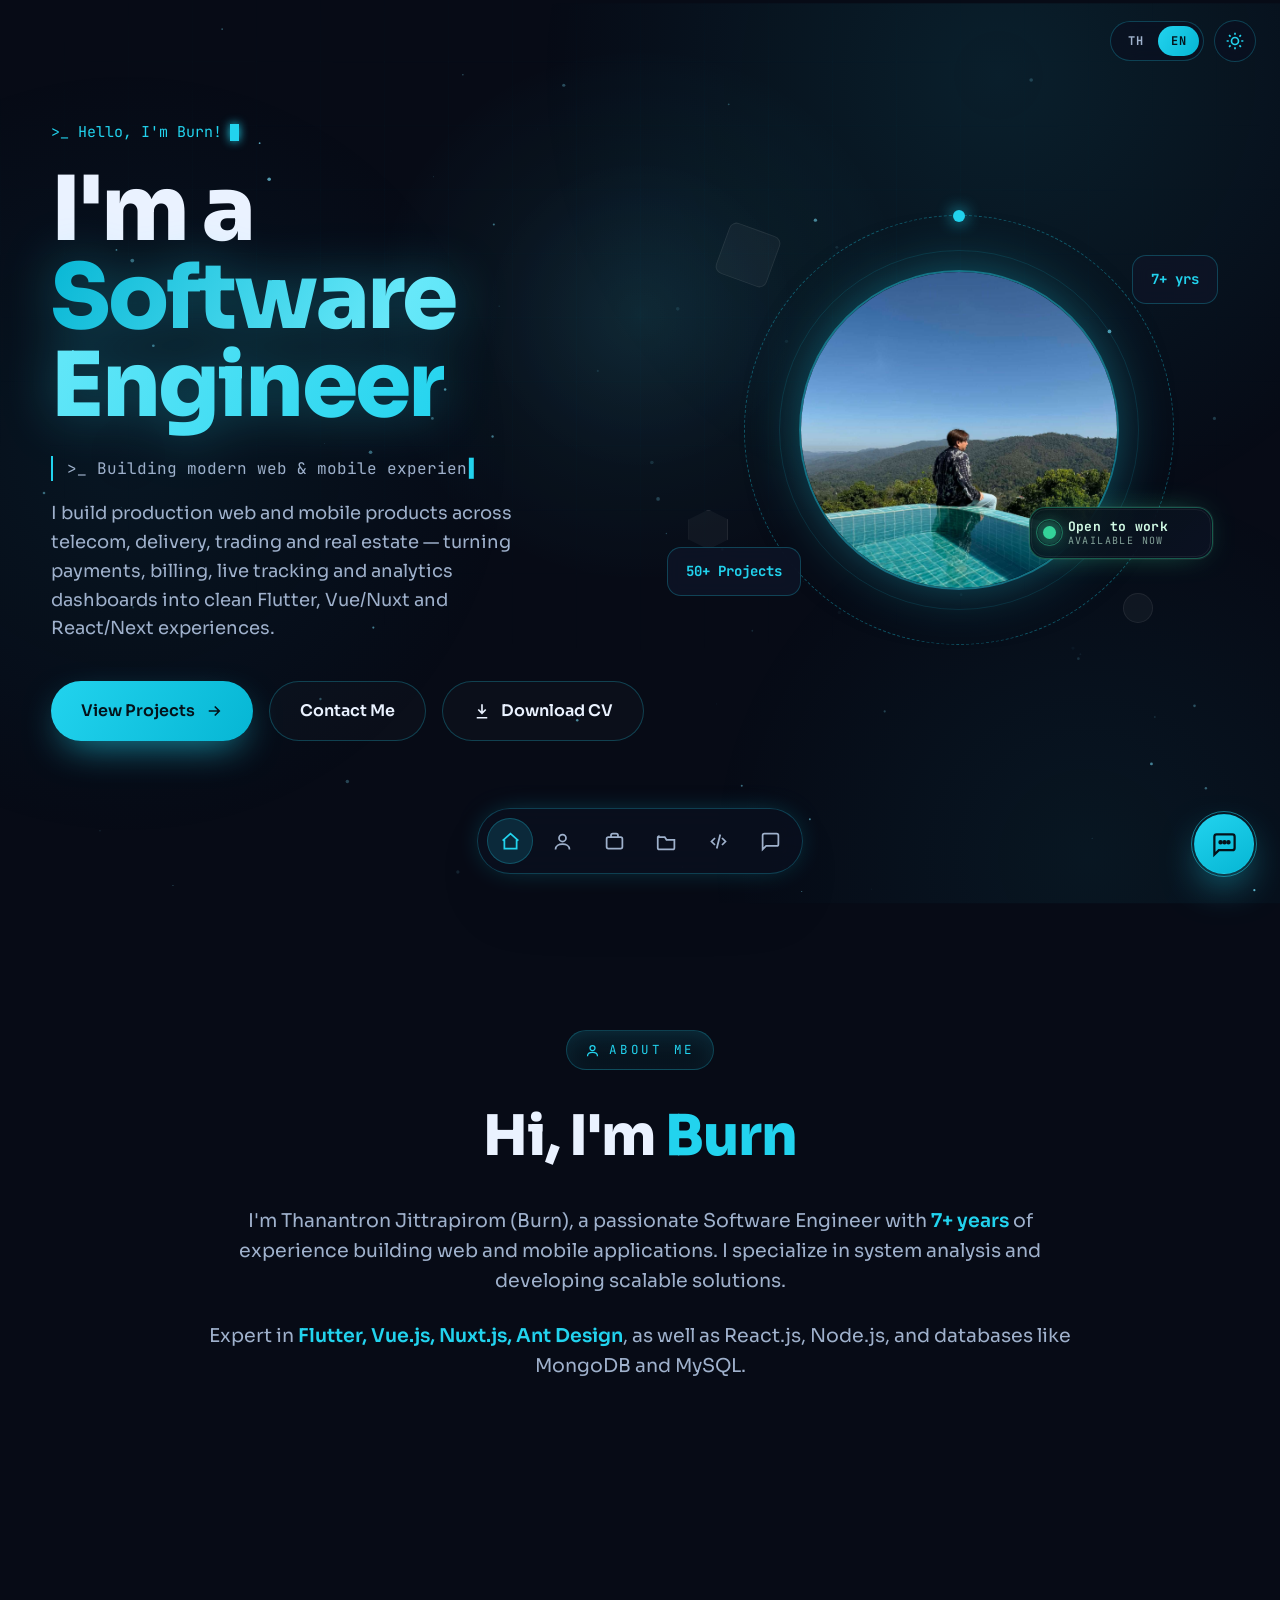
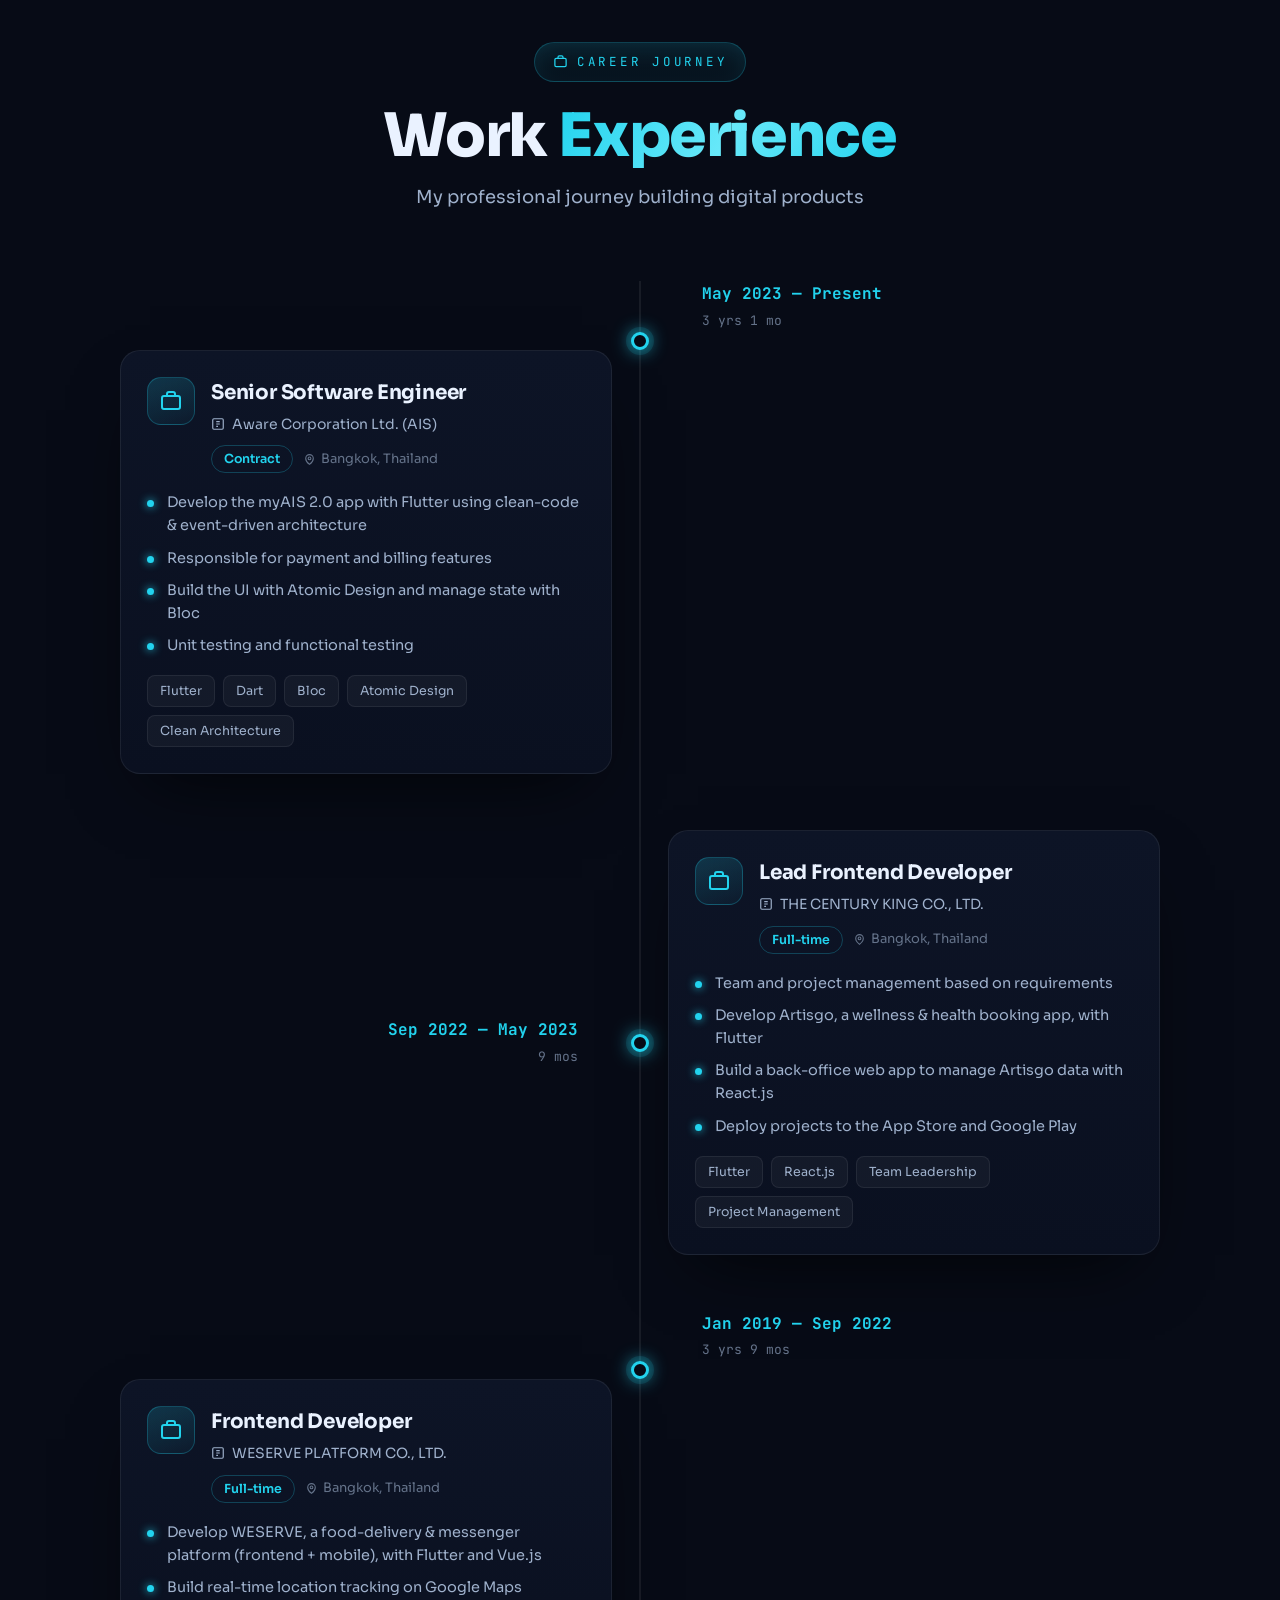
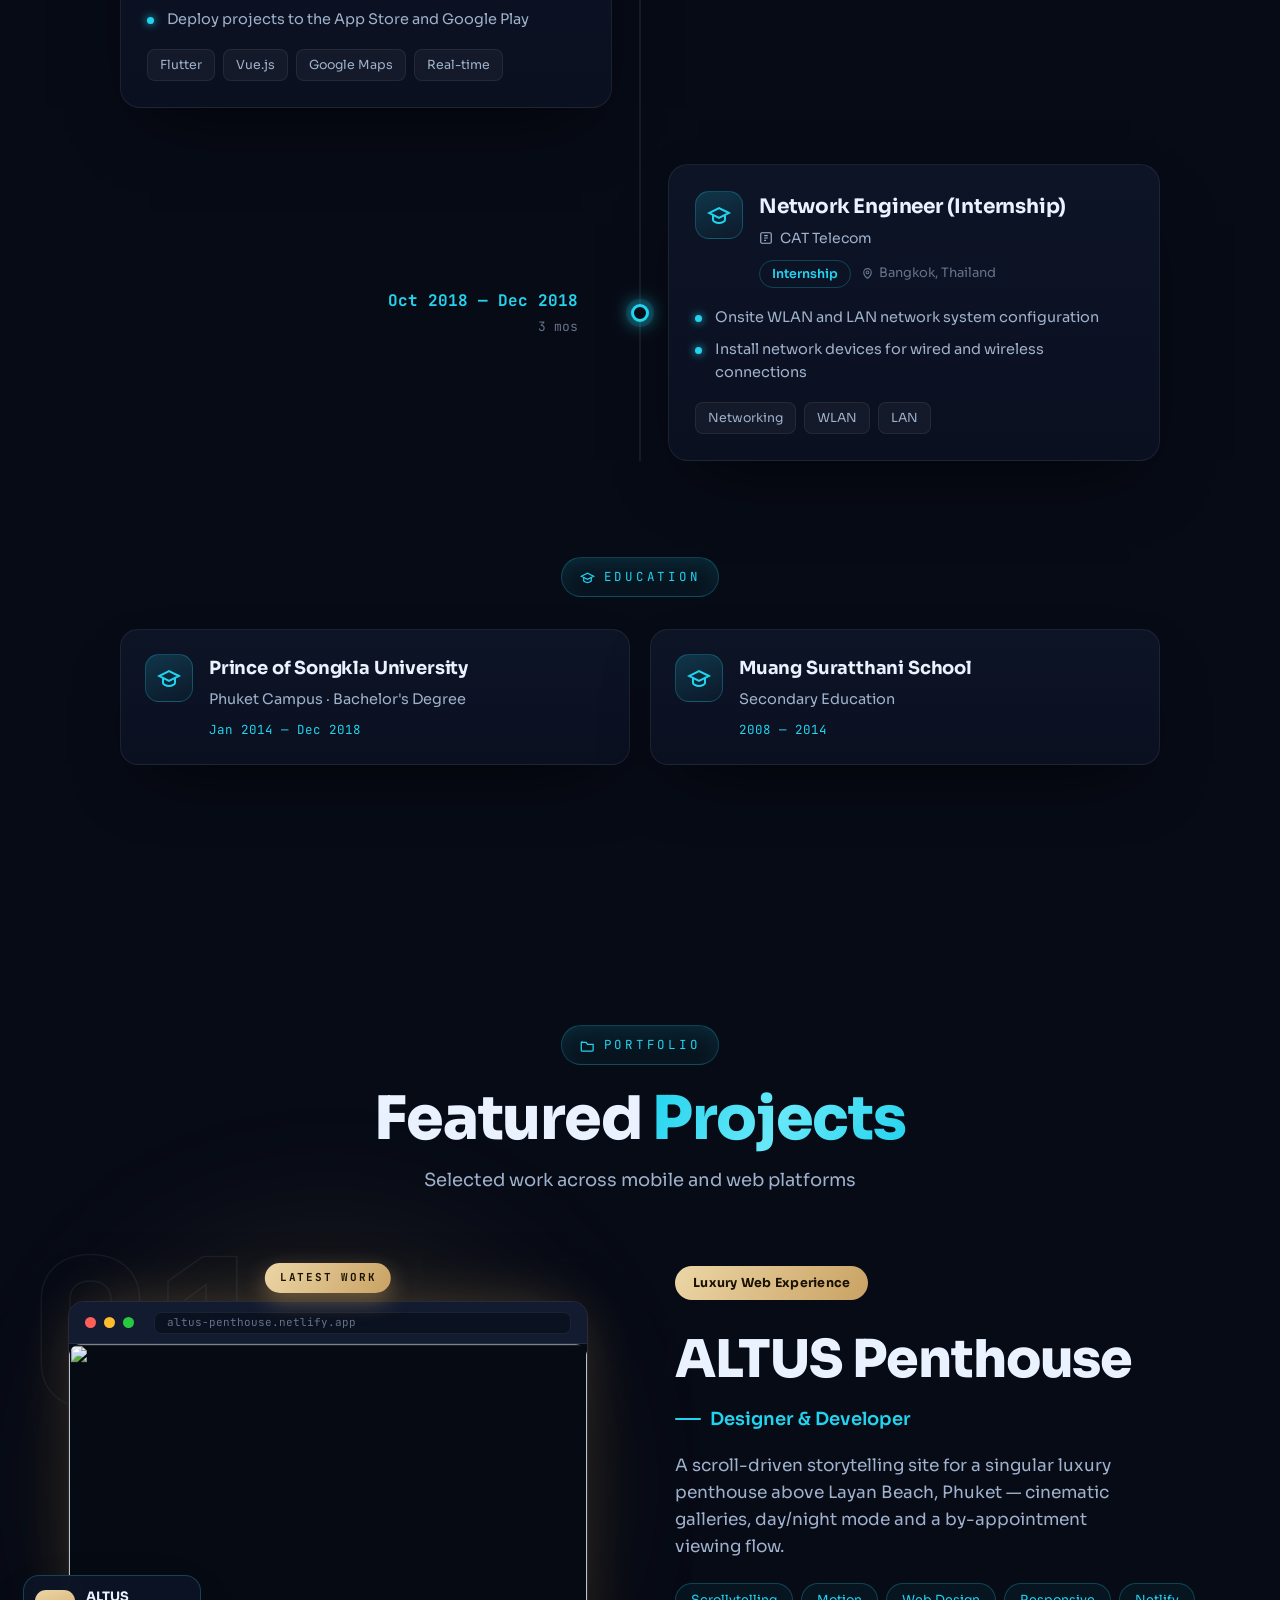
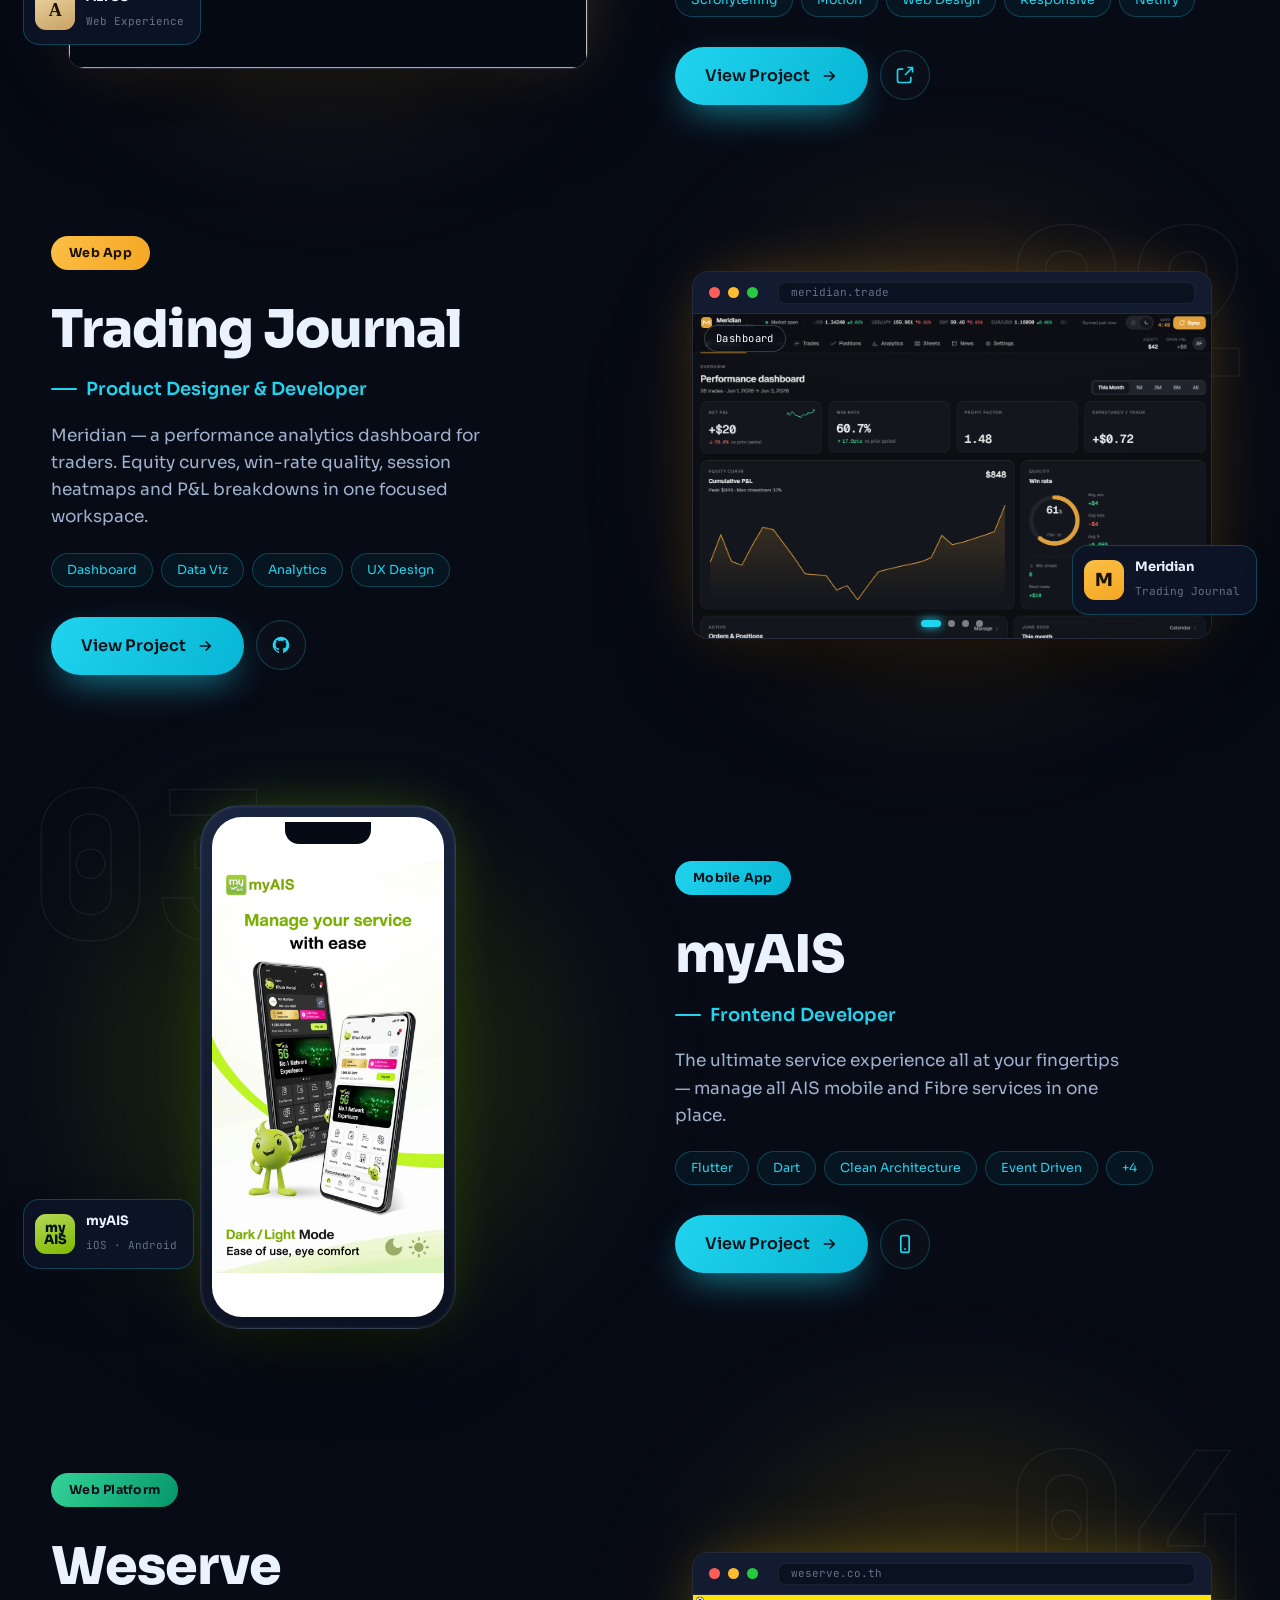
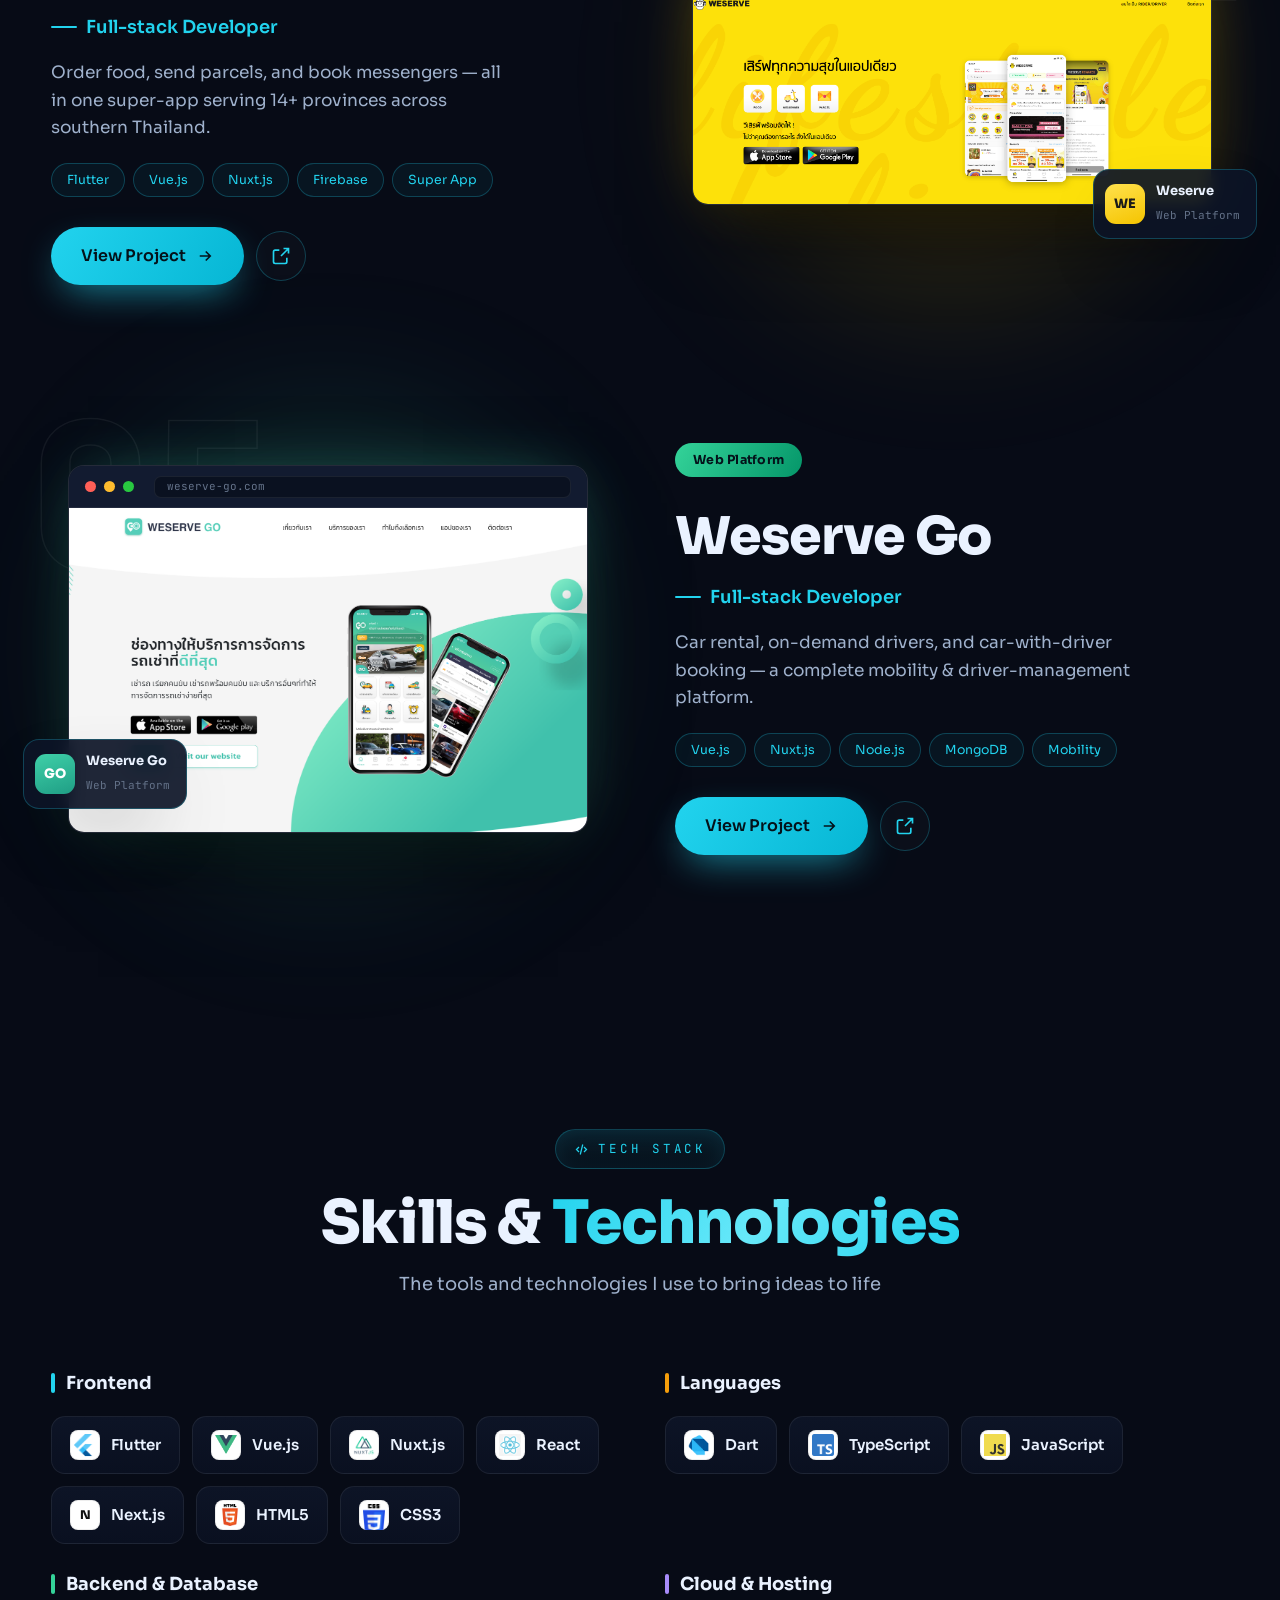
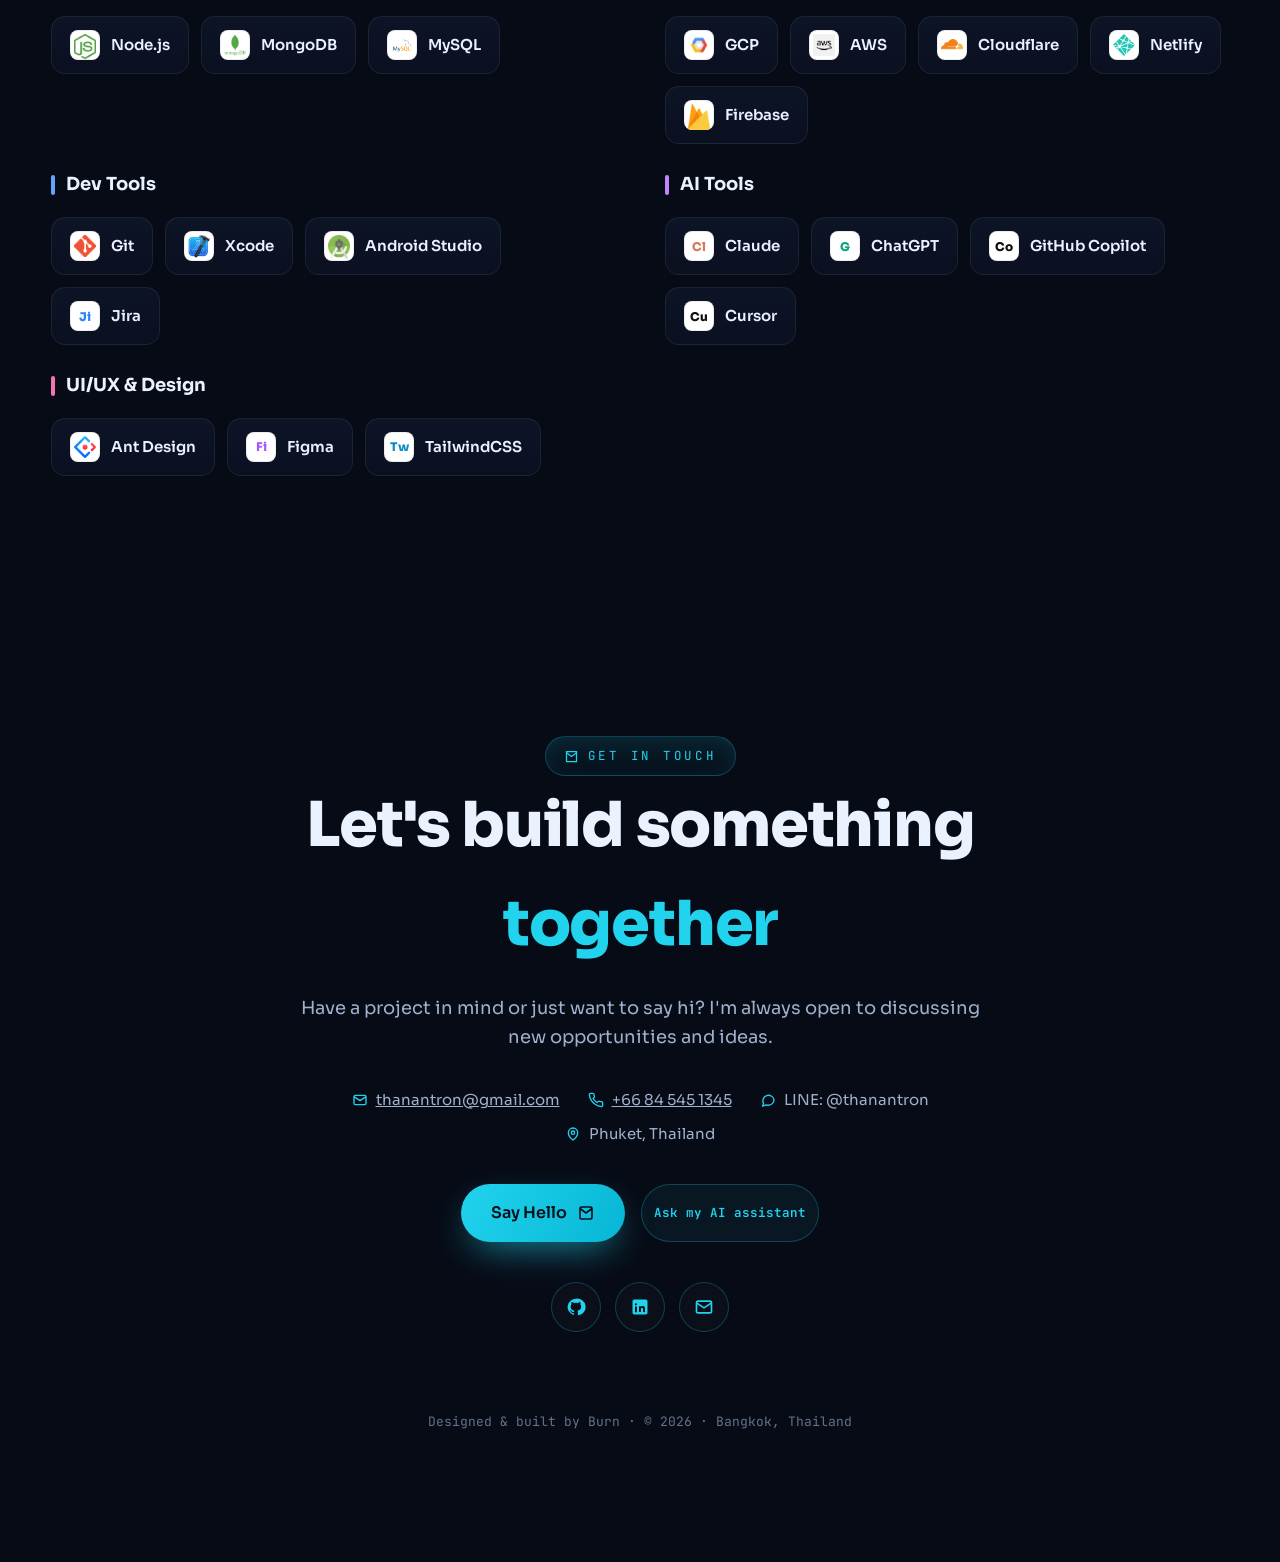
==== commit 5b1bdd4d: "Refine hero experience copy" ====
--- a/Burn Portfolio.html
+++ b/Burn Portfolio.html
@@ -4,7 +4,7 @@
 <meta charset="UTF-8" />
 <meta name="viewport" content="width=device-width, initial-scale=1.0" />
 <title>Thanantron (Burn) — Software Engineer</title>
-<meta name="description" content="Thanantron Jittrapirom (Burn) — Senior Software Engineer with 7+ years building web & mobile apps with Flutter, Vue.js and Nuxt.js. Based in Phuket, Thailand." />
+<meta name="description" content="Thanantron Jittrapirom (Burn) — Senior Software Engineer building production web and mobile products with Flutter, Vue/Nuxt, React/Next and cloud-ready architecture. Based in Phuket, Thailand." />
 <link rel="icon" href="portfolio/favicon.svg" type="image/svg+xml" />
 <meta property="og:type" content="website" />
 <meta property="og:title" content="Thanantron Jittrapirom — Senior Software Engineer" />
@@ -53,7 +53,7 @@
         <div class="hero-term reveal"><span data-th="&gt;_ สวัสดีครับ ผมชื่อ Burn!" data-en="&gt;_ Hello, I'm Burn!">&gt;_ สวัสดีครับ ผมชื่อ Burn!</span><span class="blink"></span></div>
         <h1 class="reveal d1" data-th="ผมคือ <span class='em'>วิศวกร<br />ซอฟต์แวร์</span>" data-en="I'm a <span class='em'>Software<br />Engineer</span>">ผมคือ <span class="em">วิศวกร<br />ซอฟต์แวร์</span></h1>
         <div class="hero-sub reveal d2">&gt;_ <span class="typed" data-words="สร้างประสบการณ์เว็บและโมบายสมัยใหม่|ผู้เชี่ยวชาญ Flutter · Vue.js · Nuxt.js|เชี่ยวชาญออกแบบและวิเคราะห์ระบบ" data-words-th="สร้างประสบการณ์เว็บและโมบายสมัยใหม่|ผู้เชี่ยวชาญ Flutter · Vue.js · Nuxt.js|เชี่ยวชาญออกแบบและวิเคราะห์ระบบ" data-words-en="Building modern web &amp; mobile experiences|Flutter · Vue.js · Nuxt.js specialist|System design &amp; analysis expert"></span></div>
-        <p class="lede reveal d3" data-th="ด้วยประสบการณ์กว่า 7 ปีในการพัฒนาเว็บและโมบายแอปพลิเคชัน เชี่ยวชาญ Flutter, Vue.js และ Nuxt.js พร้อมความเชี่ยวชาญด้านการออกแบบและวิเคราะห์ระบบ" data-en="With 7+ years of experience building Web and Mobile applications. Specialized in Flutter, Vue.js, Nuxt.js with system design and analysis expertise.">ด้วยประสบการณ์กว่า 7 ปีในการพัฒนาเว็บและโมบายแอปพลิเคชัน เชี่ยวชาญ Flutter, Vue.js และ Nuxt.js พร้อมความเชี่ยวชาญด้านการออกแบบและวิเคราะห์ระบบ</p>
+        <p class="lede reveal d3" data-th="ผมสร้างโปรดักต์เว็บและโมบายที่ใช้งานจริงในสาย telecom, delivery, trading และ real estate ตั้งแต่ payment &amp; billing, live tracking ไปจนถึง analytics dashboard ด้วย Flutter, Vue/Nuxt, React/Next และสถาปัตยกรรมที่ดูแลต่อได้ง่าย" data-en="I build production web and mobile products across telecom, delivery, trading and real estate — turning payments, billing, live tracking and analytics dashboards into clean Flutter, Vue/Nuxt and React/Next experiences.">ผมสร้างโปรดักต์เว็บและโมบายที่ใช้งานจริงในสาย telecom, delivery, trading และ real estate ตั้งแต่ payment &amp; billing, live tracking ไปจนถึง analytics dashboard ด้วย Flutter, Vue/Nuxt, React/Next และสถาปัตยกรรมที่ดูแลต่อได้ง่าย</p>
         <div class="hero-cta reveal d4">
           <a href="#projects" class="btn btn-primary"><span data-th="ดูผลงาน" data-en="View Projects">ดูผลงาน</span>
             <svg viewBox="0 0 24 24" fill="none" stroke="currentColor" stroke-width="2.2"><path d="M5 12h14M13 6l6 6-6 6"/></svg>
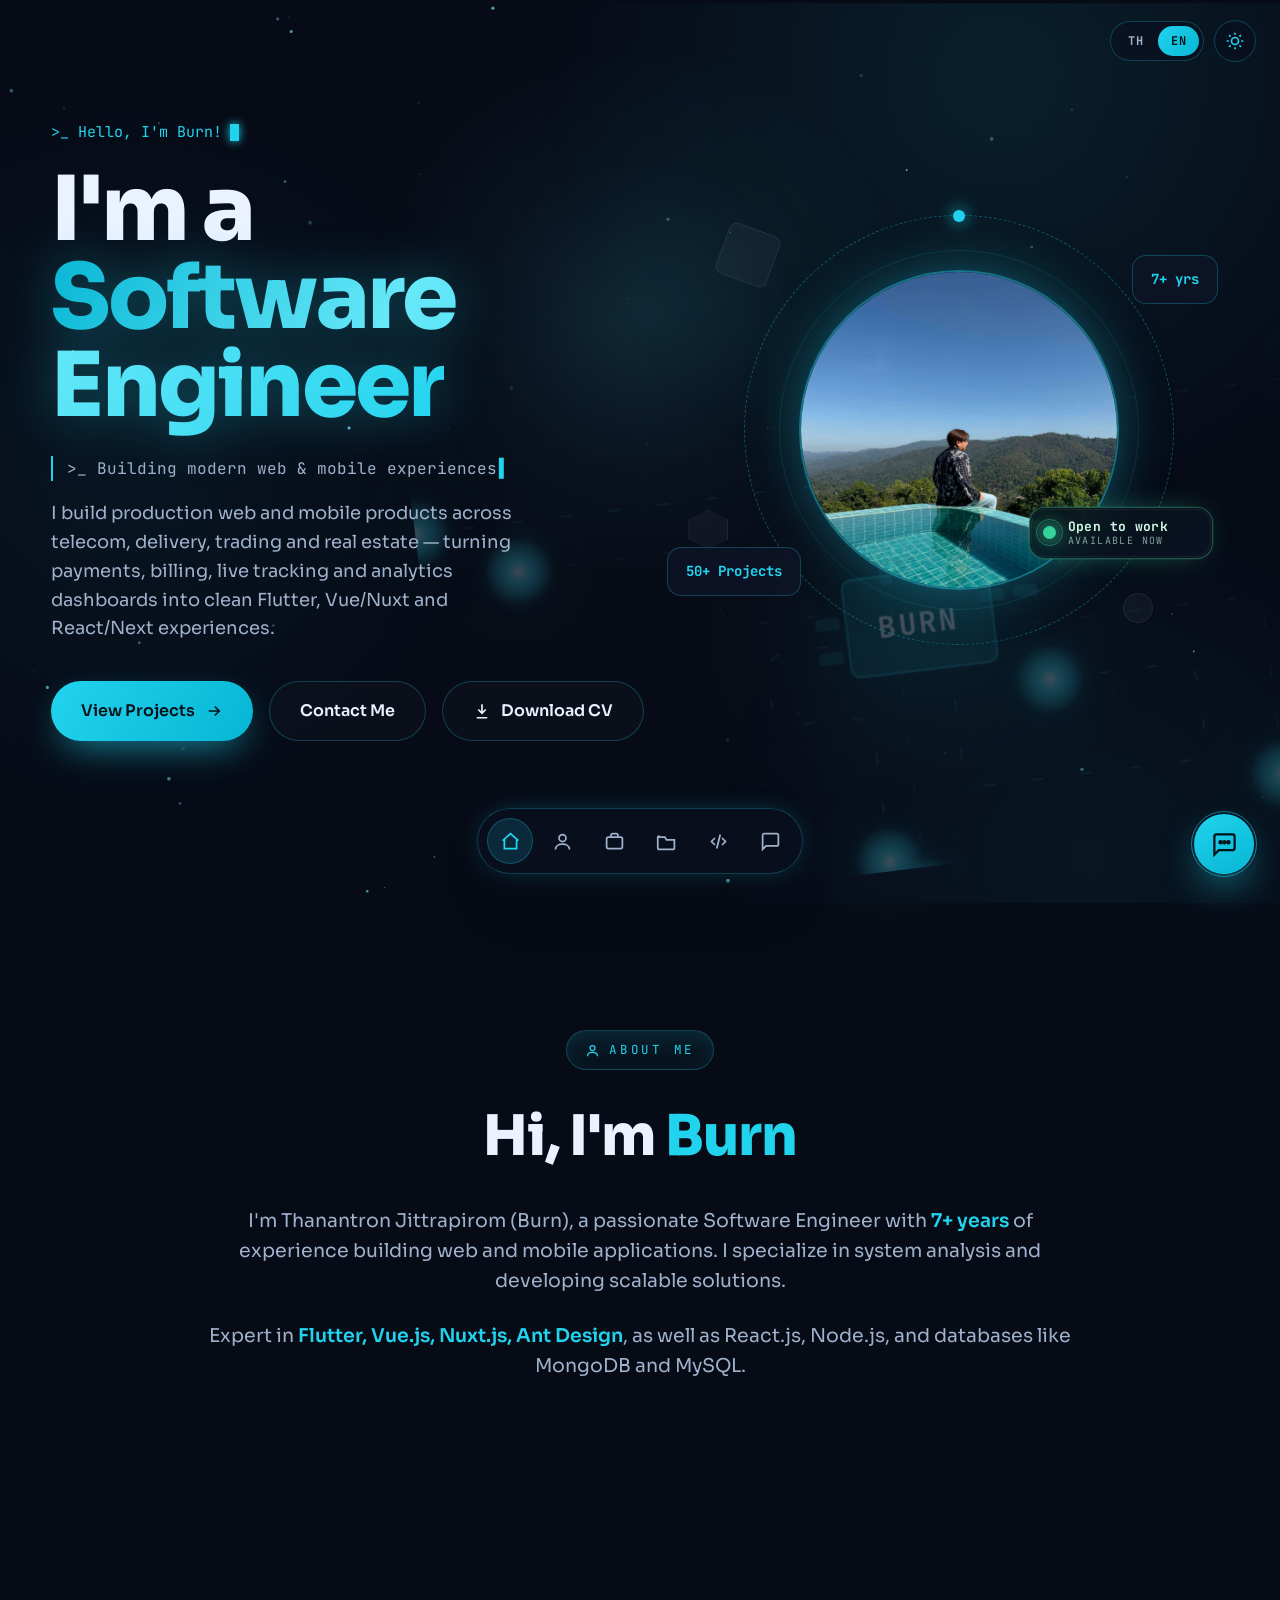
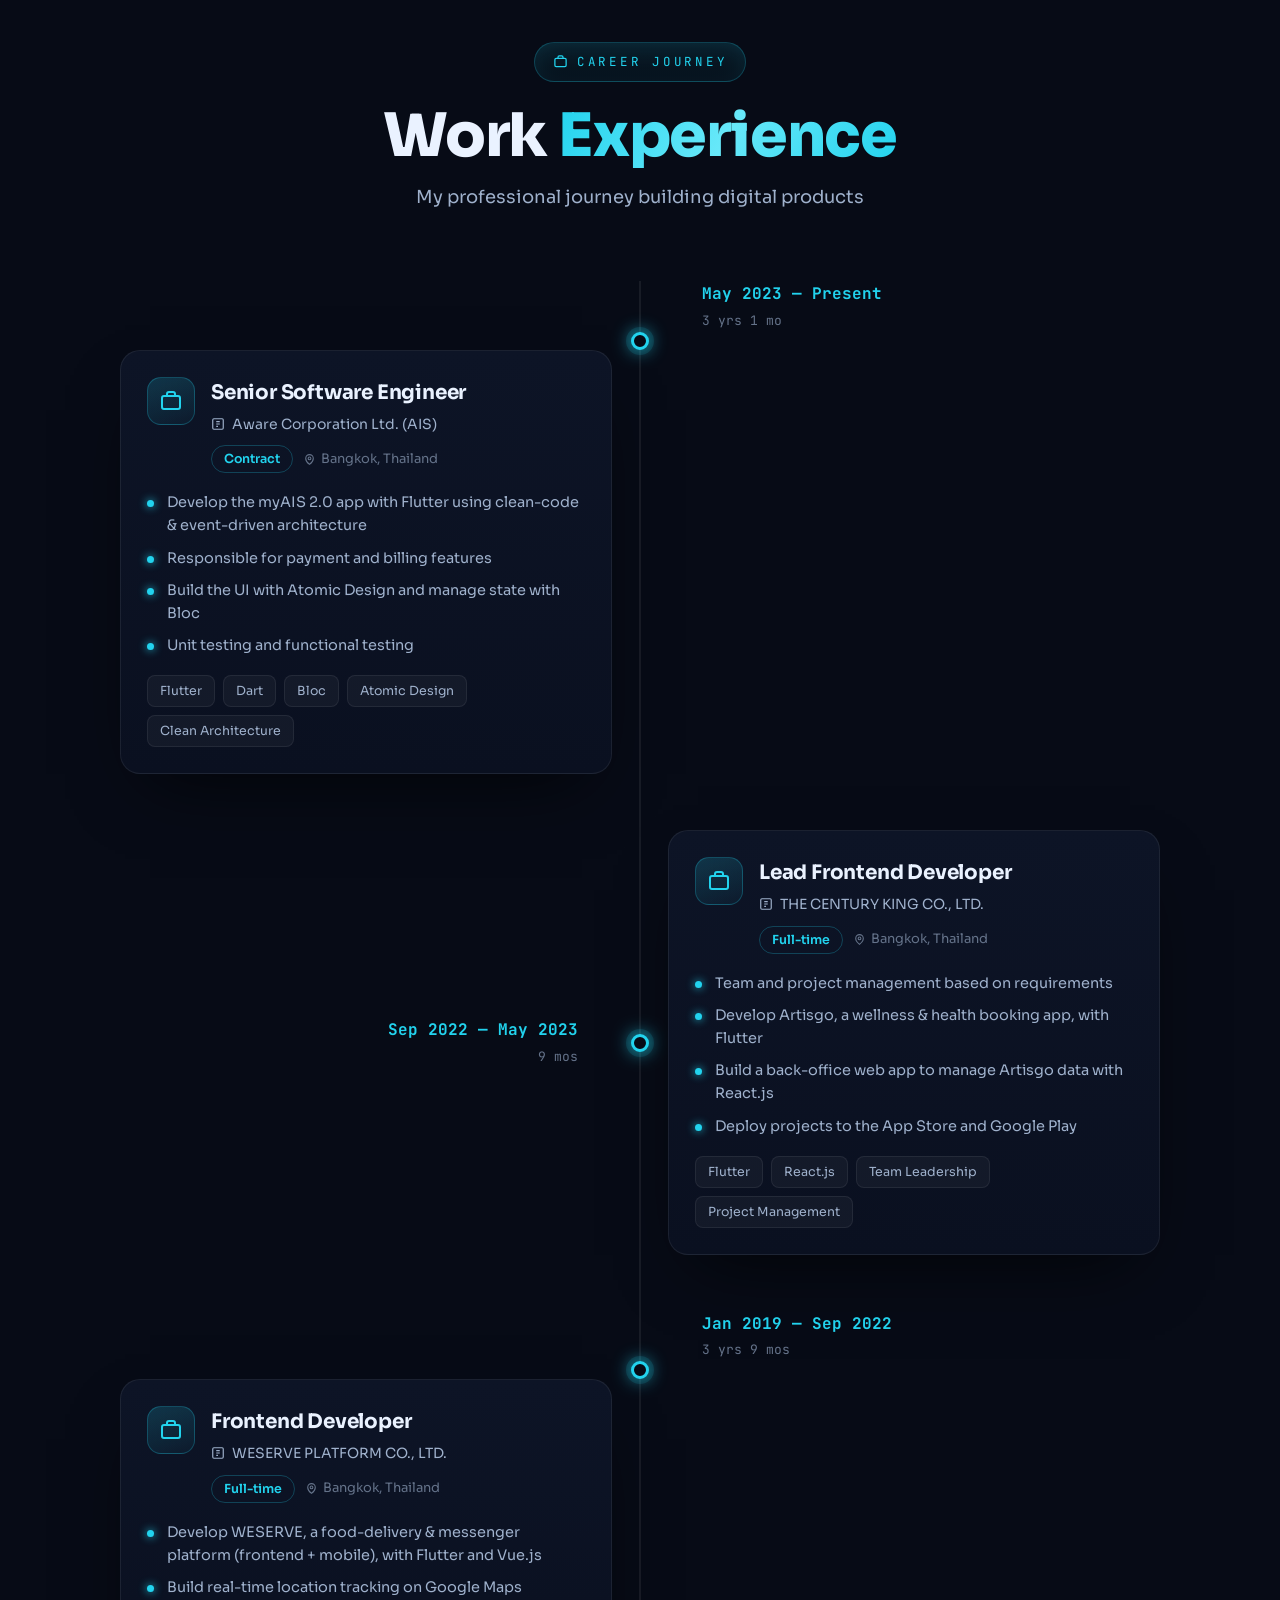
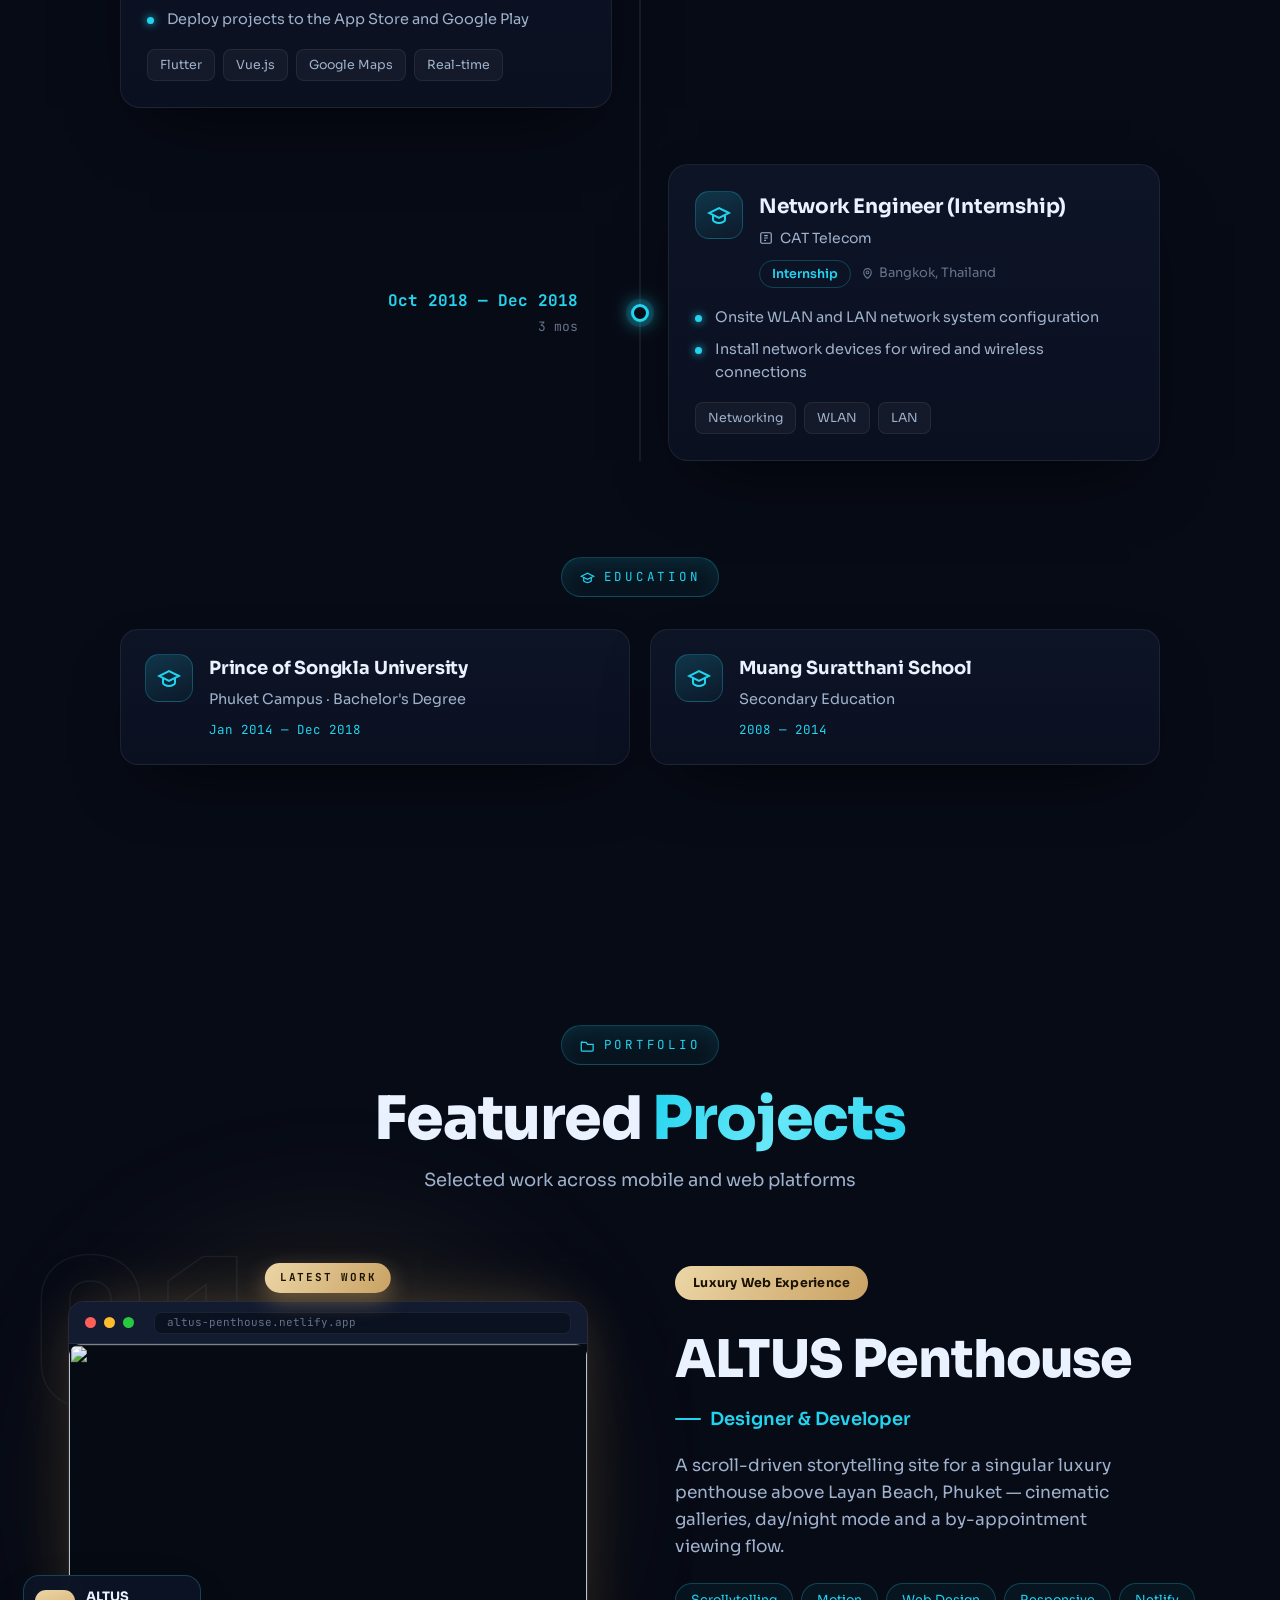
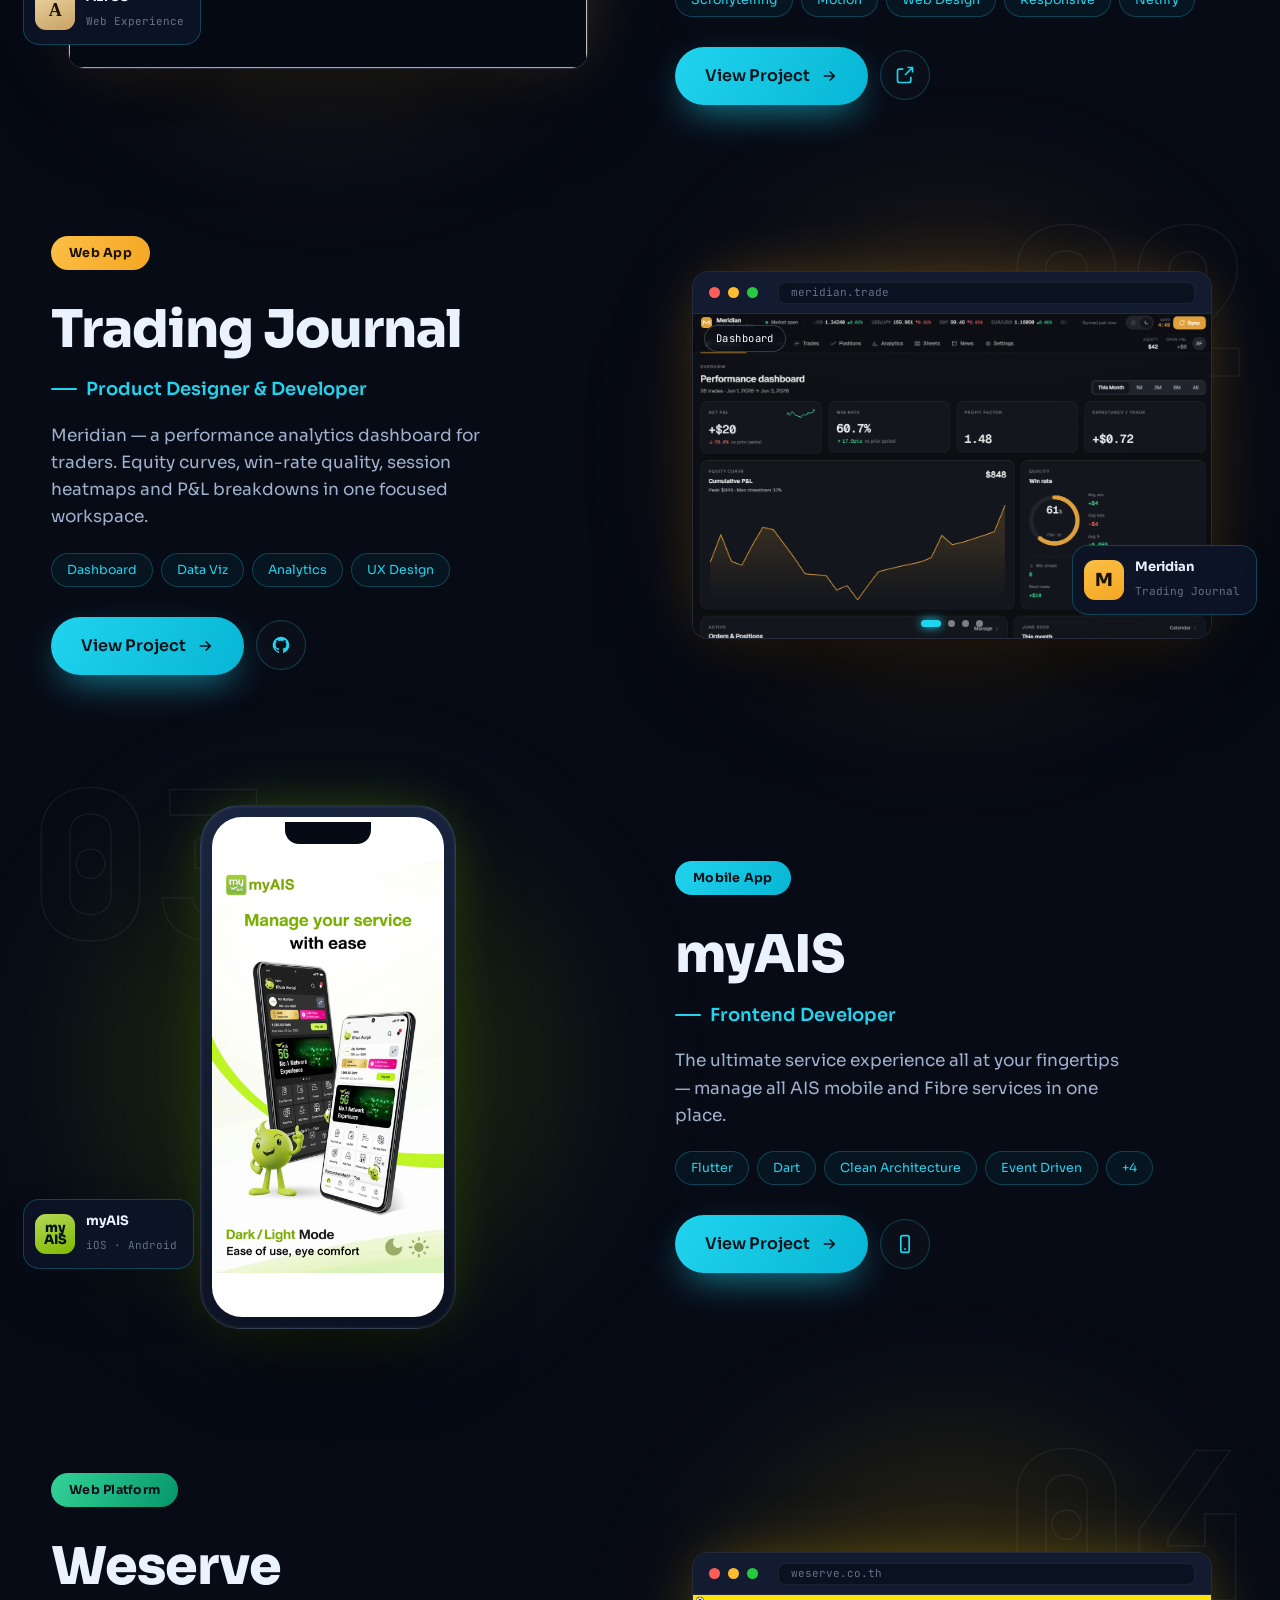
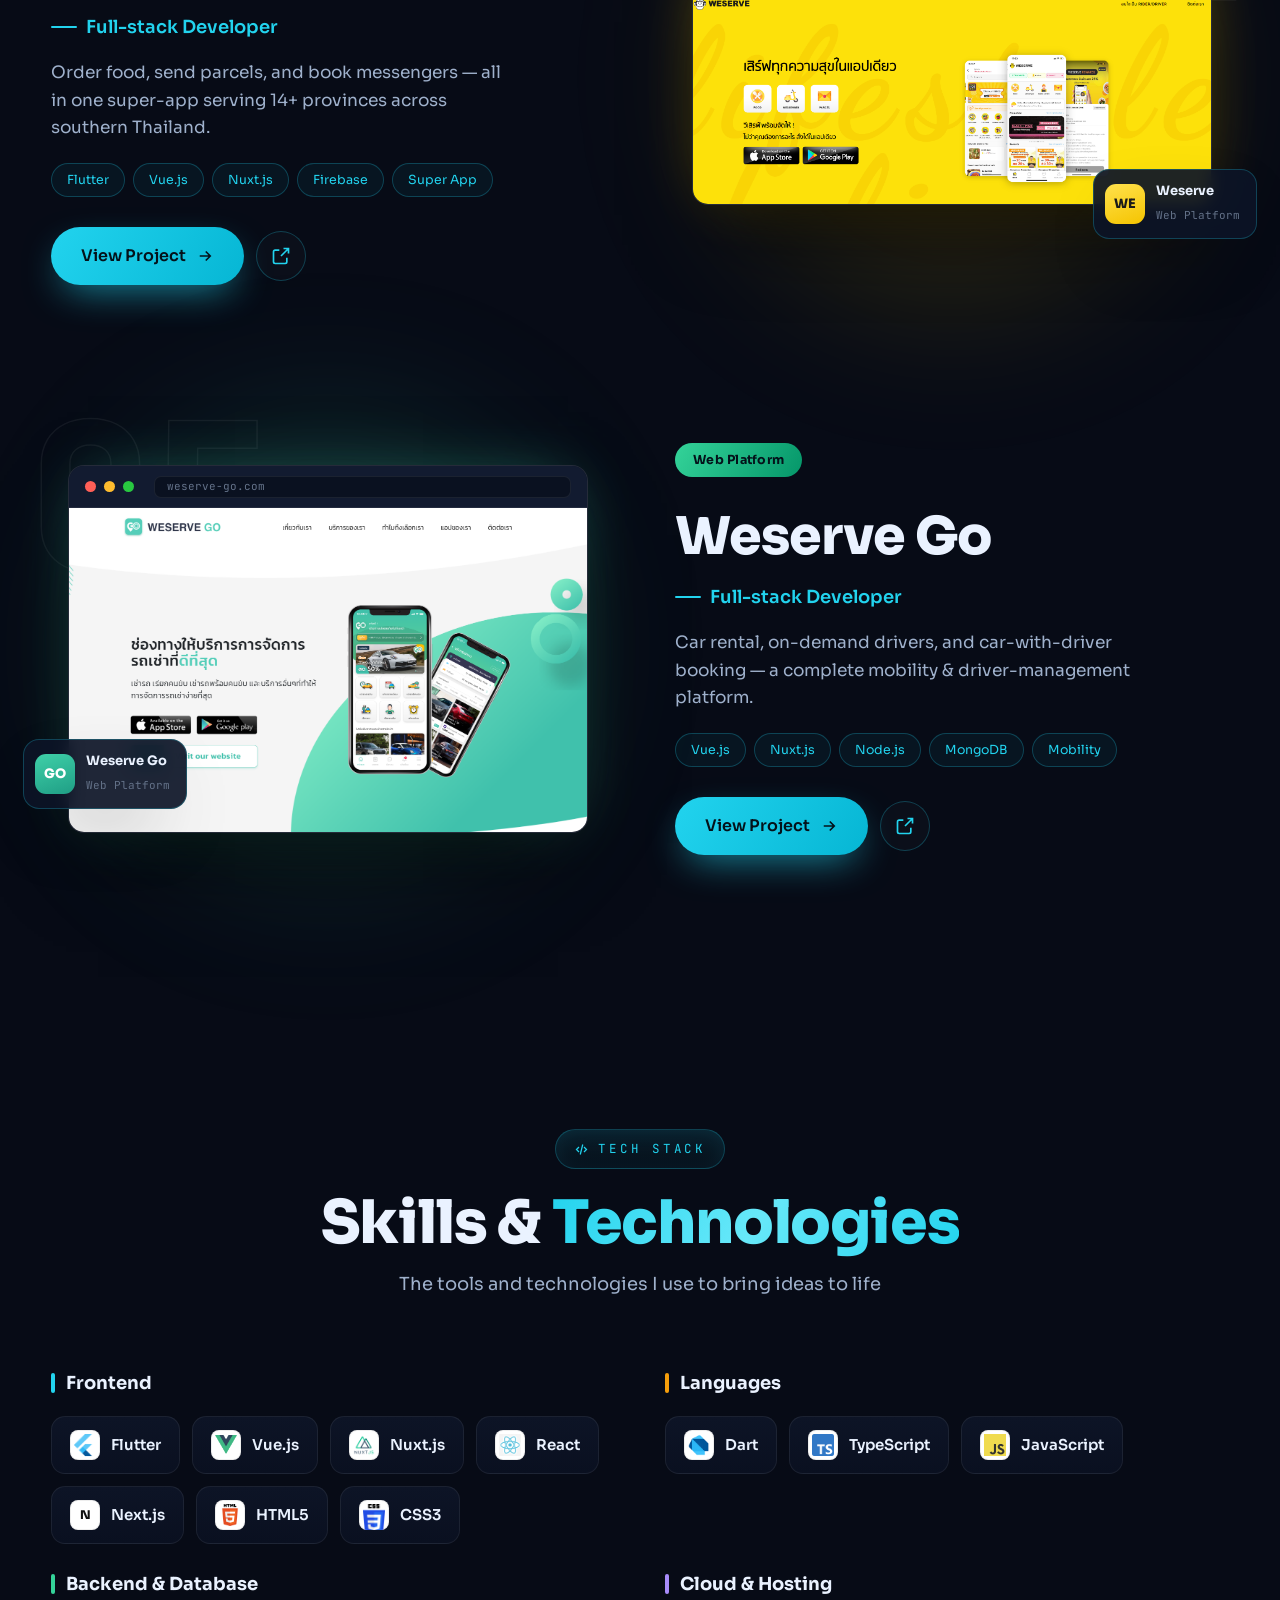
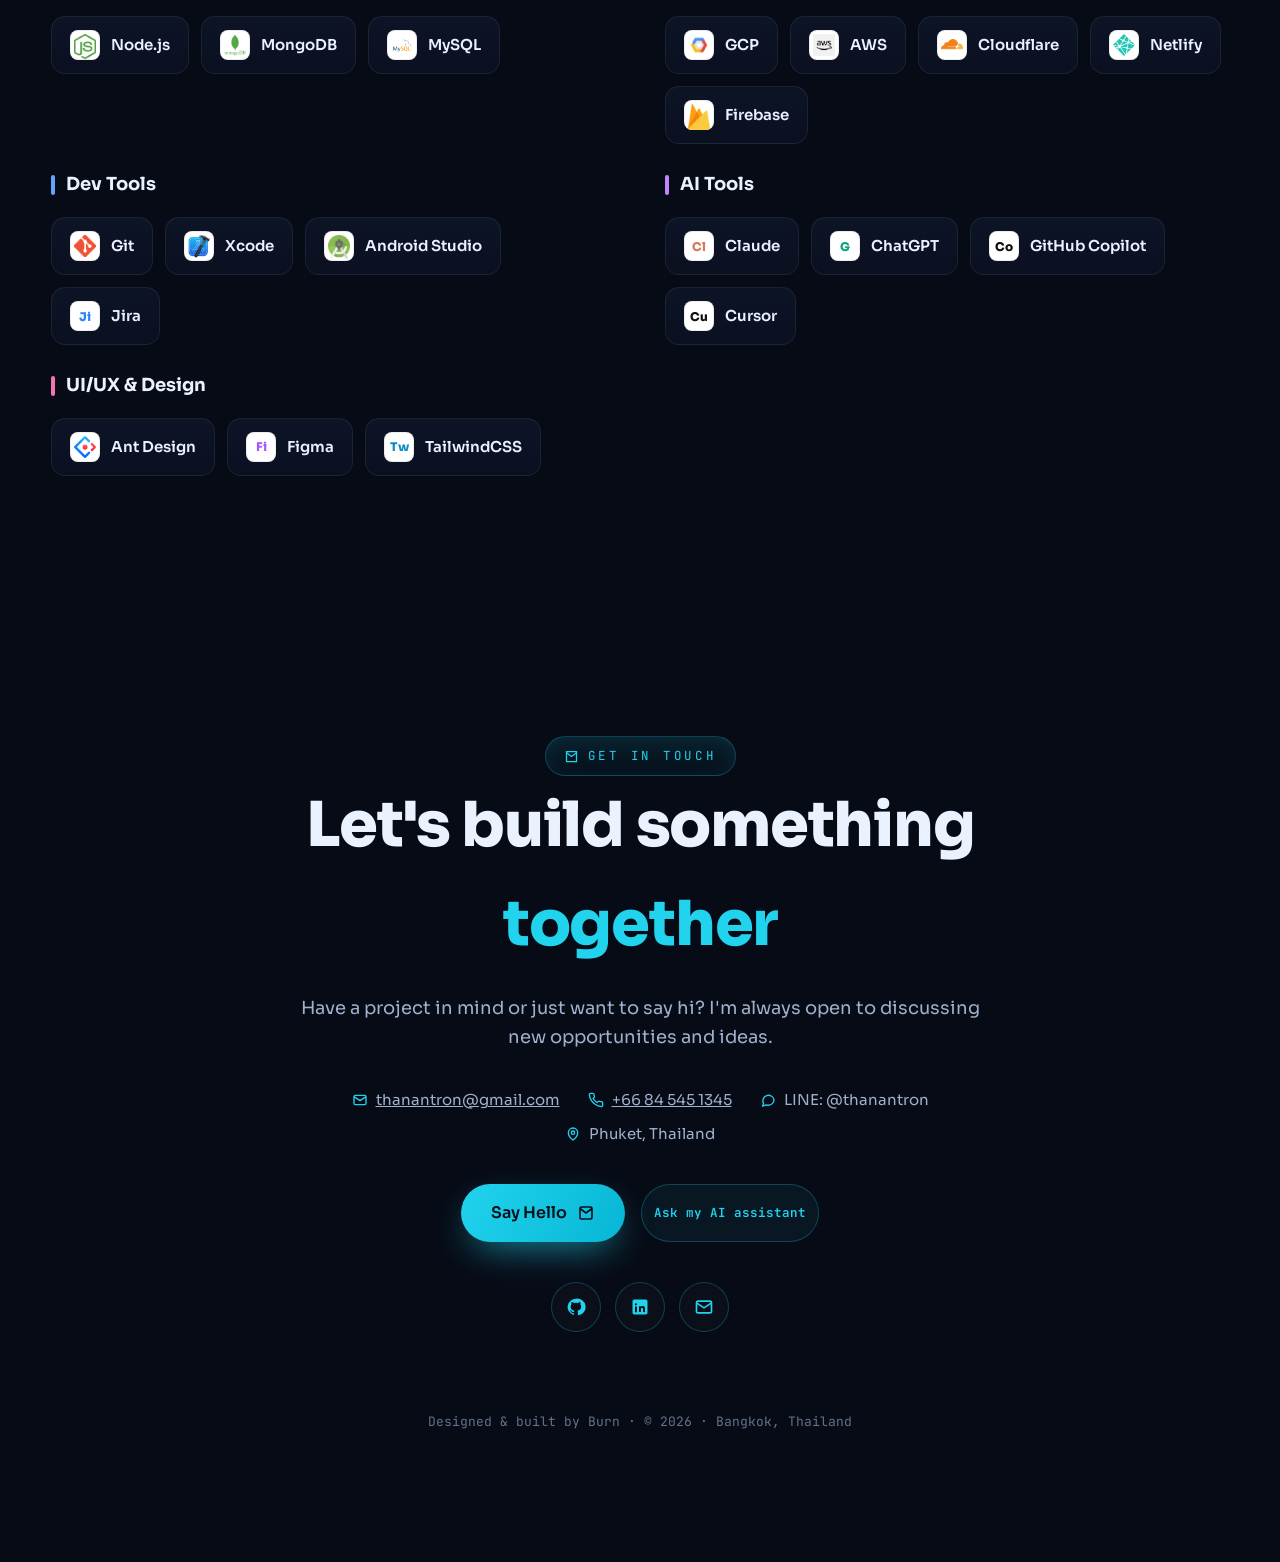
==== commit 080ac679: "Add circuit architecture hero background" ====
--- a/Burn Portfolio.html
+++ b/Burn Portfolio.html
@@ -31,6 +31,62 @@
 <div class="ambient"></div>
 <div class="grid-overlay"></div>
 <canvas id="stars"></canvas>
+<div class="cpu-bg" aria-hidden="true">
+  <svg viewBox="0 0 200 100" preserveAspectRatio="xMidYMid slice">
+    <defs>
+      <filter id="cpu-bg-glow" x="-60%" y="-60%" width="220%" height="220%">
+        <feGaussianBlur stdDeviation="2.2" result="blur" />
+        <feMerge>
+          <feMergeNode in="blur" />
+          <feMergeNode in="SourceGraphic" />
+        </feMerge>
+      </filter>
+      <radialGradient id="cpu-bg-pulse">
+        <stop offset="0%" stop-color="#e0fbff" stop-opacity=".9" />
+        <stop offset="38%" stop-color="#22d3ee" stop-opacity=".75" />
+        <stop offset="100%" stop-color="#22d3ee" stop-opacity="0" />
+      </radialGradient>
+      <linearGradient id="cpu-core-fill" x1="0" y1="0" x2="1" y2="1">
+        <stop offset="0%" stop-color="#112033" />
+        <stop offset="100%" stop-color="#07111f" />
+      </linearGradient>
+    </defs>
+    <g class="cpu-lines" fill="none" stroke="currentColor" stroke-width=".32" pathLength="100">
+      <path d="M 10 20 h 79.5 q 5 0 5 5 v 30" />
+      <path d="M 180 10 h -69.7 q -5 0 -5 5 v 30" />
+      <path d="M 130 20 v 21.8 q 0 5 -5 5 h -10" />
+      <path d="M 170 80 v -21.8 q 0 -5 -5 -5 h -50" />
+      <path d="M 135 65 h 15 q 5 0 5 5 v 10 q 0 5 -5 5 h -39.8 q -5 0 -5 -5 v -20" />
+      <path d="M 94.8 95 v -36" />
+      <path d="M 88 88 v -15 q 0 -5 -5 -5 h -10 q -5 0 -5 -5 v -5 q 0 -5 5 -5 h 14" />
+      <path d="M 30 30 h 25 q 5 0 5 5 v 6.5 q 0 5 5 5 h 20" />
+    </g>
+    <g class="cpu-traces" filter="url(#cpu-bg-glow)">
+      <circle class="cpu-trace cpu-line-1" r="7" fill="url(#cpu-bg-pulse)" />
+      <circle class="cpu-trace cpu-line-2" r="7" fill="url(#cpu-bg-pulse)" />
+      <circle class="cpu-trace cpu-line-3" r="7" fill="url(#cpu-bg-pulse)" />
+      <circle class="cpu-trace cpu-line-4" r="7" fill="url(#cpu-bg-pulse)" />
+      <circle class="cpu-trace cpu-line-5" r="7" fill="url(#cpu-bg-pulse)" />
+      <circle class="cpu-trace cpu-line-6" r="7" fill="url(#cpu-bg-pulse)" />
+      <circle class="cpu-trace cpu-line-7" r="7" fill="url(#cpu-bg-pulse)" />
+      <circle class="cpu-trace cpu-line-8" r="7" fill="url(#cpu-bg-pulse)" />
+    </g>
+    <g class="cpu-core">
+      <g class="cpu-pins">
+        <rect x="93" y="37" width="2.5" height="5" rx=".7" />
+        <rect x="104" y="37" width="2.5" height="5" rx=".7" />
+        <rect x="114" y="44" width="2.5" height="5" rx=".7" transform="rotate(90 115.25 46.5)" />
+        <rect x="121" y="44" width="2.5" height="5" rx=".7" transform="rotate(90 122.25 46.5)" />
+        <rect x="94" y="18" width="2.5" height="5" rx=".7" transform="rotate(180 95.25 20.5)" />
+        <rect x="104" y="18" width="2.5" height="5" rx=".7" transform="rotate(180 105.25 20.5)" />
+        <rect x="80" y="46" width="2.5" height="5" rx=".7" transform="rotate(270 81.25 48.5)" />
+        <rect x="80" y="53" width="2.5" height="5" rx=".7" transform="rotate(270 81.25 55.5)" />
+      </g>
+      <rect x="85" y="40" width="30" height="20" rx="2" />
+      <text x="91.5" y="52.5">BURN</text>
+    </g>
+  </svg>
+</div>
 
 <!-- ============ TOP CONTROLS ============ -->
 <div class="topctl">
--- a/portfolio/styles.css
+++ b/portfolio/styles.css
@@ -84,6 +84,76 @@
 
 #stars { position: fixed; inset: 0; z-index: 0; pointer-events: none; }
 
+.cpu-bg {
+  position: fixed;
+  inset: auto -10vw 6vh auto;
+  width: min(980px, 84vw);
+  aspect-ratio: 2 / 1;
+  z-index: 0;
+  pointer-events: none;
+  color: rgba(34,211,238,.36);
+  opacity: .32;
+  filter: drop-shadow(0 0 26px rgba(34,211,238,.16));
+  transform: translate3d(calc(var(--bg-x) * -1.4), calc(var(--bg-y) * -1.2), 0) rotate(-7deg);
+  transform-origin: 70% 50%;
+  mix-blend-mode: screen;
+}
+.cpu-bg::before {
+  content: "";
+  position: absolute;
+  inset: 20% 24%;
+  border-radius: 50%;
+  background: radial-gradient(circle, rgba(34,211,238,.16), transparent 68%);
+  filter: blur(20px);
+}
+.cpu-bg svg { position: relative; width: 100%; height: 100%; display: block; }
+.cpu-lines path {
+  stroke-dasharray: 2 8;
+  stroke-linecap: round;
+  opacity: .72;
+  animation: cpuLineDrift 18s linear infinite;
+}
+.cpu-lines path:nth-child(even) { animation-direction: reverse; opacity: .46; }
+.cpu-trace {
+  offset-anchor: 10px 0;
+  animation: cpuTraceFlow 6s cubic-bezier(.75,-.01,0,.99) infinite;
+  opacity: .74;
+}
+.cpu-line-1 { offset-path: path("M 10 20 h 79.5 q 5 0 5 5 v 30"); animation-delay: .4s; animation-duration: 5.2s; }
+.cpu-line-2 { offset-path: path("M 180 10 h -69.7 q -5 0 -5 5 v 30"); animation-delay: 2.3s; animation-duration: 4.6s; }
+.cpu-line-3 { offset-path: path("M 130 20 v 21.8 q 0 5 -5 5 h -10"); animation-delay: 1.4s; animation-duration: 5.8s; }
+.cpu-line-4 { offset-path: path("M 170 80 v -21.8 q 0 -5 -5 -5 h -50"); animation-delay: 3.2s; animation-duration: 5s; }
+.cpu-line-5 { offset-path: path("M 135 65 h 15 q 5 0 5 5 v 10 q 0 5 -5 5 h -39.8 q -5 0 -5 -5 v -20"); animation-delay: 4.1s; animation-duration: 6.4s; }
+.cpu-line-6 { offset-path: path("M 94.8 95 v -36"); animation-delay: 2.8s; animation-duration: 5.5s; }
+.cpu-line-7 { offset-path: path("M 88 88 v -15 q 0 -5 -5 -5 h -10 q -5 0 -5 -5 v -5 q 0 -5 5 -5 h 14"); animation-delay: 1.9s; animation-duration: 4.8s; }
+.cpu-line-8 { offset-path: path("M 30 30 h 25 q 5 0 5 5 v 6.5 q 0 5 5 5 h 20"); animation-delay: 3.6s; animation-duration: 5.3s; }
+.cpu-core rect:first-of-type,
+.cpu-pins rect {
+  fill: rgba(34,211,238,.22);
+}
+.cpu-core > rect {
+  fill: url(#cpu-core-fill);
+  stroke: rgba(34,211,238,.42);
+  stroke-width: .45;
+  filter: drop-shadow(0 0 7px rgba(34,211,238,.38));
+}
+.cpu-core text {
+  font-family: var(--mono);
+  font-size: 6px;
+  font-weight: 700;
+  letter-spacing: .08em;
+  fill: rgba(234,242,255,.82);
+}
+@keyframes cpuTraceFlow {
+  0% { offset-distance: 0%; opacity: 0; }
+  12% { opacity: .78; }
+  82% { opacity: .72; }
+  100% { offset-distance: 100%; opacity: 0; }
+}
+@keyframes cpuLineDrift {
+  to { stroke-dashoffset: -120; }
+}
+
 main { position: relative; z-index: 1; }
 
 .wrap { width: min(var(--maxw), 92vw); margin-inline: auto; }
@@ -127,9 +197,10 @@
 .reveal.left.in, .reveal.right.in { transform: none; }
 @media (prefers-reduced-motion: reduce) {
   .reveal { opacity: 1 !important; transform: none !important; }
-  body::before, .ambient, .grid-overlay { transform: none !important; transition: none !important; }
+  body::before, .ambient, .grid-overlay, .cpu-bg { transform: none !important; transition: none !important; }
   .stat::after, .tl-card::after, .tech-pill::after, .edu-card::after { display: none; }
   .avail, .avail::before, .avail-dot::after { animation: none !important; }
+  .cpu-lines path, .cpu-trace { animation: none !important; }
 }
 
 /* ============================================================
@@ -627,6 +698,7 @@
   .avatar { width: 250px; height: 250px; }
   .orbit-ring.r1 { width: 330px; height: 330px; }
   .orbit-ring.r2 { width: 290px; height: 290px; }
+  .cpu-bg { width: 620px; max-width: none; right: -300px; bottom: 18vh; opacity: .18; }
   .dock { gap: 2px; padding: 7px; }
   .dock a { width: 40px; height: 40px; }
   .avail { right: 50%; bottom: 7%; translate: 50% 0; min-width: 172px; }
@@ -664,6 +736,12 @@
     linear-gradient(rgba(20,40,70,.045) 1px, transparent 1px),
     linear-gradient(90deg, rgba(20,40,70,.045) 1px, transparent 1px);
 }
+html[data-theme="light"] .cpu-bg {
+  color: rgba(8,145,178,.32);
+  opacity: .24;
+  filter: drop-shadow(0 0 22px rgba(8,145,178,.12));
+  mix-blend-mode: multiply;
+}
 html[data-theme="light"] .ambient {
   background:
     radial-gradient(60vw 60vw at 78% 8%,  rgba(8,145,178,.10), transparent 60%),
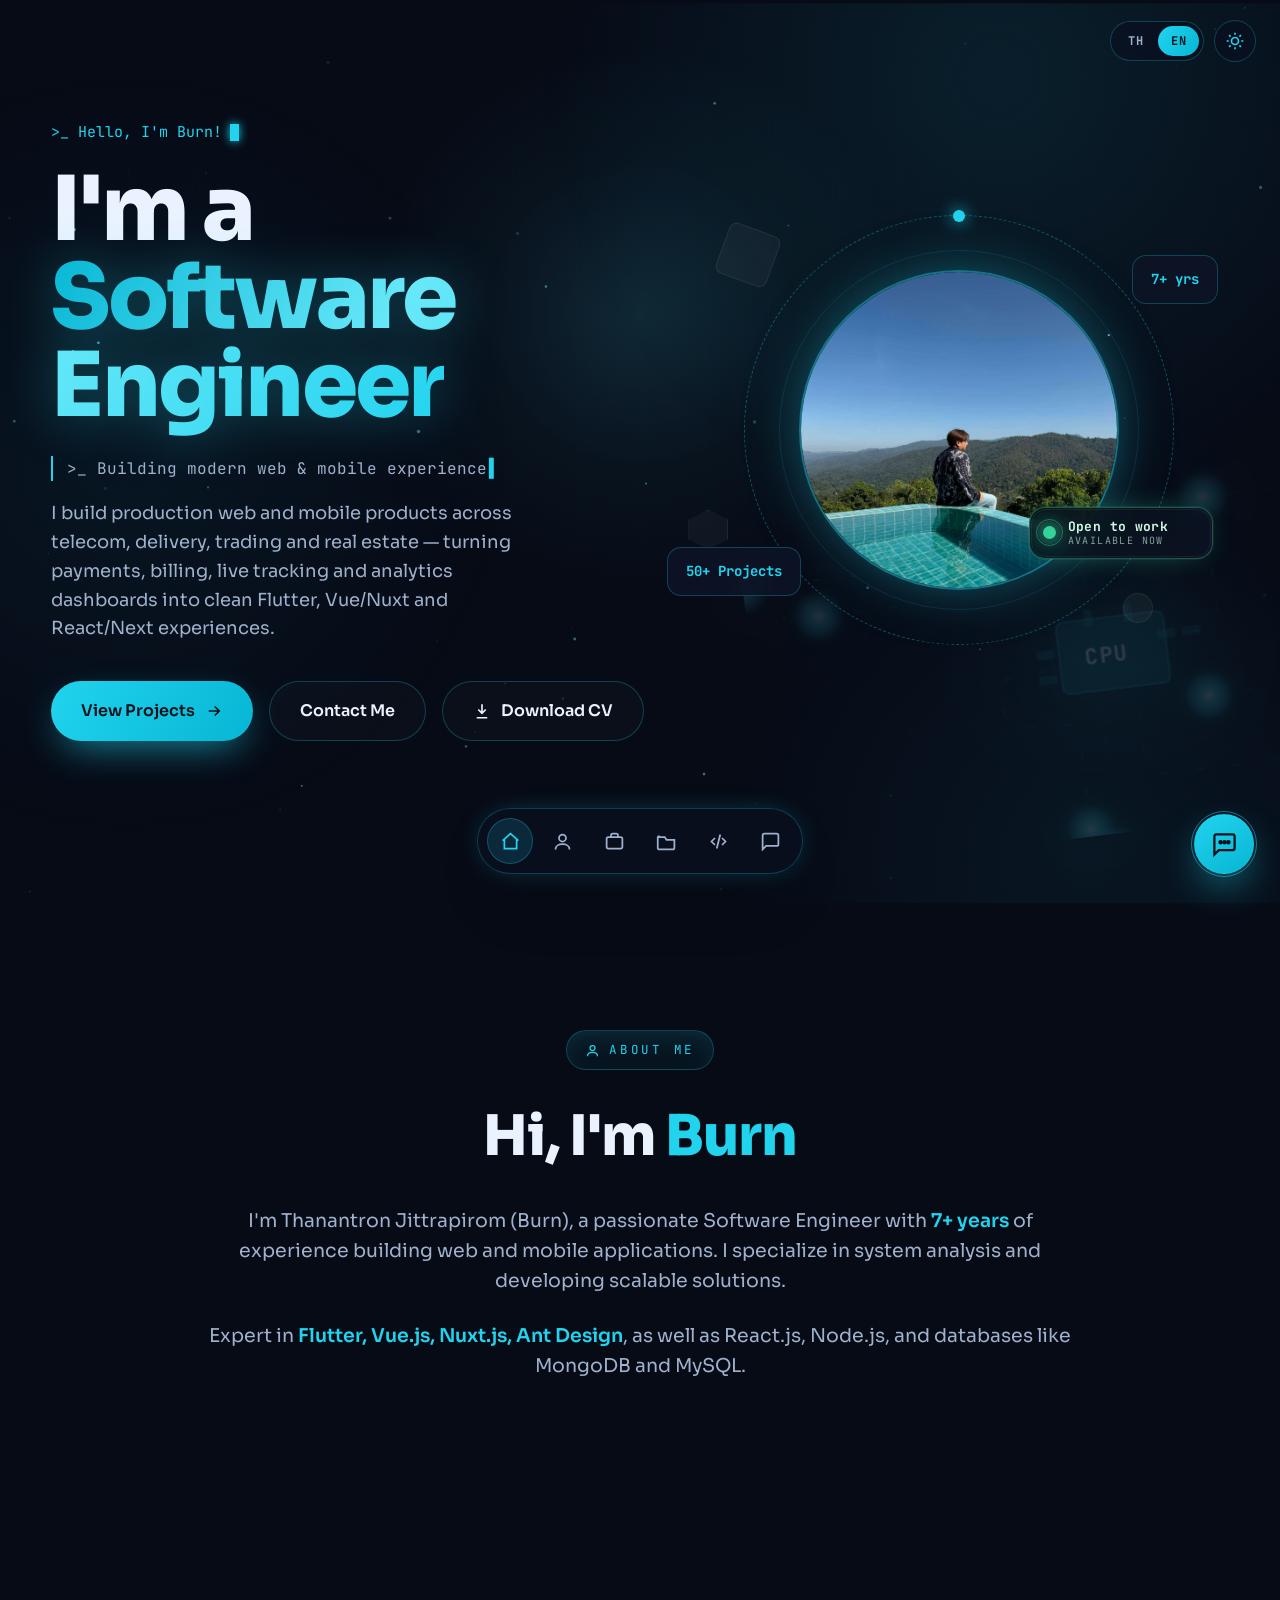
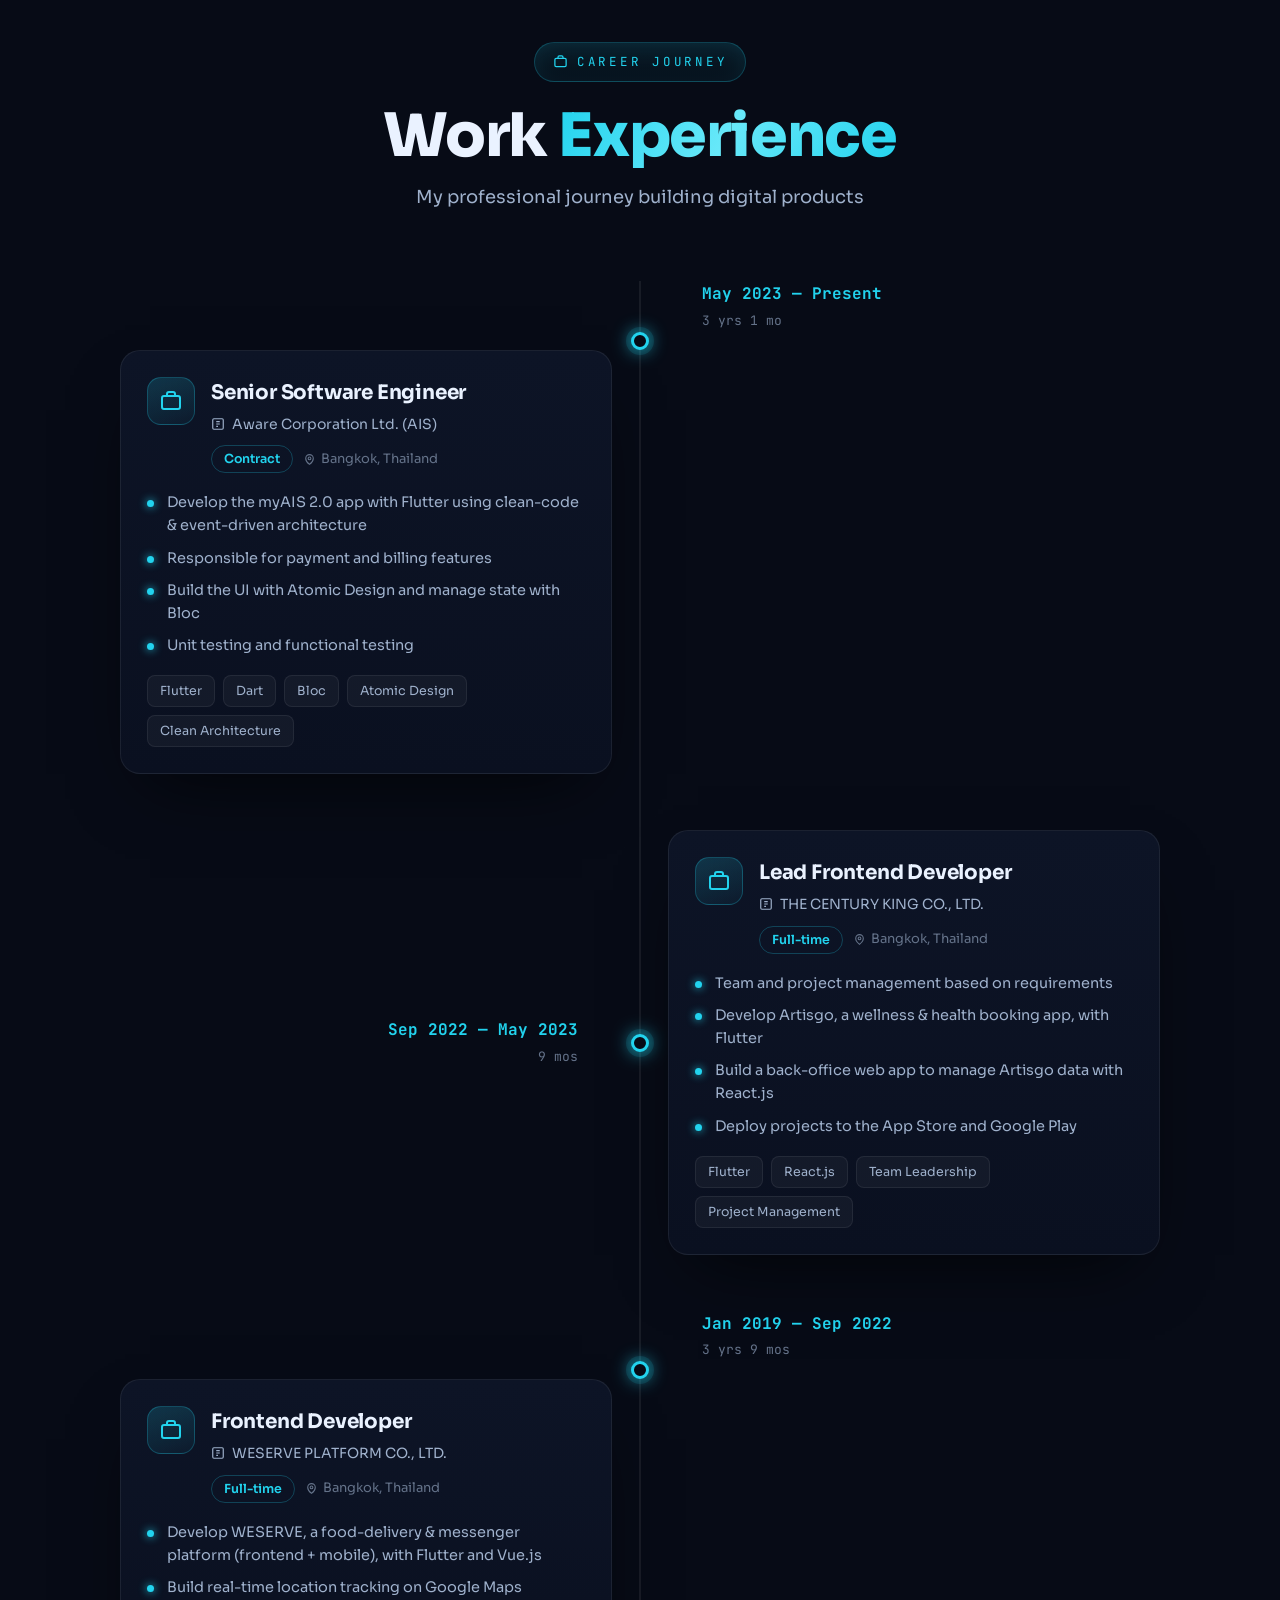
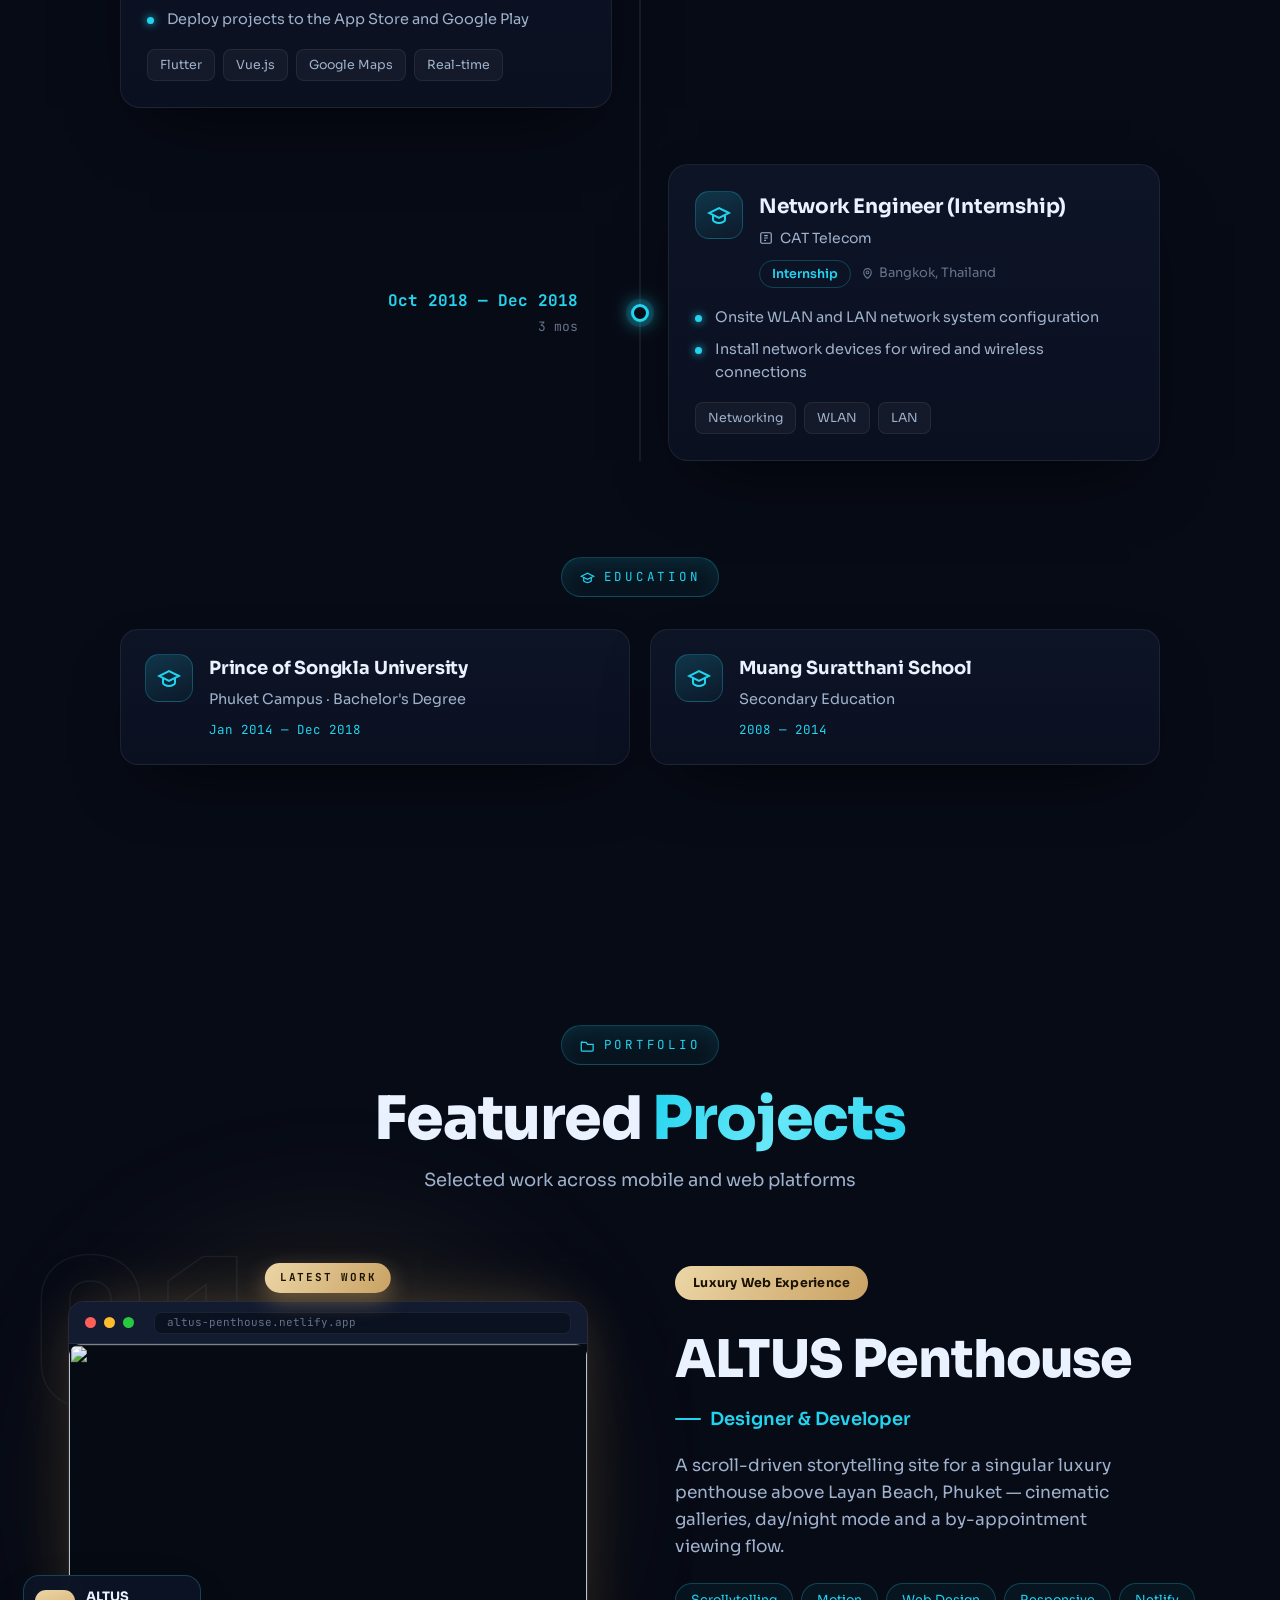
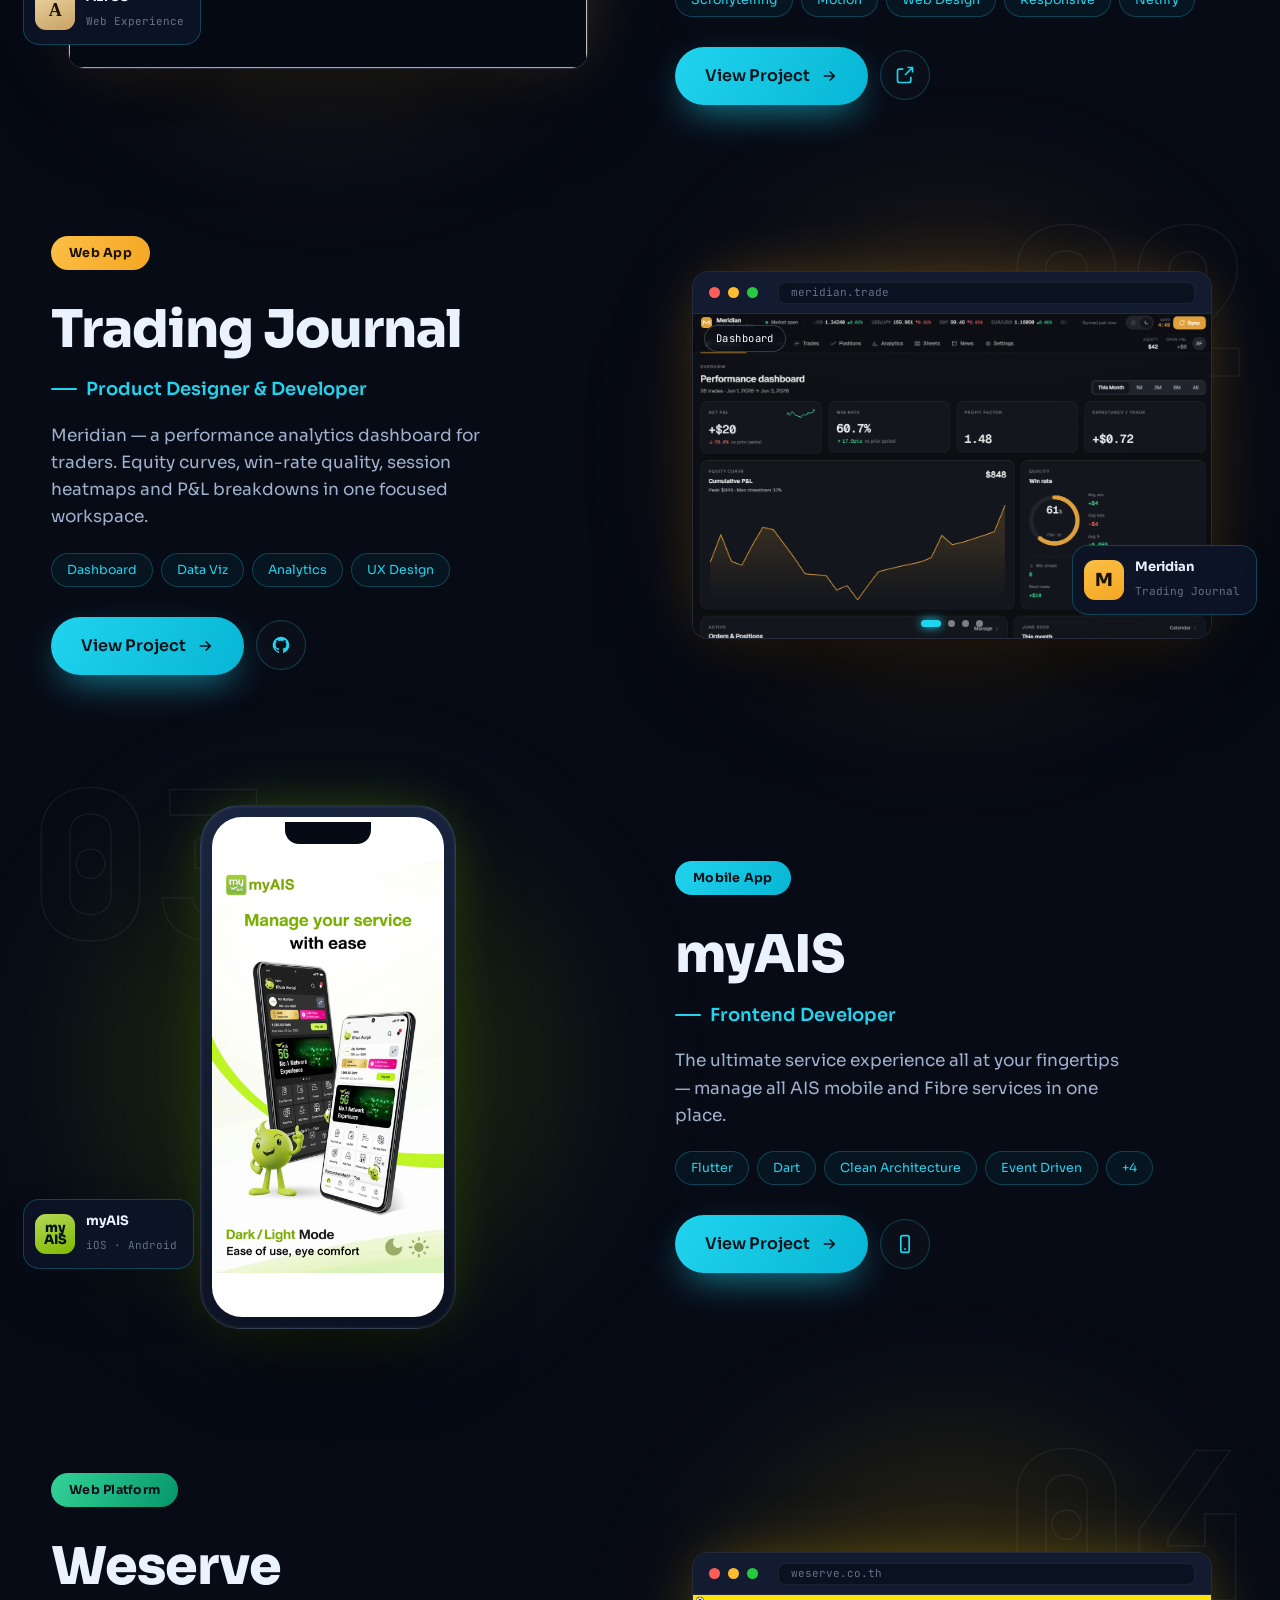
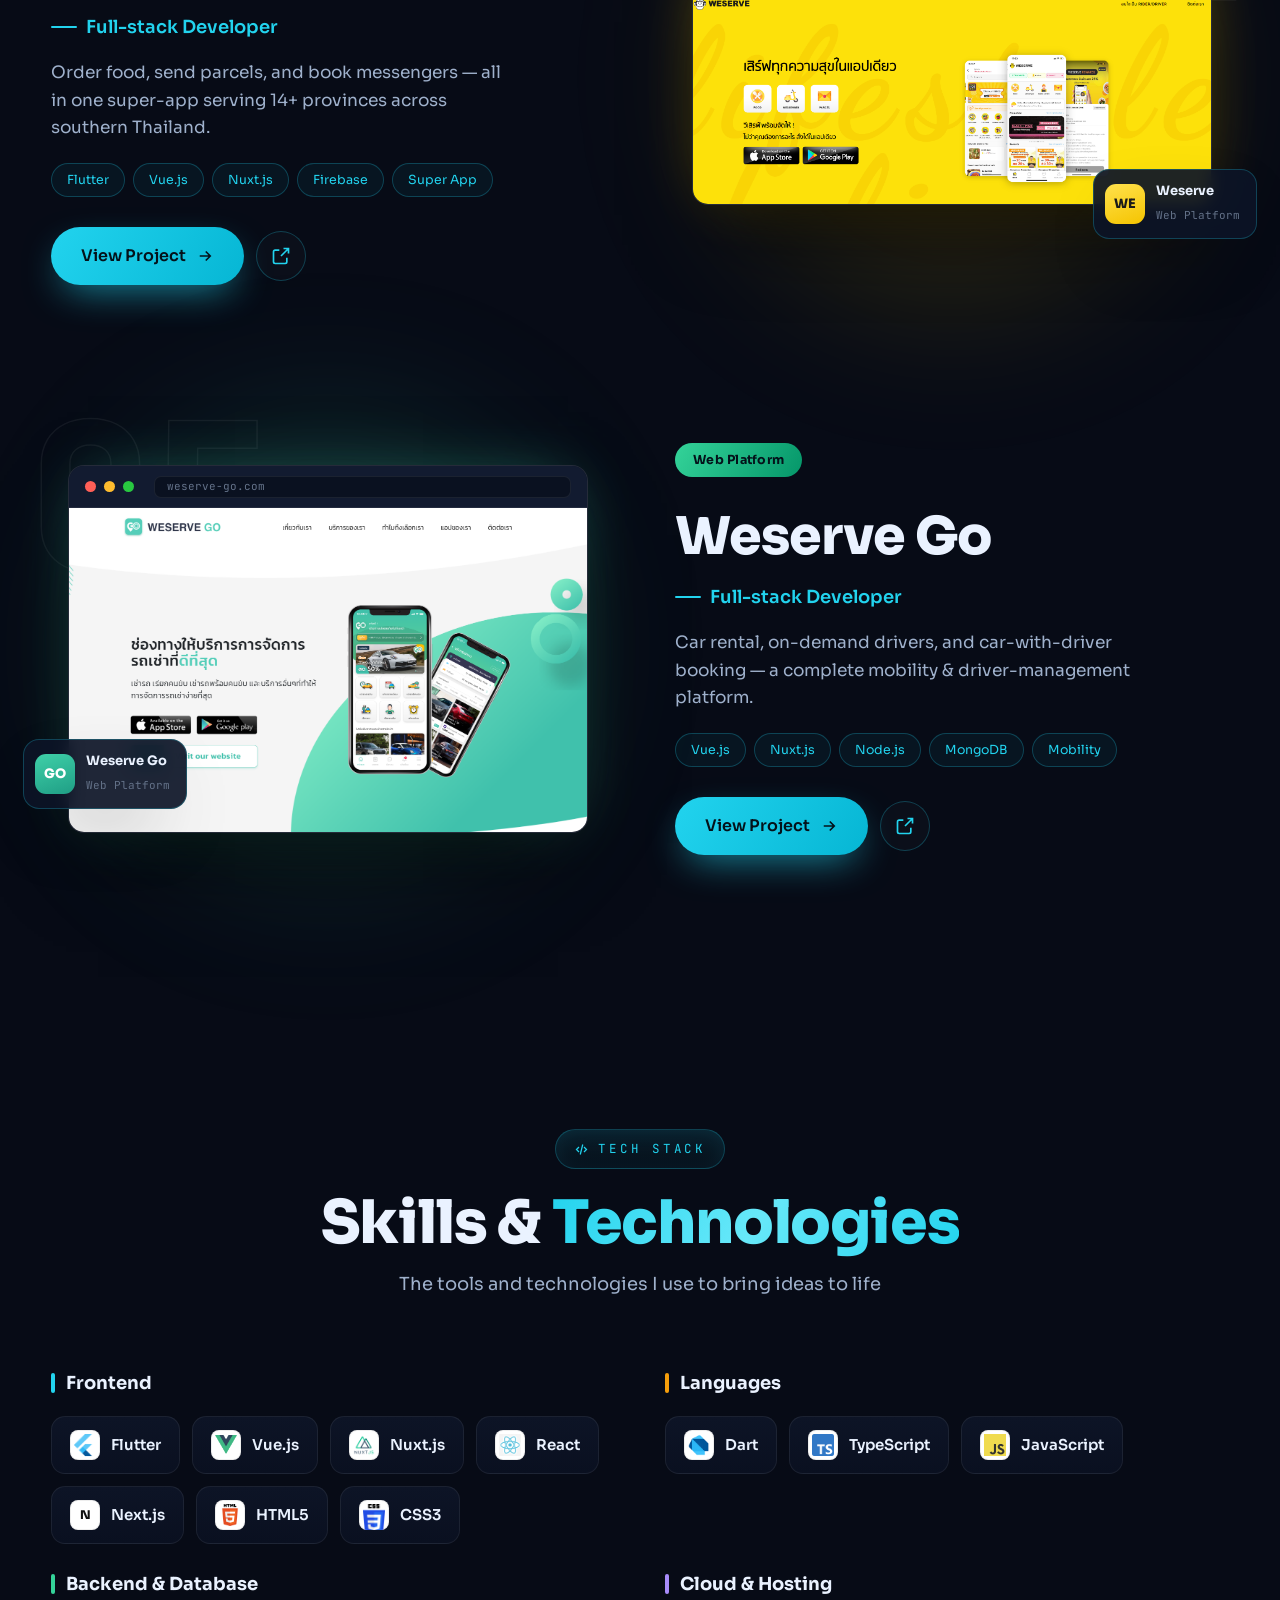
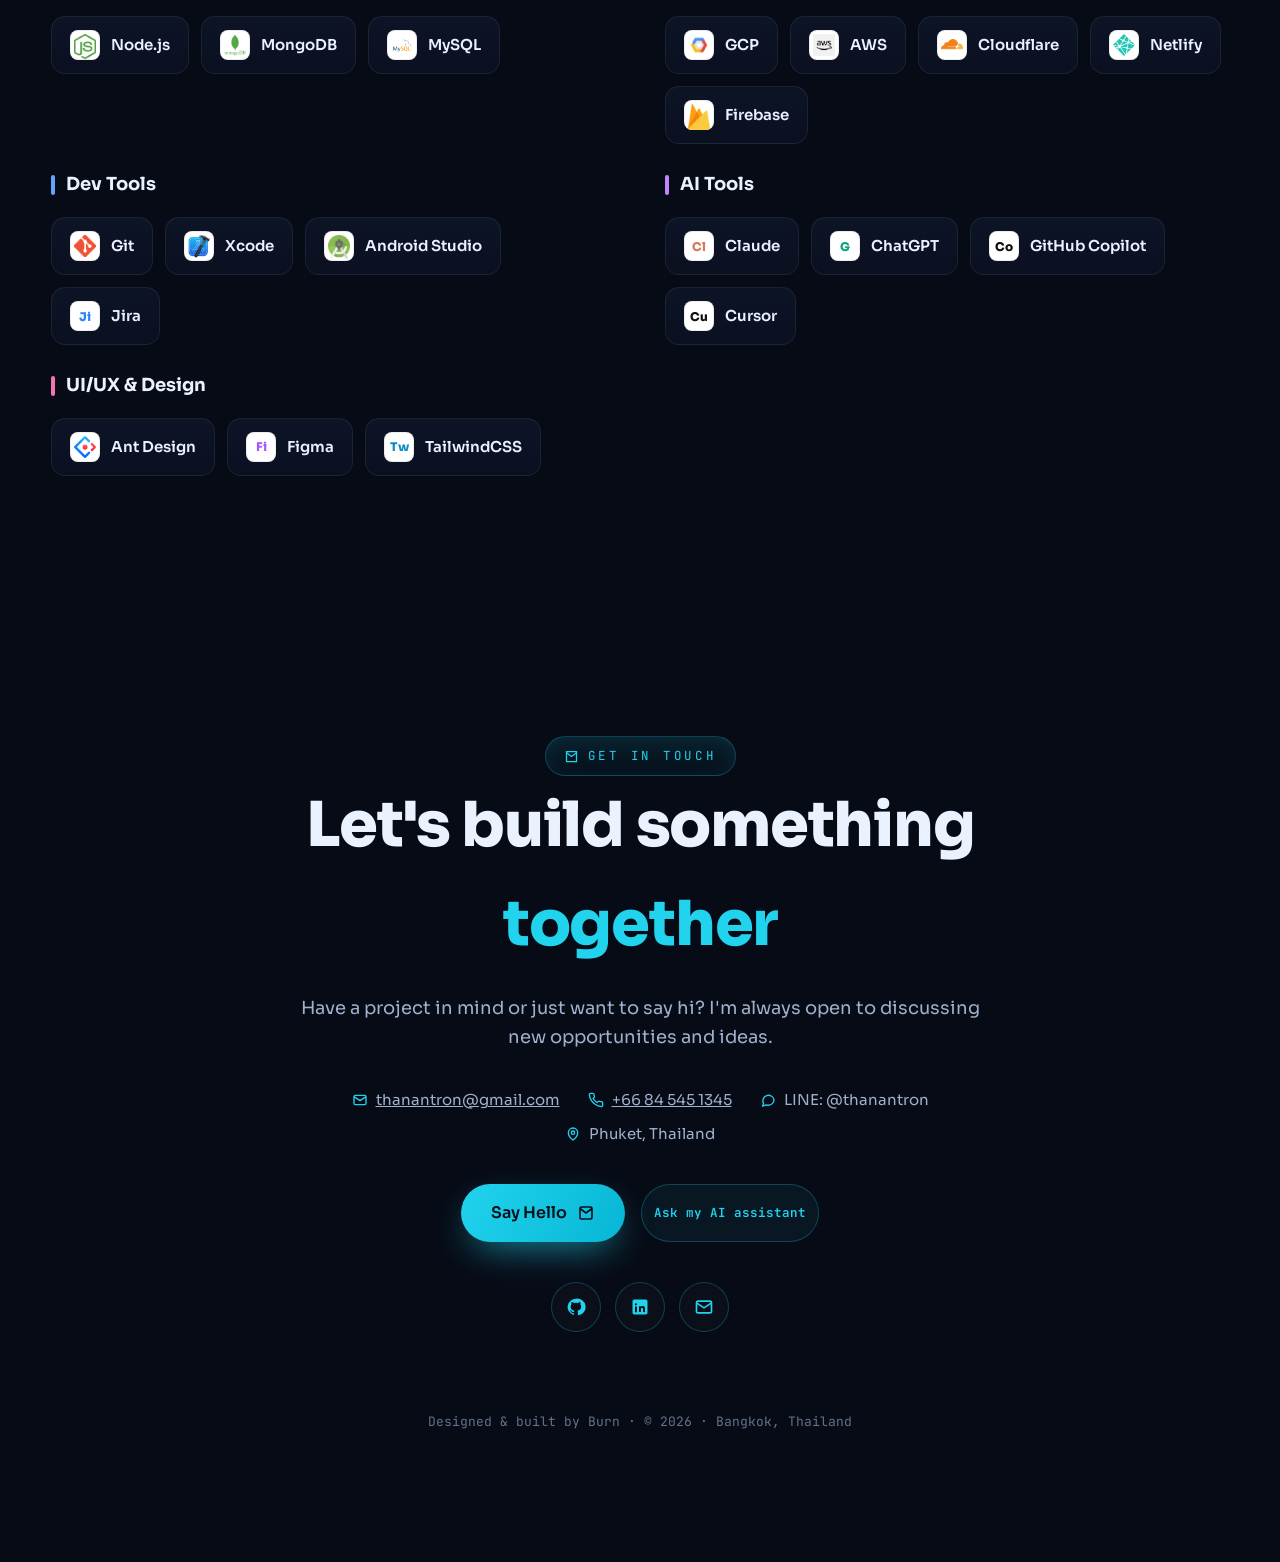
==== commit 357bfe1d: "Tune CPU background scale" ====
--- a/Burn Portfolio.html
+++ b/Burn Portfolio.html
@@ -83,7 +83,7 @@
         <rect x="80" y="53" width="2.5" height="5" rx=".7" transform="rotate(270 81.25 55.5)" />
       </g>
       <rect x="85" y="40" width="30" height="20" rx="2" />
-      <text x="91.5" y="52.5">BURN</text>
+      <text x="92" y="52.5">CPU</text>
     </g>
   </svg>
 </div>
--- a/portfolio/styles.css
+++ b/portfolio/styles.css
@@ -86,14 +86,14 @@
 
 .cpu-bg {
   position: fixed;
-  inset: auto -10vw 6vh auto;
-  width: min(980px, 84vw);
+  inset: auto -15vw 9vh auto;
+  width: min(720px, 68vw);
   aspect-ratio: 2 / 1;
   z-index: 0;
   pointer-events: none;
   color: rgba(34,211,238,.36);
-  opacity: .32;
-  filter: drop-shadow(0 0 26px rgba(34,211,238,.16));
+  opacity: .22;
+  filter: drop-shadow(0 0 22px rgba(34,211,238,.12));
   transform: translate3d(calc(var(--bg-x) * -1.4), calc(var(--bg-y) * -1.2), 0) rotate(-7deg);
   transform-origin: 70% 50%;
   mix-blend-mode: screen;
@@ -110,14 +110,14 @@
 .cpu-lines path {
   stroke-dasharray: 2 8;
   stroke-linecap: round;
-  opacity: .72;
+  opacity: .58;
   animation: cpuLineDrift 18s linear infinite;
 }
-.cpu-lines path:nth-child(even) { animation-direction: reverse; opacity: .46; }
+.cpu-lines path:nth-child(even) { animation-direction: reverse; opacity: .34; }
 .cpu-trace {
   offset-anchor: 10px 0;
   animation: cpuTraceFlow 6s cubic-bezier(.75,-.01,0,.99) infinite;
-  opacity: .74;
+  opacity: .58;
 }
 .cpu-line-1 { offset-path: path("M 10 20 h 79.5 q 5 0 5 5 v 30"); animation-delay: .4s; animation-duration: 5.2s; }
 .cpu-line-2 { offset-path: path("M 180 10 h -69.7 q -5 0 -5 5 v 30"); animation-delay: 2.3s; animation-duration: 4.6s; }
@@ -135,7 +135,7 @@
   fill: url(#cpu-core-fill);
   stroke: rgba(34,211,238,.42);
   stroke-width: .45;
-  filter: drop-shadow(0 0 7px rgba(34,211,238,.38));
+  filter: drop-shadow(0 0 5px rgba(34,211,238,.30));
 }
 .cpu-core text {
   font-family: var(--mono);
@@ -698,7 +698,7 @@
   .avatar { width: 250px; height: 250px; }
   .orbit-ring.r1 { width: 330px; height: 330px; }
   .orbit-ring.r2 { width: 290px; height: 290px; }
-  .cpu-bg { width: 620px; max-width: none; right: -300px; bottom: 18vh; opacity: .18; }
+  .cpu-bg { width: 440px; max-width: none; right: -250px; bottom: 20vh; opacity: .13; }
   .dock { gap: 2px; padding: 7px; }
   .dock a { width: 40px; height: 40px; }
   .avail { right: 50%; bottom: 7%; translate: 50% 0; min-width: 172px; }
@@ -738,7 +738,7 @@
 }
 html[data-theme="light"] .cpu-bg {
   color: rgba(8,145,178,.32);
-  opacity: .24;
+  opacity: .16;
   filter: drop-shadow(0 0 22px rgba(8,145,178,.12));
   mix-blend-mode: multiply;
 }
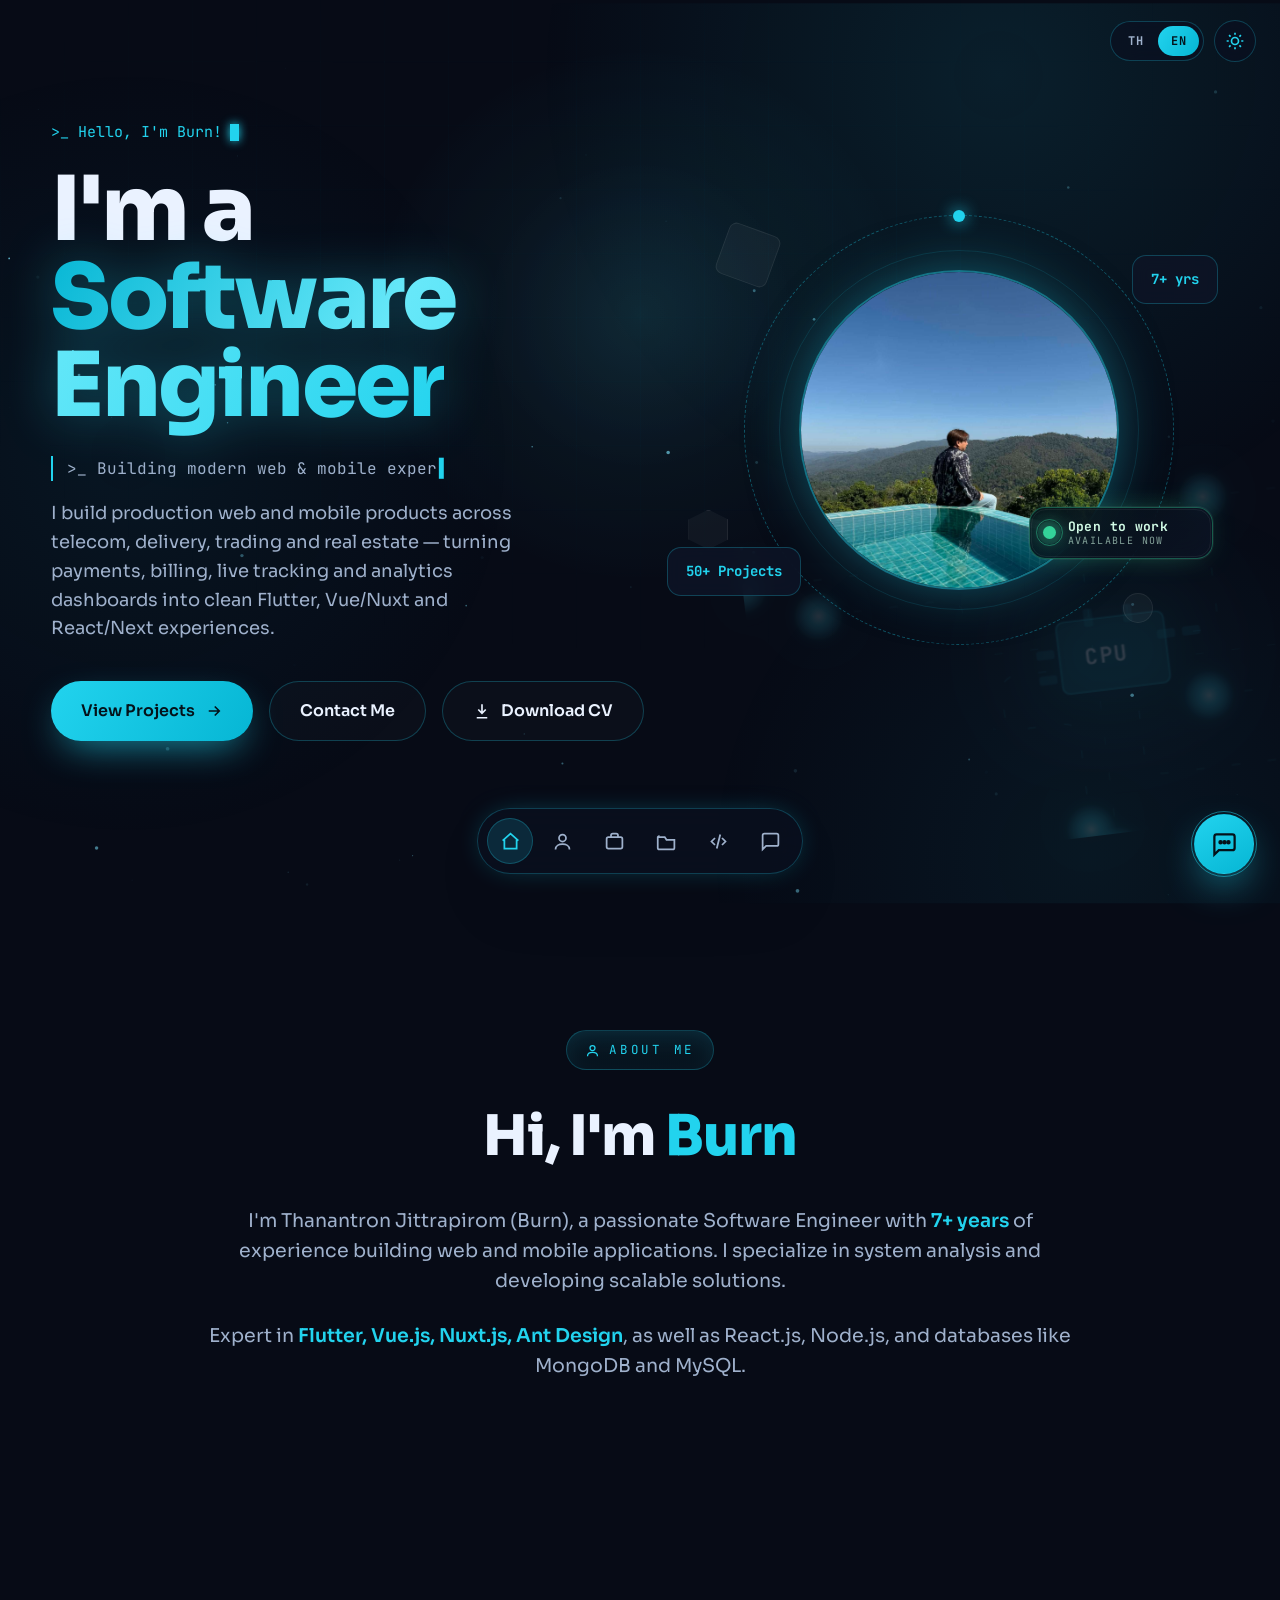
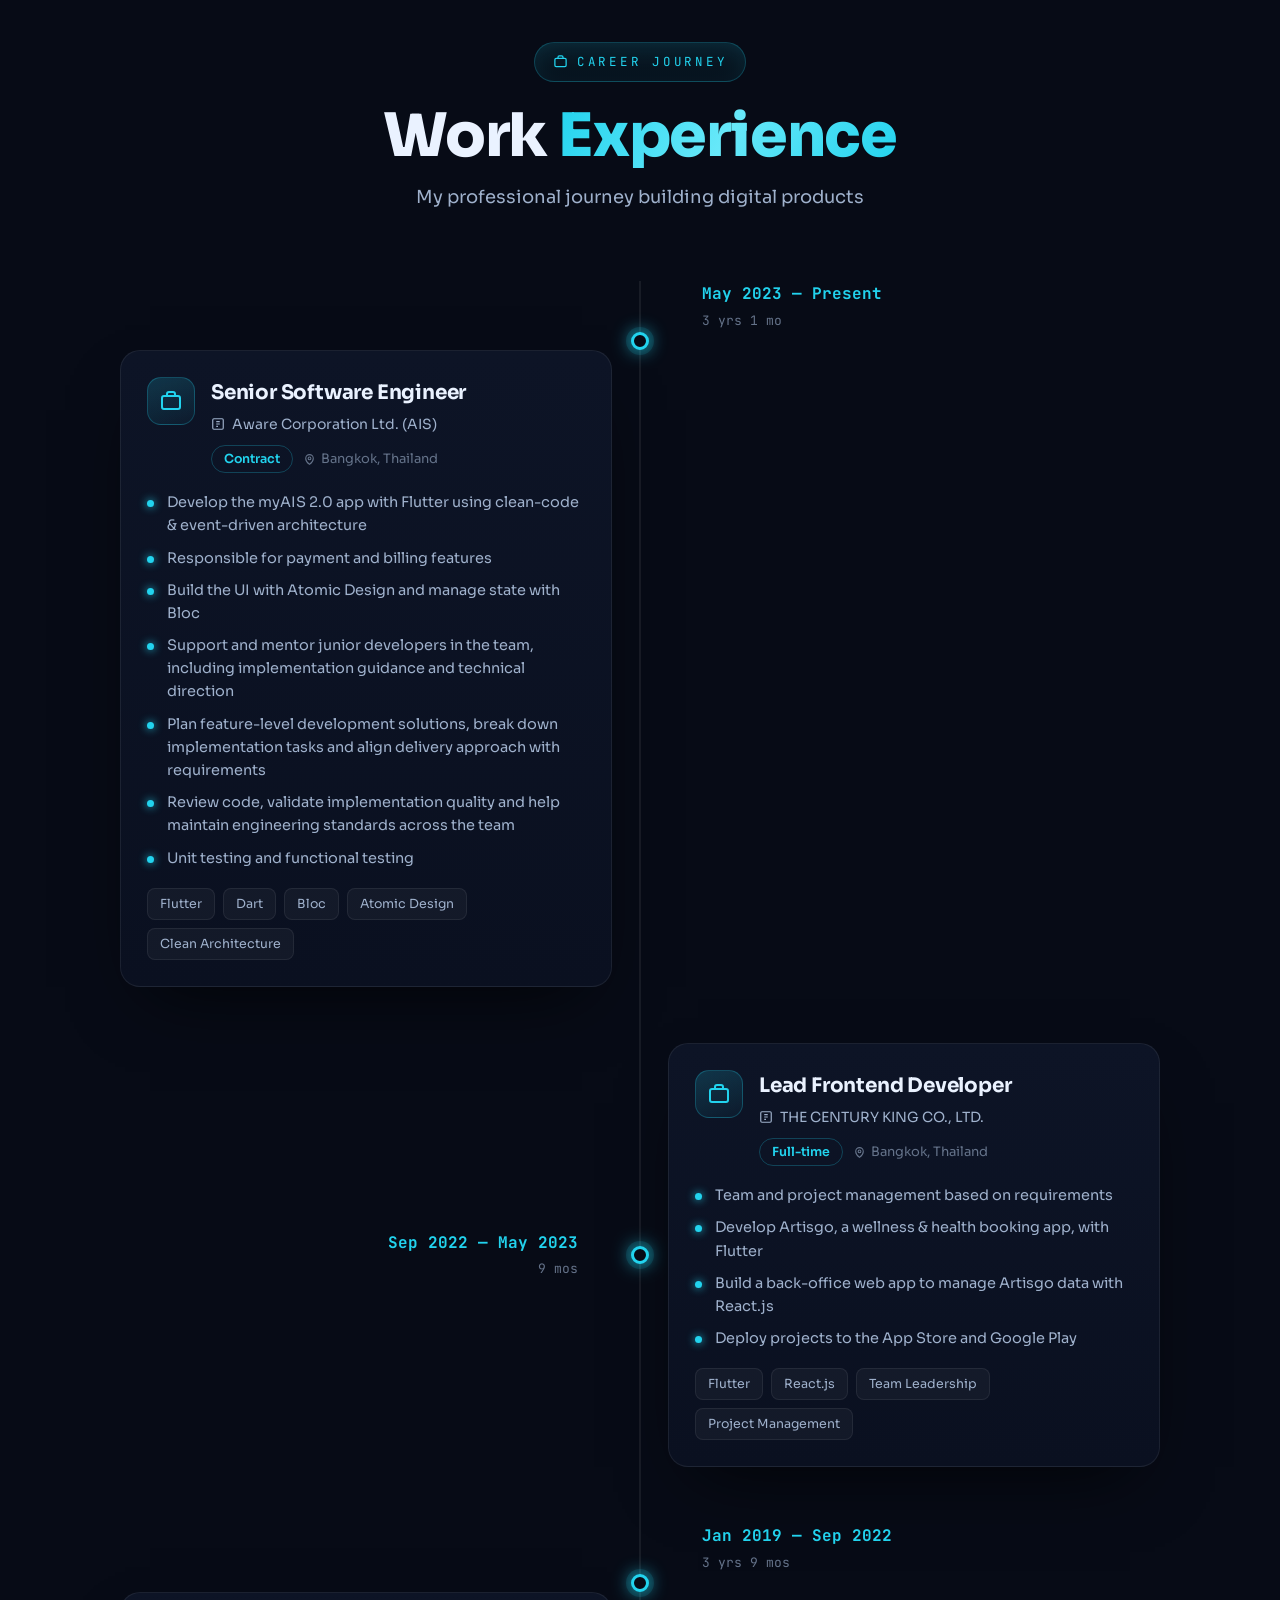
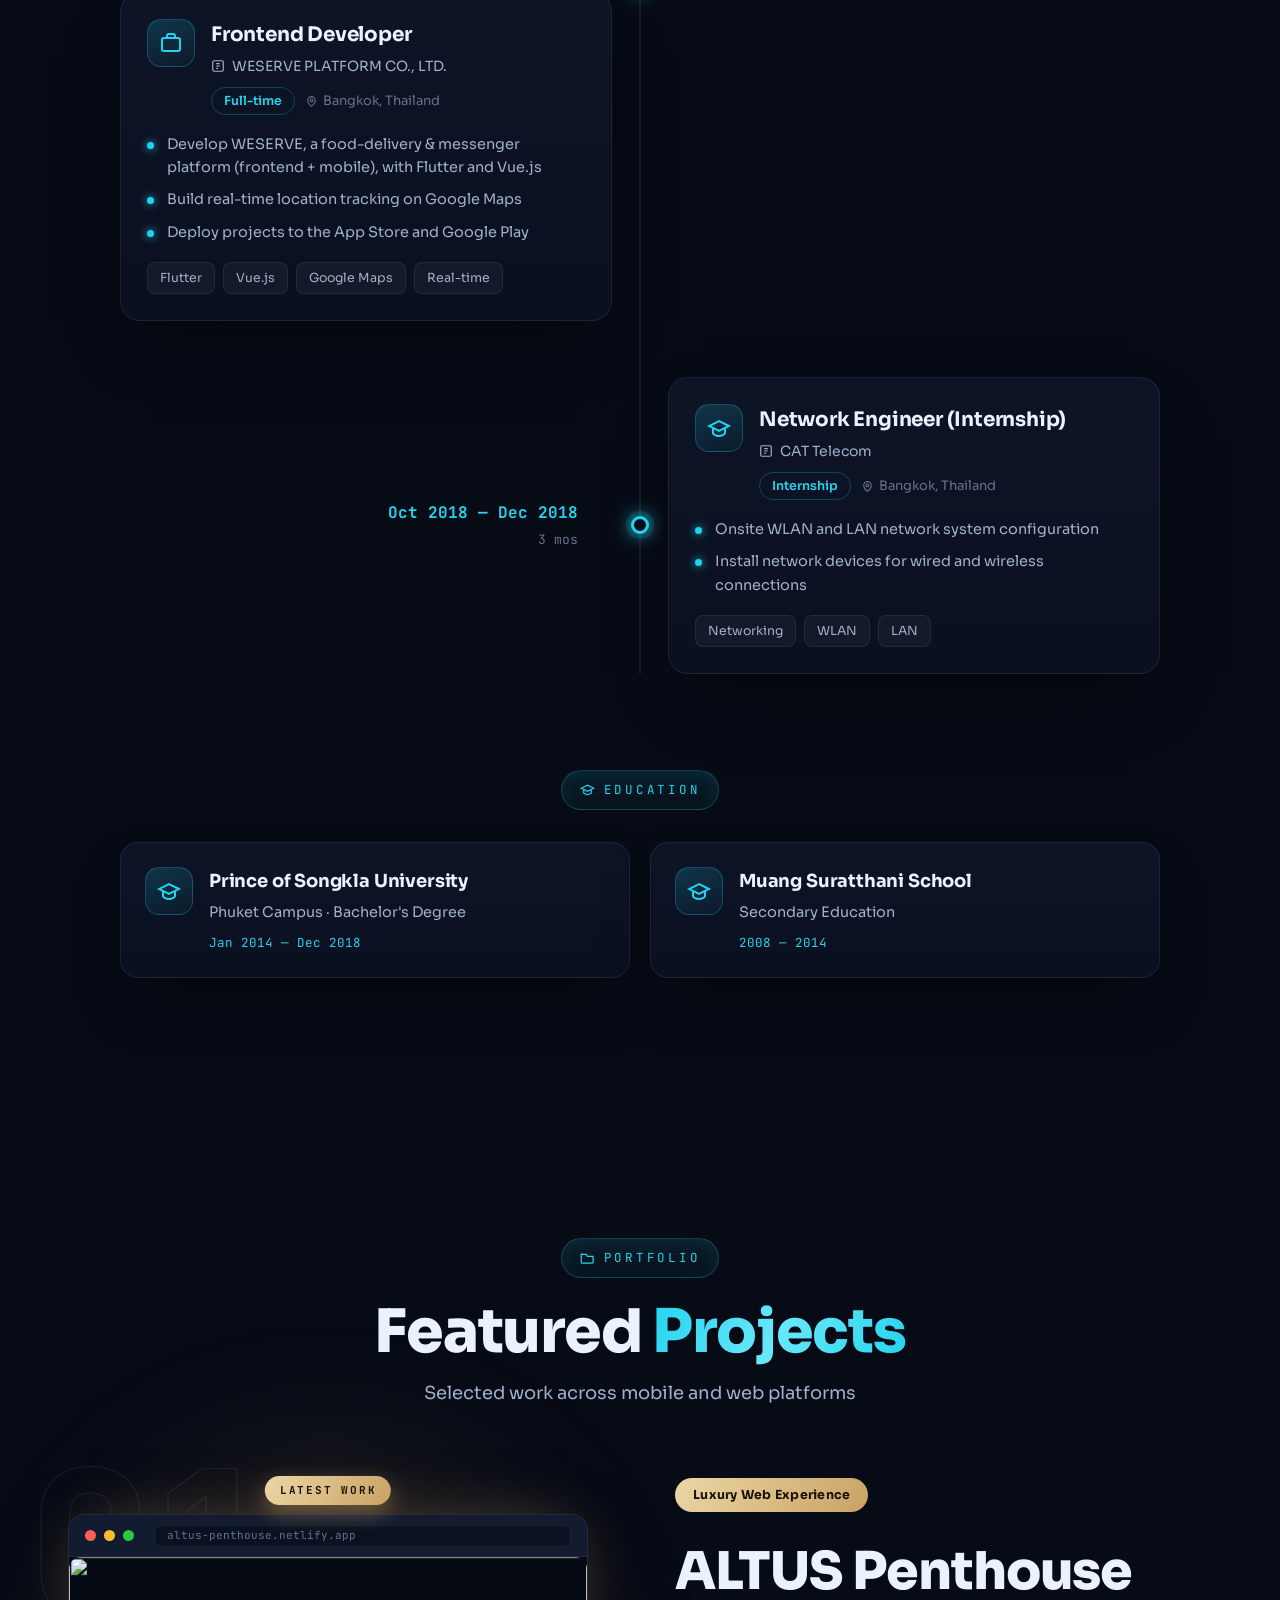
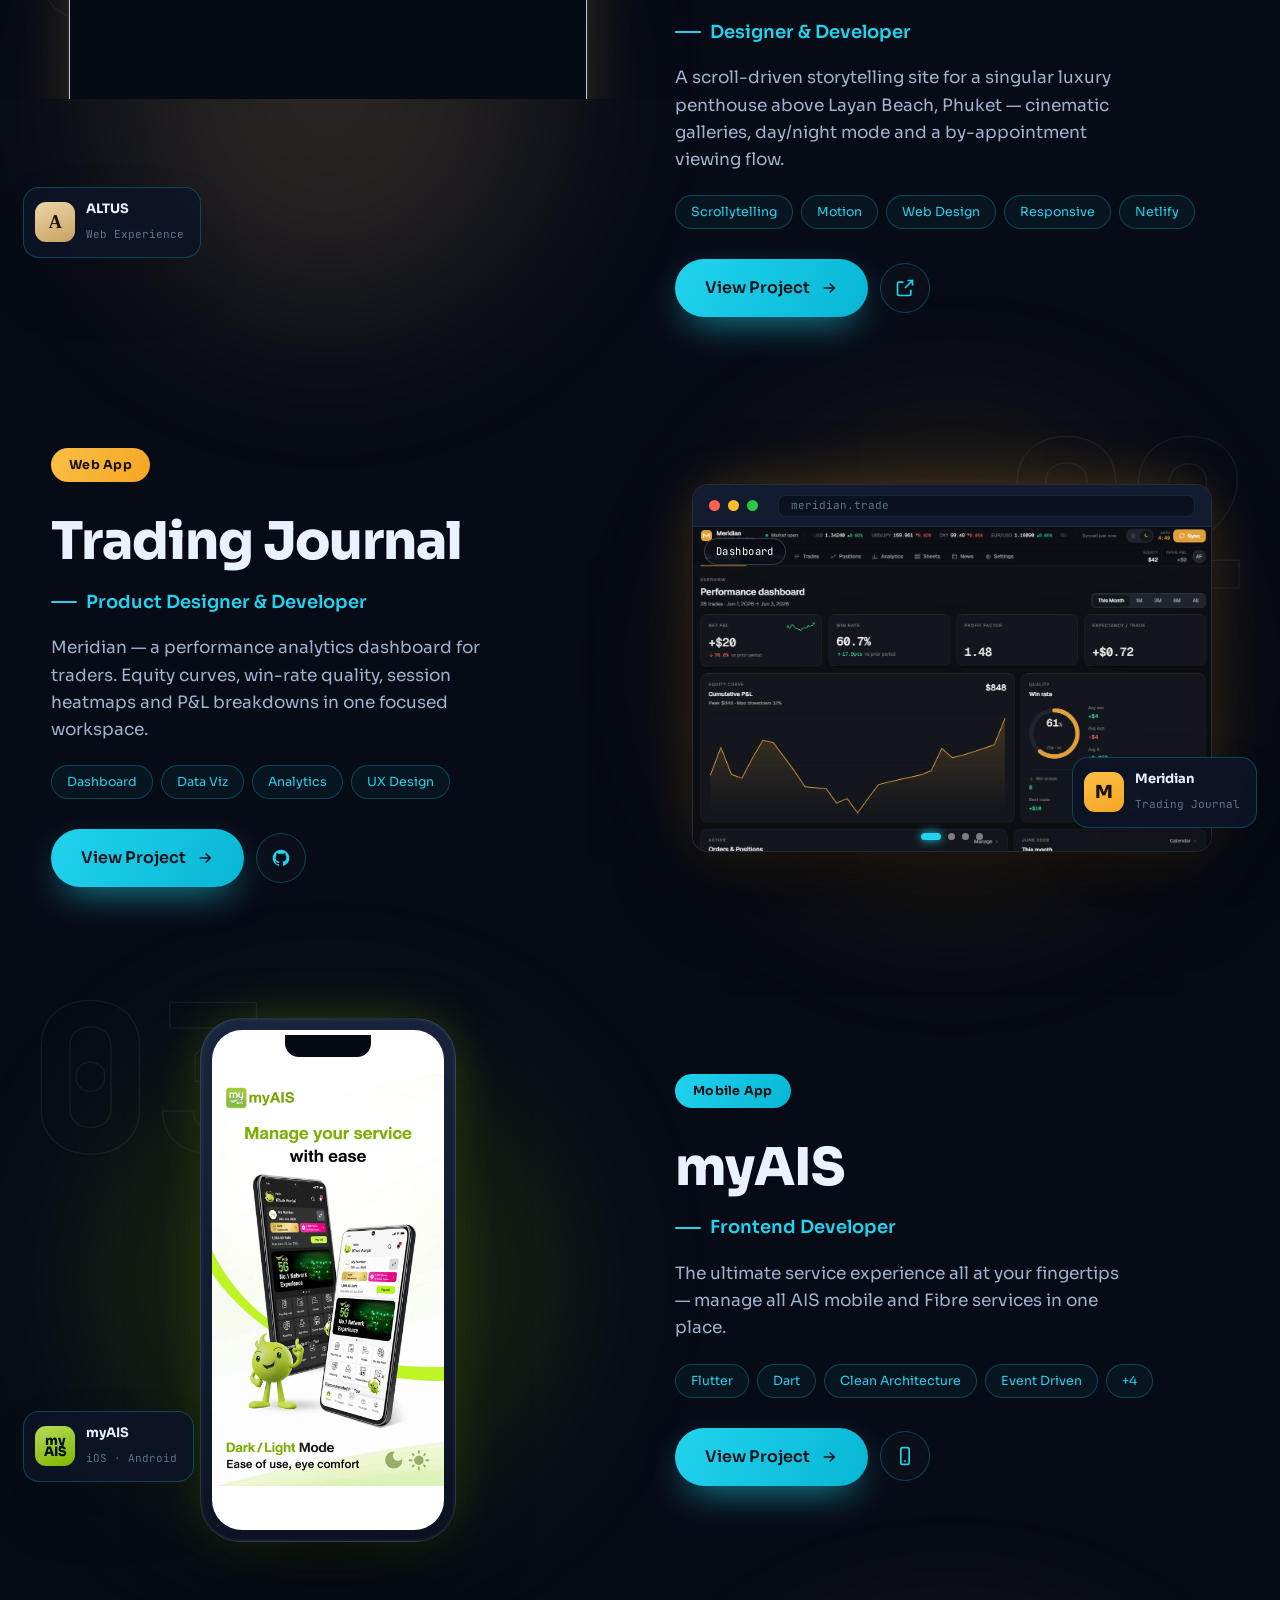
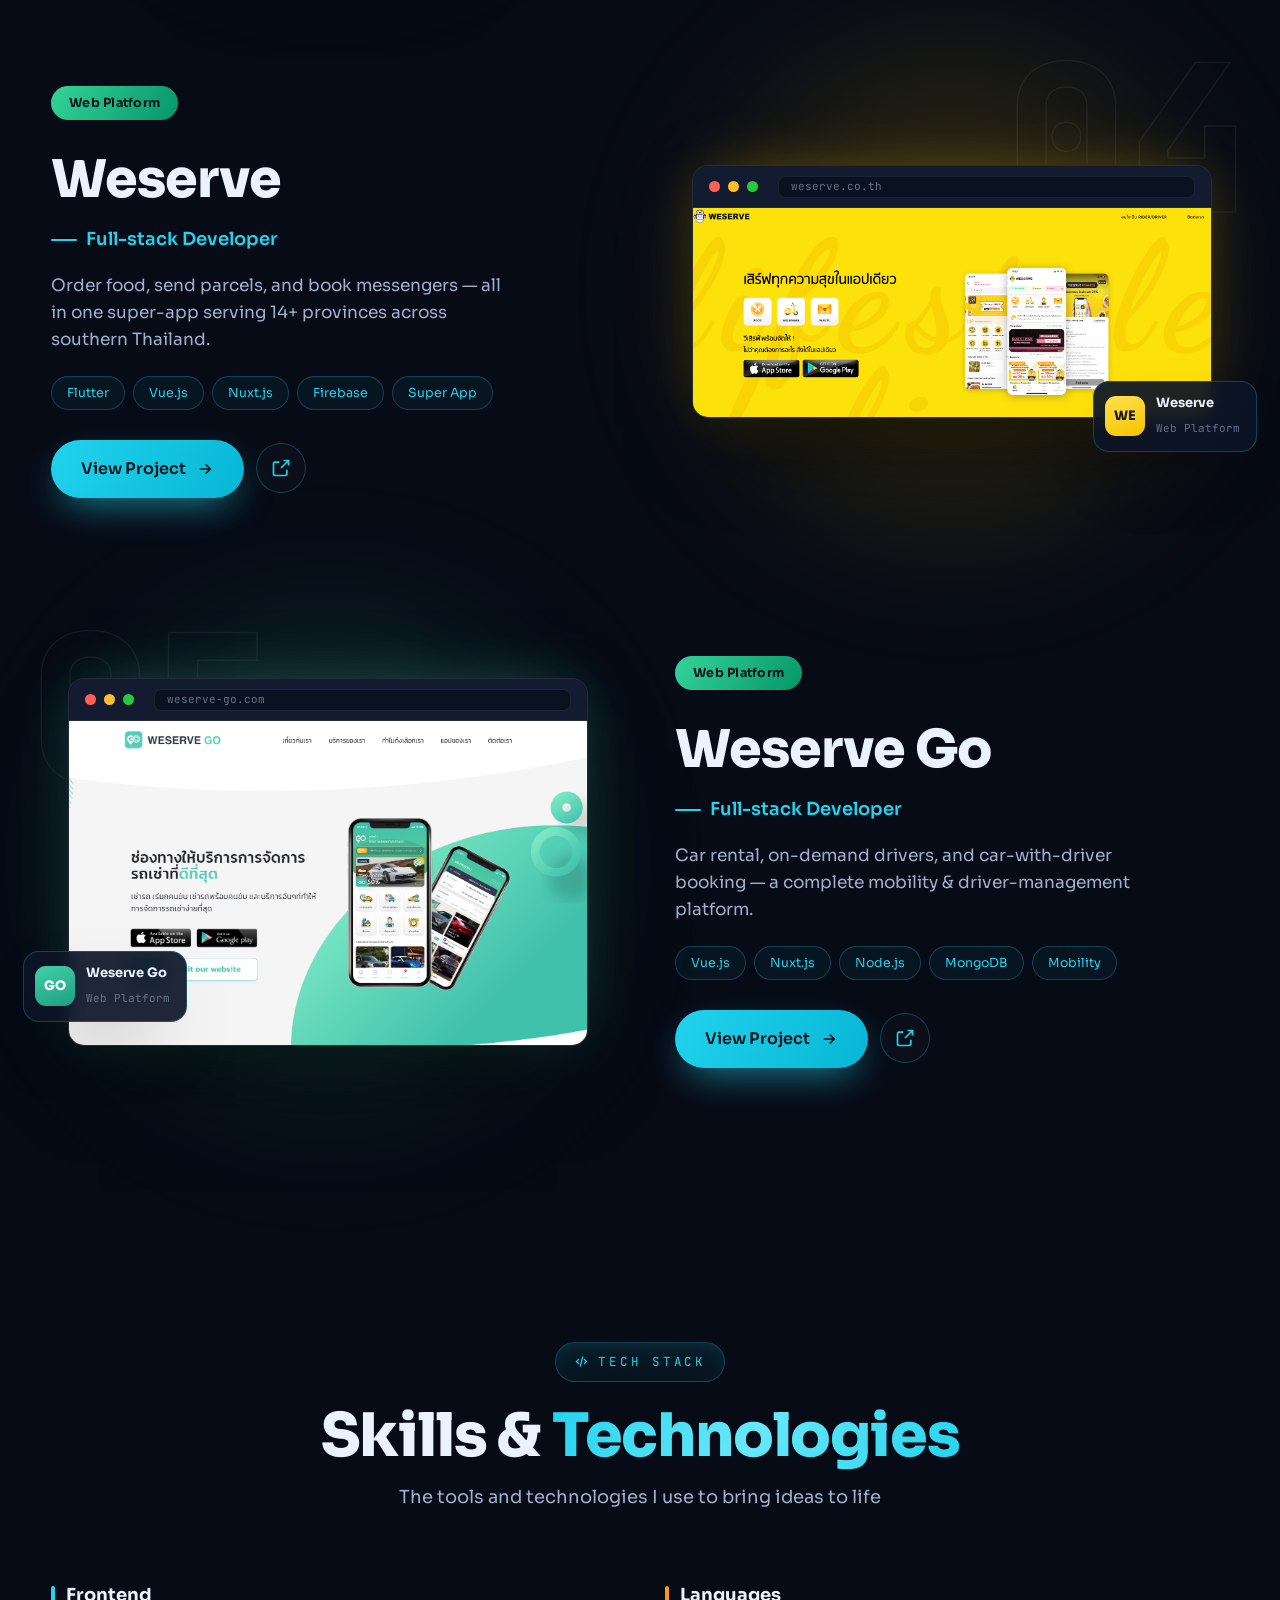
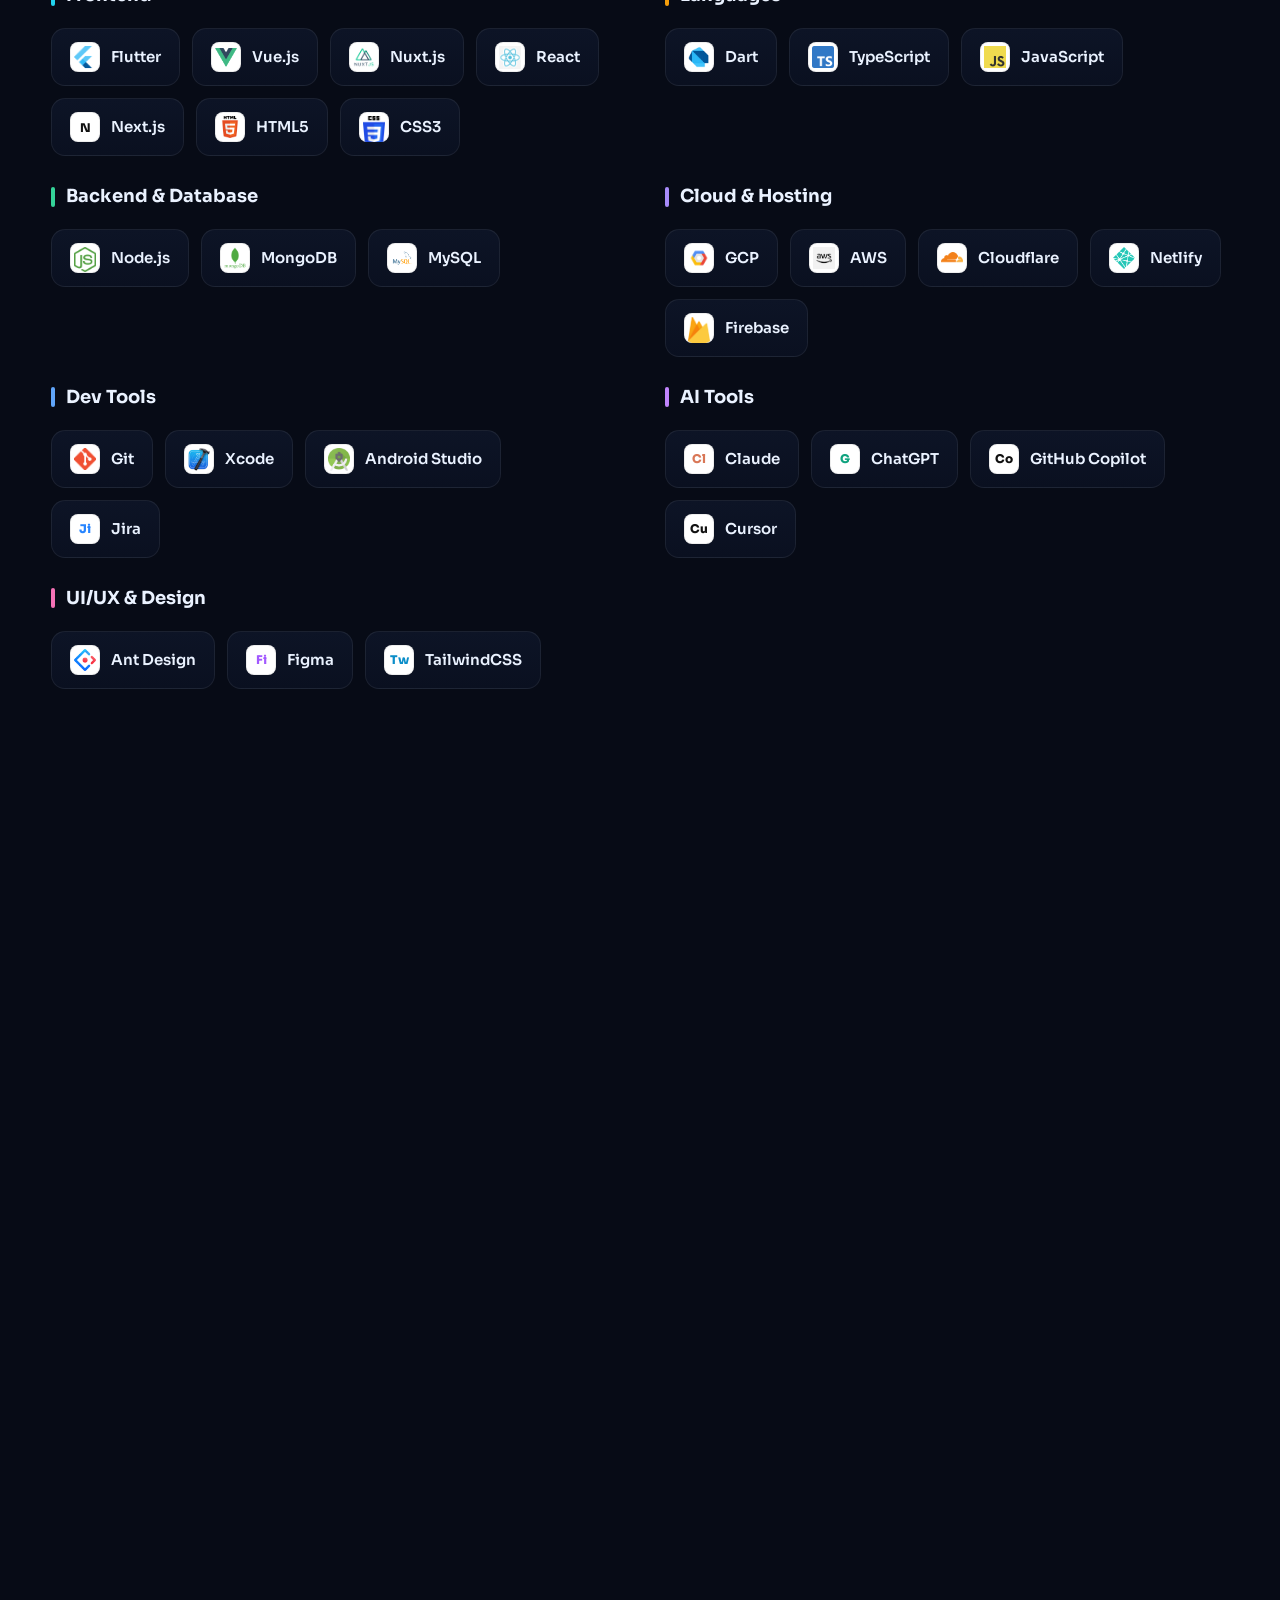
==== commit 543b2299: "Update Aware responsibilities" ====
--- a/Burn Portfolio.html
+++ b/Burn Portfolio.html
@@ -186,6 +186,9 @@
               <li data-th="พัฒนาแอป myAIS 2.0 ด้วย Flutter โดยใช้ Clean Code &amp; Event-Driven Architecture" data-en="Develop the myAIS 2.0 app with Flutter using clean-code &amp; event-driven architecture">พัฒนาแอป myAIS 2.0 ด้วย Flutter โดยใช้ Clean Code &amp; Event-Driven Architecture</li>
               <li data-th="ดูแลฟีเจอร์ด้านการชำระเงินและการออกบิล" data-en="Responsible for payment and billing features">ดูแลฟีเจอร์ด้านการชำระเงินและการออกบิล</li>
               <li data-th="สร้าง UI ด้วย Atomic Design และจัดการ state ด้วย Bloc" data-en="Build the UI with Atomic Design and manage state with Bloc">สร้าง UI ด้วย Atomic Design และจัดการ state ด้วย Bloc</li>
+              <li data-th="ดูแลและให้คำแนะนำนักพัฒนารุ่นน้องในทีม ทั้งด้านแนวทางการพัฒนาและการตัดสินใจทางเทคนิค" data-en="Support and mentor junior developers in the team, including implementation guidance and technical direction">ดูแลและให้คำแนะนำนักพัฒนารุ่นน้องในทีม ทั้งด้านแนวทางการพัฒนาและการตัดสินใจทางเทคนิค</li>
+              <li data-th="วาง solution และแผนงานการพัฒนาระดับ feature รวมถึงแตกงานให้สอดคล้องกับ requirement" data-en="Plan feature-level development solutions, break down implementation tasks and align delivery approach with requirements">วาง solution และแผนงานการพัฒนาระดับ feature รวมถึงแตกงานให้สอดคล้องกับ requirement</li>
+              <li data-th="รีวิวโค้ด ตรวจสอบคุณภาพ implementation และช่วยรักษามาตรฐานการพัฒนาของทีม" data-en="Review code, validate implementation quality and help maintain engineering standards across the team">รีวิวโค้ด ตรวจสอบคุณภาพ implementation และช่วยรักษามาตรฐานการพัฒนาของทีม</li>
               <li data-th="ทำ Unit Testing และ Functional Testing" data-en="Unit testing and functional testing">ทำ Unit Testing และ Functional Testing</li>
             </ul>
             <div class="tags"><span class="tag">Flutter</span><span class="tag">Dart</span><span class="tag">Bloc</span><span class="tag">Atomic Design</span><span class="tag">Clean Architecture</span></div>
